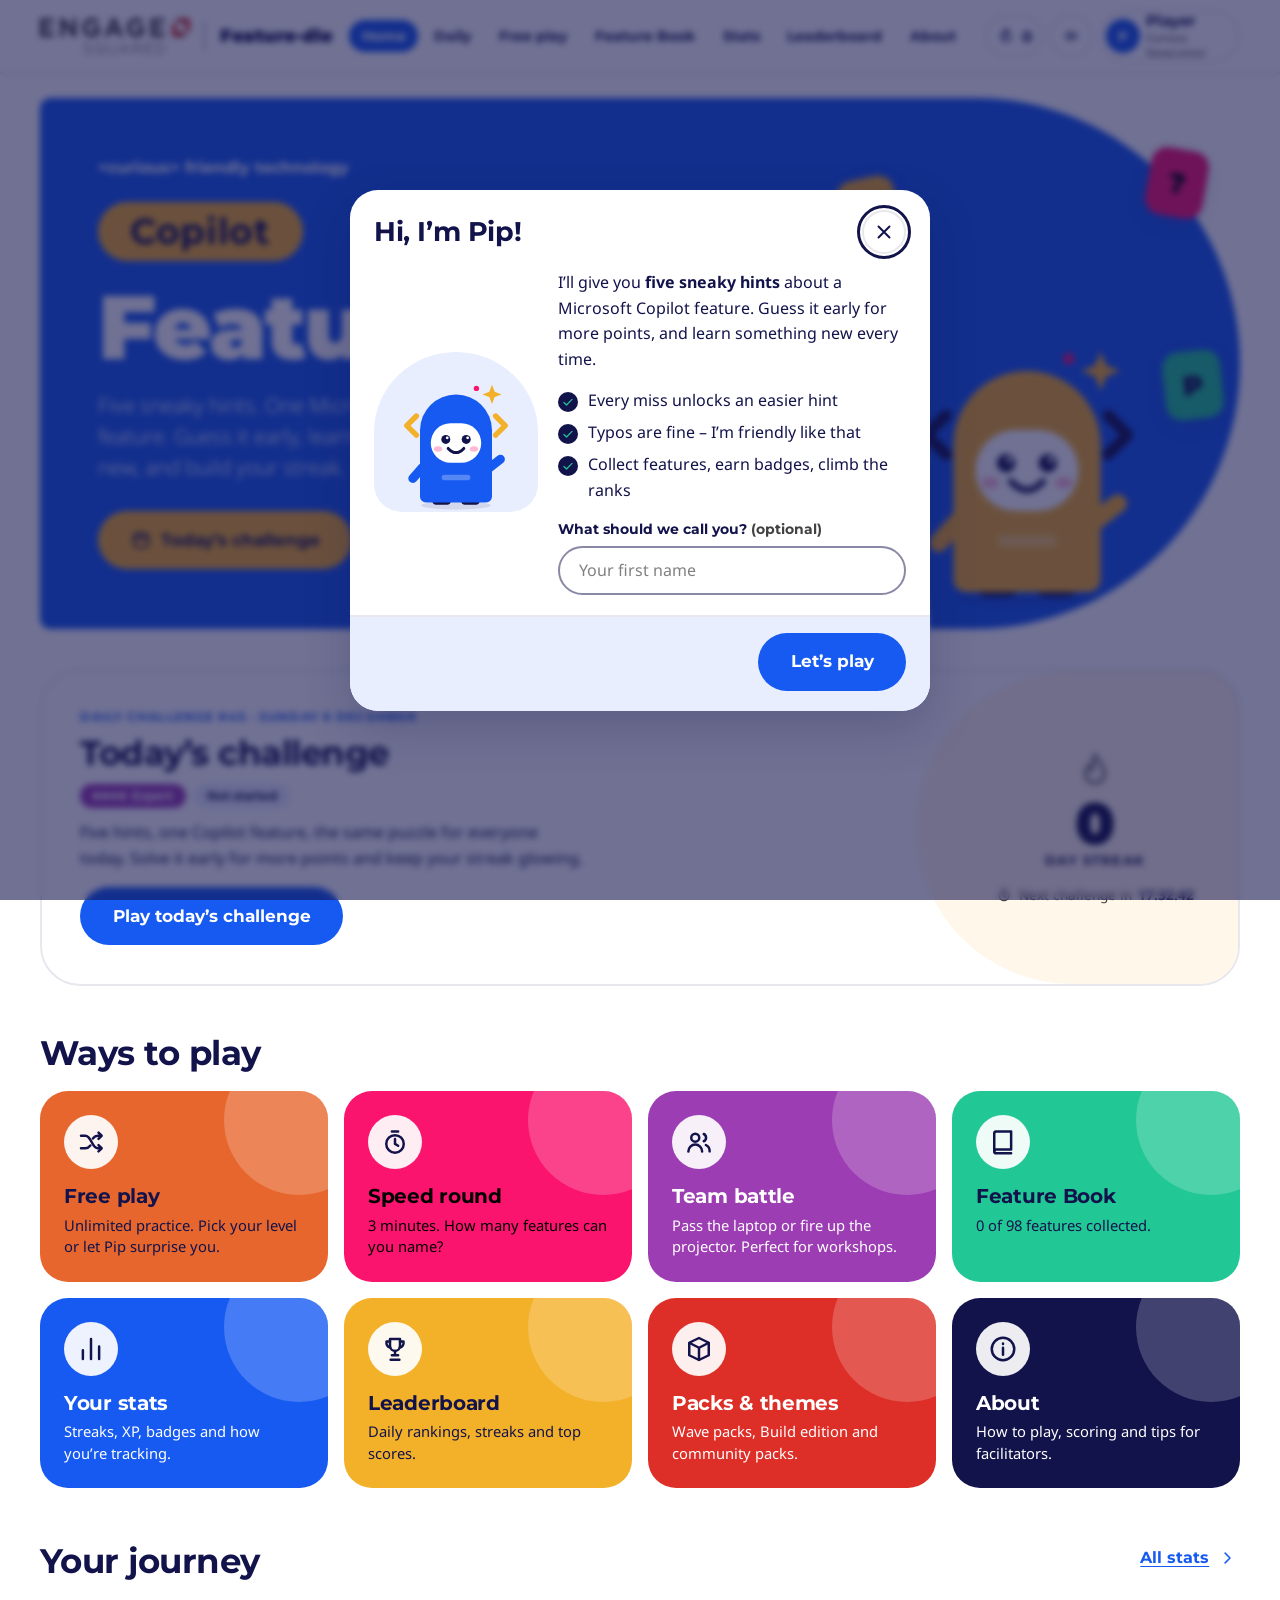
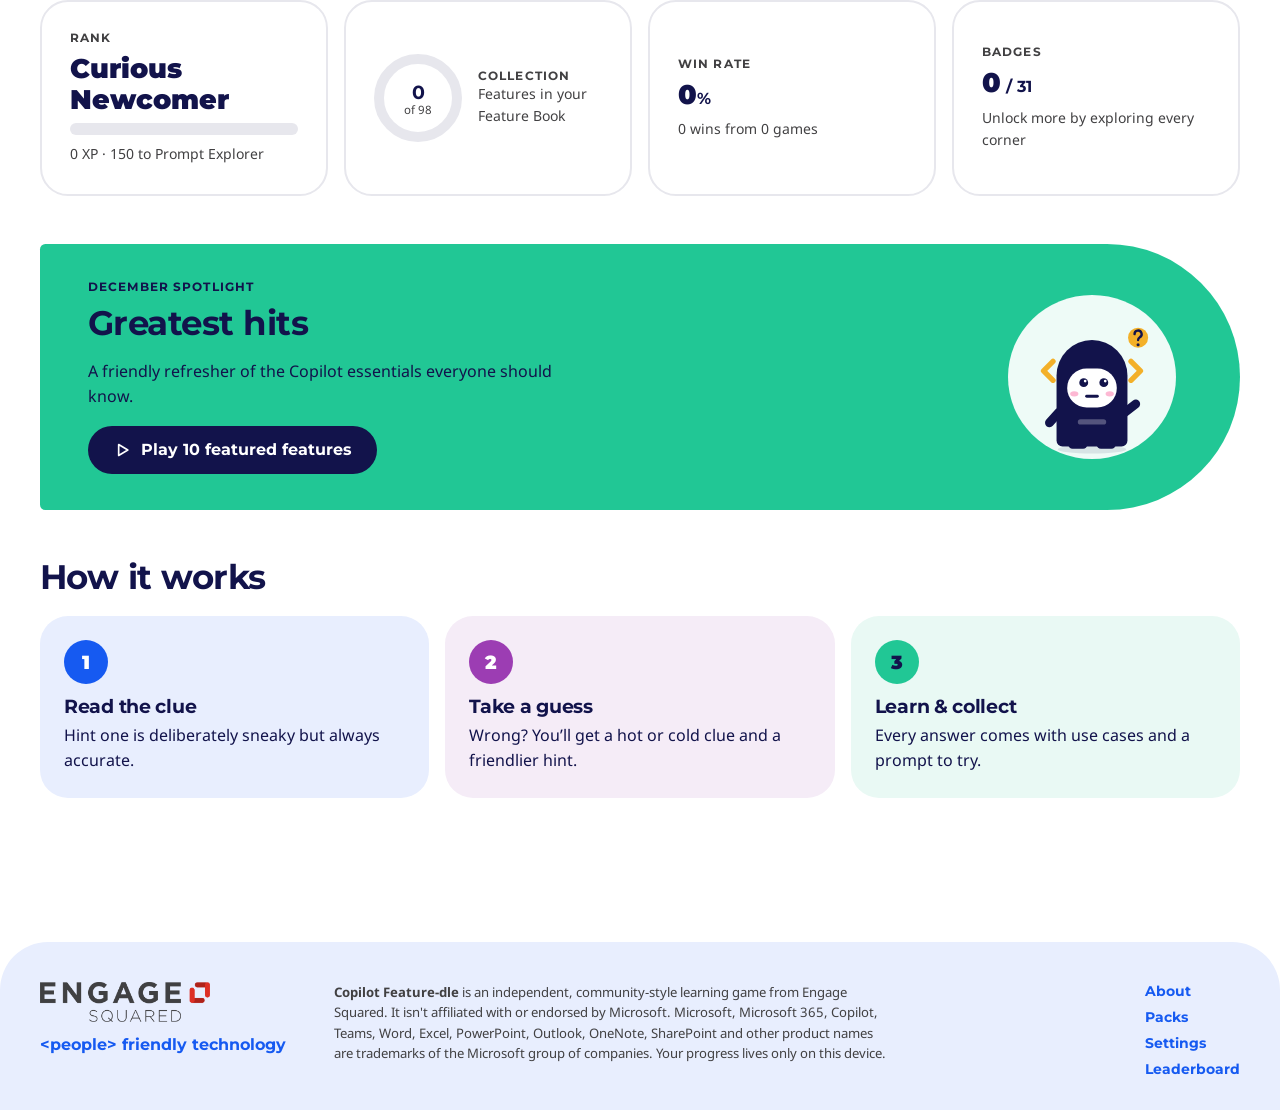
==== index.html @ e9fab4db "Add Copilot Feature-dle Wordle-style daily guessing game that teaches Microsoft Copilot features. 98" ====
<!doctype html>
<html lang="en-AU" data-motion="full" data-contrast="normal">
<head>
  <meta charset="utf-8">
  <meta name="viewport" content="width=device-width, initial-scale=1, viewport-fit=cover">
  <title>Copilot Feature-dle · by Engage Squared</title>
  <meta name="description" content="A friendly daily guessing game that helps you learn Microsoft Copilot features. Five sneaky hints, one feature to find. By Engage Squared.">
  <meta name="theme-color" content="#165AF1">
  <meta http-equiv="Content-Security-Policy" content="default-src 'self'; script-src 'self'; style-src 'self' 'unsafe-inline'; img-src 'self' data: blob:; font-src 'self'; connect-src 'self'; manifest-src 'self'; worker-src 'self'; object-src 'none'; base-uri 'self'; form-action 'self'">
  <meta name="referrer" content="strict-origin-when-cross-origin">
  <meta property="og:site_name" content="Copilot Feature-dle by Engage Squared">
  <meta property="og:title" content="Copilot Feature-dle">
  <meta property="og:description" content="Five sneaky hints. One Microsoft Copilot feature. Play the daily challenge and learn something new.">
  <meta property="og:type" content="website">
  <meta property="og:image" content="https://liame2.github.io/copilot-feature-dle/docs/social-card.png">
  <meta property="og:image:width" content="1200">
  <meta property="og:image:height" content="630">
  <meta property="og:image:alt" content="Copilot Feature-dle: a friendly guessing game that teaches Microsoft Copilot features, by Engage Squared">
  <meta name="twitter:card" content="summary_large_image">
  <meta name="mobile-web-app-capable" content="yes">
  <meta name="apple-mobile-web-app-capable" content="yes">
  <meta name="apple-mobile-web-app-title" content="Feature-dle">
  <link rel="manifest" href="manifest.webmanifest">
  <link rel="icon" href="assets/icons/favicon.svg" type="image/svg+xml">
  <link rel="apple-touch-icon" href="assets/icons/apple-touch-icon.png">
  <link rel="stylesheet" href="css/base.css">
  <link rel="stylesheet" href="css/components.css">
  <link rel="stylesheet" href="css/views.css">
  <link rel="stylesheet" href="css/pages.css">
</head>
<body>
  <a class="skip-link" href="#main" data-action="skip">Skip to main content</a>
  <header id="site-header" class="site-header"></header>
  <main id="main" class="main" tabindex="-1"><div class="container boot"><p>Pip is warming up…</p></div></main>
  <footer id="site-footer" class="site-footer"></footer>
  <div id="bottom-nav"></div>
  <div id="toasts" class="toasts" role="status" aria-live="polite"></div>
  <div id="sr-live" class="sr-only" role="status" aria-live="polite" aria-atomic="true"></div>
  <canvas id="confetti" class="confetti" aria-hidden="true"></canvas>
  <noscript><div class="container"><p><strong>Copilot Feature-dle needs JavaScript.</strong> Please turn it on and refresh to play.</p></div></noscript>

  <script src="js/00-core.js"></script>
  <script src="js/05-config.js"></script>
  <script src="js/10-icons.js"></script>
  <script src="js/20-data.js"></script>
  <script src="js/30-match.js"></script>
  <script src="js/40-scoring.js"></script>
  <script src="js/50-store.js"></script>
  <script src="js/55-board.js"></script>
  <script src="js/60-daily.js"></script>
  <script src="js/70-game.js"></script>
  <script src="js/80-share.js"></script>
  <script src="js/85-fx.js"></script>
  <script src="js/90-ui.js"></script>
  <script src="js/92-play.js"></script>
  <script src="js/93-result.js"></script>
  <script src="js/91-view-home.js"></script>
  <script src="js/94-view-modes.js"></script>
  <script src="js/95-view-book.js"></script>
  <script src="js/96-view-stats.js"></script>
  <script src="js/97-view-board.js"></script>
  <script src="js/98-view-about.js"></script>
  <script src="js/98-view-settings.js"></script>
  <script src="js/98-view-packs.js"></script>
  <script src="js/99-app.js"></script>
</body>
</html>
---- css/base.css ----
/* Copilot Feature-dle · base styles
   Engage Squared brand: Montserrat (headings) + Noto Sans (body), Calibri fallback; palette straight from the brand guidelines. */

@font-face { font-family: "Montserrat"; src: url("../assets/fonts/montserrat-latin-var.woff2") format("woff2"); font-weight: 300 900; font-style: normal; font-display: swap; }
@font-face { font-family: "Noto Sans"; src: url("../assets/fonts/noto-sans-latin-var.woff2") format("woff2"); font-weight: 300 800; font-style: normal; font-display: swap; }

:root {
  /* primary */
  --red: #DD2E27; --yellow: #F3B029; --orange: #E7662E; --purple: #9C3DB3; --blue: #165AF1; --navy: #12134B;
  /* highlight (use sparingly) */
  --pink: #FA146E; --green: #21C795;
  /* base */
  --black: #000000; --grey: #414042; --white: #FFFFFF;
  /* official tints: 75% / 50% / 10% */
  --red-75: #E6625D; --red-50: #EE9793; --red-10: #FCEAE9;
  --yellow-75: #F6C45F; --yellow-50: #F9D894; --yellow-10: #FEF7EA;
  --orange-75: #ED8C62; --orange-50: #F3B397; --orange-10: #FDF0EA;
  --purple-75: #B56EC6; --purple-50: #CE9ED9; --purple-10: #F5ECF7;
  --blue-75: #5083F5; --blue-50: #8BADF8; --blue-10: #E8EEFE;
  --navy-75: #4D4E78; --navy-50: #8989A5; --navy-10: #E7E7ED;
  --pink-75: #FB4F92; --pink-50: #FD8AB7; --pink-10: #FEE7F0;
  --green-75: #59D5B0; --green-50: #90E3CA; --green-10: #E9F9F4;
  --grey-75: #404040; --grey-50: #808080; --grey-10: #E5E5E5;

  --font-head: "Montserrat", Calibri, "Segoe UI", system-ui, sans-serif;
  --font-body: "Noto Sans", Calibri, "Segoe UI", system-ui, sans-serif;

  --ink: var(--navy);
  --ink-soft: var(--grey);
  --line: var(--navy-10);
  --r-sm: 12px; --r-md: 20px; --r-lg: 28px; --r-xl: 40px; --r-pill: 999px;
  --shadow-sm: 0 1px 2px rgba(18, 19, 75, .06), 0 2px 8px rgba(18, 19, 75, .06);
  --shadow-md: 0 6px 20px rgba(18, 19, 75, .12);
  --shadow-lg: 0 18px 48px rgba(18, 19, 75, .20);
  --header-h: 72px;
  --nav-h: 64px;
}

/* colour roles: --c solid fill, --c-ink text on that fill (WCAG AA pairs from the guidelines), --c-tint 10% tint */
.c-blue   { --c: var(--blue);   --c-ink: #fff;        --c-tint: var(--blue-10);   --c-mid: var(--blue-50); }
.c-red    { --c: var(--red);    --c-ink: #fff;        --c-tint: var(--red-10);    --c-mid: var(--red-50); }
.c-purple { --c: var(--purple); --c-ink: #fff;        --c-tint: var(--purple-10); --c-mid: var(--purple-50); }
.c-navy   { --c: var(--navy);   --c-ink: #fff;        --c-tint: var(--navy-10);   --c-mid: var(--navy-50); }
.c-orange { --c: var(--orange); --c-ink: var(--navy); --c-tint: var(--orange-10); --c-mid: var(--orange-50); }
.c-yellow { --c: var(--yellow); --c-ink: var(--navy); --c-tint: var(--yellow-10); --c-mid: var(--yellow-50); }
.c-green  { --c: var(--green);  --c-ink: var(--navy); --c-tint: var(--green-10);  --c-mid: var(--green-50); }
.c-pink   { --c: var(--pink);   --c-ink: #000;        --c-tint: var(--pink-10);   --c-mid: var(--pink-50); }
.c-blue-50 { --c: var(--blue-50); --c-ink: var(--navy); --c-tint: var(--blue-10); }
.c-grey-10 { --c: var(--grey-10); --c-ink: var(--grey); --c-tint: var(--grey-10); }

*, *::before, *::after { box-sizing: border-box; }
html { font-size: 100%; -webkit-text-size-adjust: 100%; scroll-behavior: smooth; scroll-padding-top: calc(var(--header-h) + 1rem); }
body {
  margin: 0; min-height: 100vh; display: flex; flex-direction: column;
  font-family: var(--font-body); font-weight: 400; font-size: 1rem; line-height: 1.6; color: var(--ink); background: #fff;
  -webkit-font-smoothing: antialiased; text-rendering: optimizeLegibility;
}
img, svg { max-width: 100%; }
button, input, select, textarea { font: inherit; color: inherit; }
button { cursor: pointer; }
[hidden] { display: none !important; }
:target { scroll-margin-top: calc(var(--header-h) + 1rem); }

h1, h2, h3, h4 { font-family: var(--font-head); font-weight: 700; line-height: 1.12; letter-spacing: -0.015em; margin: 0 0 .5em; color: var(--navy); text-wrap: balance; }
h1 { font-size: clamp(2rem, 1.2rem + 3.4vw, 3.4rem); font-weight: 700; }
h2 { font-size: clamp(1.45rem, 1.1rem + 1.4vw, 2.1rem); }
h3 { font-size: 1.2rem; }
h2 small, h3 small { font-family: var(--font-body); font-weight: 400; font-size: .85rem; letter-spacing: 0; color: var(--grey); margin-left: .4rem; }
p { margin: 0 0 1em; }
a { color: var(--blue); text-underline-offset: .18em; text-decoration-thickness: 1.5px; }
a:hover { color: var(--navy); }
strong, b { font-weight: 700; }
em { font-style: italic; }
small, .small { font-size: .875rem; }
code, kbd { font-family: Consolas, "Courier New", monospace; font-size: .9em; background: var(--blue-10); padding: .1em .4em; border-radius: 6px; }
kbd { border: 1px solid var(--blue-50); border-bottom-width: 2px; background: #fff; }
blockquote { margin: 0; }
ul, ol { margin: 0 0 1em; padding-left: 1.25rem; }
hr { border: 0; border-top: 2px solid var(--line); margin: 2rem 0; }
.muted { color: var(--grey); }
.eyebrow { font: 700 .78rem/1.2 var(--font-head); text-transform: uppercase; letter-spacing: .09em; color: var(--blue); margin: 0 0 .6rem; }
.lede { font-size: clamp(1.05rem, .95rem + .5vw, 1.3rem); font-weight: 300; line-height: 1.55; color: var(--grey); max-width: 60ch; }

/* a11y helpers */
.sr-only { position: absolute !important; width: 1px; height: 1px; margin: -1px; padding: 0; overflow: hidden; clip: rect(0 0 0 0); white-space: nowrap; border: 0; }
.skip-link { position: fixed; left: 1rem; top: -4rem; z-index: 200; background: var(--navy); color: #fff; padding: .8rem 1.2rem; border-radius: var(--r-pill); font: 700 .95rem var(--font-head); text-decoration: none; transition: top .15s; }
.skip-link:focus { top: 1rem; }
:focus { outline: none; }
:focus-visible { outline: 3px solid var(--navy); outline-offset: 2px; box-shadow: 0 0 0 2px #fff; border-radius: 6px; }
h1[tabindex="-1"]:focus, main:focus, .result-host:focus { outline: none; box-shadow: none; }

/* layout */
.container { width: min(100% - 2rem, 1200px); margin-inline: auto; }
.main { flex: 1 0 auto; padding-bottom: 3rem; }
.section { margin-block: 3rem; }
.section-head { display: flex; align-items: flex-end; justify-content: space-between; gap: 1rem; flex-wrap: wrap; margin-bottom: 1.25rem; }
.section-head h2 { margin: 0; }
.boot { padding: 4rem 0; text-align: center; color: var(--grey); }

/* ---------- header ---------- */
.site-header { position: sticky; top: 0; z-index: 50; background: #fff; border-bottom: 2px solid var(--line); }
.header-inner { display: flex; align-items: center; gap: 1rem; min-height: var(--header-h); }
.brand { display: flex; align-items: center; gap: .9rem; text-decoration: none; color: var(--navy); flex: none; border-radius: 10px; }
.brand-logo { width: 150px; height: auto; display: block; }
.brand-sep { width: 1px; height: 30px; background: var(--navy-50); }
.brand-game { font: 900 1.15rem/1 var(--font-head); letter-spacing: -.01em; }
.nav { display: flex; gap: .15rem; margin-left: auto; }
.nav-link { padding: .55rem .8rem; border-radius: var(--r-pill); font: 700 .88rem/1 var(--font-head); color: var(--navy); text-decoration: none; white-space: nowrap; }
.nav-link:hover { background: var(--blue-10); color: var(--navy); }
.nav-link[aria-current="page"] { background: var(--blue); color: #fff; }
.header-tools { display: flex; align-items: center; gap: .4rem; }
.tool { display: inline-flex; align-items: center; gap: .4rem; min-height: 44px; min-width: 44px; padding: 0 .75rem; justify-content: center; border: 2px solid var(--line); border-radius: var(--r-pill); background: #fff; color: var(--navy); text-decoration: none; font: 700 .95rem var(--font-head); }
.tool:hover { border-color: var(--blue-50); background: var(--blue-10); color: var(--navy); }
.tool-streak.is-on { background: var(--orange-10); border-color: var(--orange-50); }
.tool-streak.is-on .ic { color: var(--orange); }
.tool-sound[aria-pressed="true"] { background: var(--blue-10); border-color: var(--blue-50); }
.tool-player { padding: 0 .9rem 0 .25rem; text-align: left; }
.tool-player-text { display: flex; flex-direction: column; line-height: 1.15; }
.tool-player-text small { font: 400 .72rem var(--font-body); color: var(--grey); }
.avatar { display: inline-grid; place-items: center; width: var(--sz, 40px); height: var(--sz, 40px); border-radius: 50%; background: var(--c); color: var(--c-ink); font: 700 calc(var(--sz, 40px) * .38) var(--font-head); flex: none; }

/* ---------- bottom nav (mobile) ---------- */
.bottom-nav { display: none; }

/* ---------- footer ---------- */
.site-footer { flex: none; margin-top: 3rem; background: var(--blue-10); border-radius: 48px 48px 0 0; padding: 2.5rem 0 2rem; }
.footer-inner { display: grid; grid-template-columns: auto 1fr auto; gap: 2rem 3rem; align-items: start; }
.footer-brand p { margin: .8rem 0 0; font: 700 1rem var(--font-head); color: var(--blue); }
.tagline { font-family: var(--font-head); font-weight: 700; }
.footer-note { margin: 0; font-size: .82rem; color: var(--grey); max-width: 70ch; line-height: 1.55; }
.footer-links { display: flex; flex-direction: column; gap: .5rem; }
.footer-links a { font: 700 .9rem var(--font-head); text-decoration: none; }
.footer-links a:hover { text-decoration: underline; }

/* ---------- responsive shell ---------- */
@media (max-width: 1240px) { .brand-sep, .brand-game { display: none; } }
@media (max-width: 1120px) { .tool-player-text { display: none; } .tool-player { padding: 0 .25rem; } }
@media (min-width: 640px) { .container { width: min(100% - 4rem, 1200px); } }
@media (max-width: 1020px) {
  .nav { display: none; }
  .header-tools { margin-left: auto; }
  body { padding-bottom: calc(var(--nav-h) + env(safe-area-inset-bottom)); }
  .bottom-nav { position: fixed; z-index: 60; left: 0; right: 0; bottom: 0; display: grid; grid-template-columns: repeat(5, 1fr); background: #fff; border-top: 2px solid var(--line); padding-bottom: env(safe-area-inset-bottom); }
  .bn-item { display: flex; flex-direction: column; align-items: center; justify-content: center; gap: .15rem; min-height: var(--nav-h); border: 0; background: none; text-decoration: none; color: var(--grey); font: 700 .7rem var(--font-head); padding: .4rem .2rem; border-radius: 0; }
  .bn-item[aria-current="page"] { color: var(--blue); }
  .bn-item[aria-current="page"] .ic { background: var(--blue-10); border-radius: var(--r-pill); padding: 4px 14px; box-sizing: content-box; width: 22px; }
  .site-footer { margin-top: 2rem; border-radius: 32px 32px 0 0; }
  .footer-inner { grid-template-columns: 1fr; gap: 1.25rem; }
  .footer-links { flex-direction: row; flex-wrap: wrap; gap: 1rem; }
}
@media (max-width: 420px) { .brand-logo { width: 132px; } .tool { padding: 0 .55rem; } }

/* ---------- accessibility modes ---------- */
[data-motion="reduce"] *, [data-motion="reduce"] *::before, [data-motion="reduce"] *::after {
  animation-duration: .001ms !important; animation-iteration-count: 1 !important; animation-delay: 0s !important; transition-duration: .001ms !important; scroll-behavior: auto !important;
}
[data-contrast="high"] { --line: var(--navy); --grey: #000; --ink-soft: #000; }
[data-contrast="high"] body { color: #000; }
[data-contrast="high"] a { text-decoration: underline; color: #0A2F9E; }
[data-contrast="high"] .card, [data-contrast="high"] .tool, [data-contrast="high"] .input, [data-contrast="high"] .select, [data-contrast="high"] .textarea { border-color: var(--navy); border-width: 3px; }
[data-contrast="high"] .chip { border: 2px solid var(--navy); }
[data-contrast="high"] .lede, [data-contrast="high"] .muted { color: #000; font-weight: 400; }
[data-contrast="high"] :focus-visible { outline-width: 4px; }
@media (forced-colors: active) { .btn, .chip, .card, .tool { border: 2px solid ButtonText; } .meter-step.is-used, .tile.is-on { forced-color-adjust: none; } }
@media print { .site-header, .bottom-nav, .site-footer, .toasts, .confetti { display: none !important; } }
---- css/components.css ----
/* Copilot Feature-dle · reusable components */

/* ---------- buttons (pills, as in the brand collateral) ---------- */
.btn {
  display: inline-flex; align-items: center; justify-content: center; gap: .55rem; min-height: 48px; padding: .7rem 1.4rem;
  border: 2px solid transparent; border-radius: var(--r-pill); background: var(--blue); color: #fff;
  font: 700 1rem/1.1 var(--font-head); text-decoration: none; text-align: center; cursor: pointer;
  transition: transform .15s ease, box-shadow .15s ease, background-color .15s ease, color .15s ease, border-color .15s ease;
}
.btn:hover { background: var(--navy); color: #fff; transform: translateY(-1px); box-shadow: var(--shadow-md); }
.btn:active { transform: translateY(0) scale(.98); box-shadow: none; }
.btn[disabled], .btn[aria-disabled="true"] { opacity: .5; cursor: not-allowed; transform: none; box-shadow: none; }
.btn-accent { background: var(--yellow); color: var(--navy); }
.btn-accent:hover { background: var(--yellow-75); color: var(--navy); }
.btn-dark { background: var(--navy); color: #fff; }
.btn-dark:hover { background: var(--blue); }
.btn-ghost { background: #fff; color: var(--navy); border-color: var(--navy-10); }
.btn-ghost:hover { background: var(--blue-10); border-color: var(--blue); color: var(--navy); }
.btn-outline-light { background: transparent; color: #fff; border-color: #fff; }
.btn-outline-light:hover { background: #fff; color: var(--blue); }
.btn-danger { background: var(--red); color: #fff; }
.btn-danger-ghost { background: #fff; color: var(--red); border-color: var(--red-50); }
.btn-danger-ghost:hover { background: var(--red-10); color: var(--red); border-color: var(--red); }
.btn-link { background: none; border: 0; padding: .4rem .25rem; min-height: 44px; color: var(--blue); text-decoration: underline; text-underline-offset: .2em; font-weight: 700; }
.btn-link:hover { background: none; color: var(--navy); transform: none; box-shadow: none; }
.btn-sm { min-height: 40px; padding: .4rem 1rem; font-size: .88rem; }
.btn-lg { min-height: 58px; padding: .85rem 1.9rem; font-size: 1.05rem; }
.btn-icon { padding: 0; width: 44px; min-height: 44px; }
.btn small { font: 400 .78rem var(--font-body); opacity: .85; }
.btn .ic { flex: none; }
.btn-row { display: flex; flex-wrap: wrap; gap: .75rem; align-items: center; margin: 1rem 0 0; }

/* ---------- chips ---------- */
.chips { display: flex; flex-wrap: wrap; gap: .5rem; margin: .75rem 0; align-items: center; }
.chip { display: inline-flex; align-items: center; gap: .4rem; padding: .28rem .8rem; border-radius: var(--r-pill); font: 700 .78rem/1.25 var(--font-head); background: var(--c-tint, var(--blue-10)); color: var(--navy); white-space: nowrap; }
.chip .dot { width: .65rem; height: .65rem; border-radius: 50%; background: var(--c, var(--blue)); flex: none; }
.chip-solid { background: var(--c); color: var(--c-ink); }
.chip-locked { background: var(--navy-10); color: var(--grey); }
.dots { display: inline-flex; gap: 2px; }
.dots i { width: .42rem; height: .42rem; border-radius: 50%; background: currentColor; opacity: .3; }
.dots i.on { opacity: 1; }
.temp-hot { background: var(--orange); color: var(--navy); }
.temp-warm { background: var(--yellow); color: var(--navy); }
.temp-cold { background: var(--blue-50); color: var(--navy); }
.temp-correct { background: var(--green); color: var(--navy); }
.temp-skip { background: var(--grey-10); color: var(--grey); }

/* ---------- cards ---------- */
.card { background: #fff; border: 2px solid var(--line); border-radius: var(--r-lg); padding: clamp(1.1rem, 2.5vw, 1.75rem); }
.card > :first-child { margin-top: 0; }
.card > :last-child { margin-bottom: 0; }
.banner { display: flex; gap: .9rem; align-items: center; padding: 1rem 1.25rem; border-radius: var(--r-md); background: var(--c-tint); color: var(--navy); border: 2px solid var(--c); margin: 0 0 1.25rem; }
.banner > .ic { flex: none; color: var(--navy); }
.banner p { margin: 0; flex: 1; }
.banner ul { margin: .3rem 0 0; padding-left: 1.2rem; }
.note { display: flex; align-items: center; gap: .5rem; padding: .6rem .9rem; border-radius: var(--r-sm); background: var(--c-tint); color: var(--navy); font-weight: 500; margin: .6rem 0 0; }

/* ---------- form controls ---------- */
fieldset { border: 0; margin: 0; padding: 0; min-width: 0; }
legend, .label, .field > label { display: block; padding: 0; font: 700 .9rem/1.3 var(--font-head); color: var(--navy); margin-bottom: .5rem; }
.input, .select, .textarea { width: 100%; min-height: 48px; padding: .7rem 1.2rem; border: 2px solid var(--navy-50); border-radius: var(--r-pill); background: #fff; color: var(--navy); font: 400 1rem var(--font-body); transition: border-color .15s, box-shadow .15s; }
.textarea { border-radius: var(--r-md); resize: vertical; font-family: Consolas, "Courier New", monospace; font-size: .88rem; line-height: 1.5; }
.input::placeholder, .textarea::placeholder { color: var(--grey-50); opacity: 1; }
.input:hover, .select:hover, .textarea:hover { border-color: var(--navy-75); }
.input:focus, .select:focus, .textarea:focus { border-color: var(--blue); outline: 3px solid var(--navy); outline-offset: 2px; box-shadow: 0 0 0 2px #fff; }
.input-lg { min-height: 60px; font-size: 1.15rem; padding-inline: 1.6rem; }
.select { appearance: none; padding-right: 2.6rem; background-image: url("data:image/svg+xml,%3Csvg xmlns='http://www.w3.org/2000/svg' viewBox='0 0 24 24' fill='none' stroke='%2312134B' stroke-width='2.5' stroke-linecap='round' stroke-linejoin='round'%3E%3Cpath d='m6 9 6 6 6-6'/%3E%3C/svg%3E"); background-repeat: no-repeat; background-position: right .9rem center; background-size: 1.1rem; }
.field { margin: 0 0 1.25rem; }
.field-row { display: grid; grid-template-columns: repeat(auto-fit, minmax(220px, 1fr)); gap: 1rem; }
.field.grow { flex: 1 1 240px; }
.inline-form { display: flex; gap: .6rem; margin-top: 1rem; }
.inline-form .input { flex: 1; }
.search { position: relative; }
.search > span { position: absolute; left: 1rem; top: 50%; transform: translateY(-50%); color: var(--grey); pointer-events: none; display: flex; }
.search .input { padding-left: 2.8rem; }
.check { display: flex; align-items: center; gap: .7rem; margin: .5rem 0 1rem; font-weight: 500; cursor: pointer; }
.check input { width: 22px; height: 22px; accent-color: var(--blue); flex: none; }
.help { font-size: .85rem; color: var(--grey); margin: .5rem .25rem 0; }

.pill-radios { display: flex; flex-wrap: wrap; gap: .5rem; }
.pill-radio { position: relative; display: inline-flex; }
.pill-radio input { position: absolute; inset: 0; width: 100%; height: 100%; margin: 0; opacity: 0; cursor: pointer; }
.pill-radio > span { display: inline-flex; align-items: center; gap: .45rem; min-height: 46px; padding: .55rem 1.15rem; border: 2px solid var(--navy-10); border-radius: var(--r-pill); background: #fff; font: 700 .9rem var(--font-head); color: var(--navy); transition: background-color .15s, border-color .15s; }
.pill-radio:hover > span { border-color: var(--blue-50); background: var(--blue-10); }
.pill-radio input:checked + span { background: var(--blue); border-color: var(--blue); color: #fff; }
.pill-radio input:focus-visible + span { outline: 3px solid var(--navy); outline-offset: 2px; box-shadow: 0 0 0 2px #fff; }
.pill-radio.is-locked > span { background: var(--navy-10); border-style: dashed; color: var(--grey); }
.pill-radio input:disabled { cursor: not-allowed; }
.pill-radio small { font: 400 .72rem var(--font-body); opacity: .9; }

.switch { display: flex; gap: 1rem; align-items: flex-start; padding: .9rem 0; cursor: pointer; border-top: 1px solid var(--line); position: relative; }
.switch input { position: absolute; opacity: 0; width: 44px; height: 30px; margin: 0; cursor: pointer; }
.track { flex: none; width: 52px; height: 30px; border-radius: var(--r-pill); background: var(--navy-50); position: relative; transition: background-color .2s; margin-top: 2px; }
.track::after { content: ""; position: absolute; top: 3px; left: 3px; width: 24px; height: 24px; border-radius: 50%; background: #fff; transition: transform .2s; box-shadow: 0 1px 3px rgba(0, 0, 0, .3); }
.switch input:checked + .track { background: var(--blue); }
.switch input:checked + .track::after { transform: translateX(22px); }
.switch input:focus-visible + .track { outline: 3px solid var(--navy); outline-offset: 2px; box-shadow: 0 0 0 2px #fff; }
.switch-text { display: flex; flex-direction: column; }
.switch-text small { color: var(--grey); font-size: .85rem; line-height: 1.4; }

.seg { display: inline-flex; flex-wrap: wrap; gap: .2rem; padding: .3rem; margin: 1.25rem 0 1.5rem; background: var(--blue-10); border-radius: var(--r-pill); }
.seg a { display: inline-flex; align-items: center; gap: .45rem; padding: .6rem 1.2rem; border-radius: var(--r-pill); font: 700 .92rem var(--font-head); text-decoration: none; color: var(--navy); }
.seg a:hover { background: #fff; }
.seg a[aria-current="page"] { background: var(--blue); color: #fff; }

.tabs { display: flex; gap: .4rem; overflow-x: auto; padding: .35rem .25rem; margin: 1rem 0; }
.tab { display: inline-flex; align-items: center; gap: .45rem; min-height: 46px; padding: .55rem 1.1rem; border: 2px solid var(--line); border-radius: var(--r-pill); background: #fff; font: 700 .9rem var(--font-head); white-space: nowrap; color: var(--navy); }
.tab:hover { background: var(--blue-10); border-color: var(--blue-50); }
.tab[aria-selected="true"] { background: var(--navy); border-color: var(--navy); color: #fff; }

/* ---------- visual bits ---------- */
.ic { flex: none; vertical-align: middle; }
.ring { position: relative; width: var(--sz, 88px); height: var(--sz, 88px); display: inline-grid; place-items: center; flex: none; }
.ring svg { position: absolute; inset: 0; }
.ring-track { stroke: var(--navy-10); }
.ring-arc { stroke: var(--c); transition: stroke-dashoffset .8s ease; }
.ring-label { z-index: 1; display: flex; flex-direction: column; align-items: center; line-height: 1.1; text-align: center; }
.ring-label strong { font: 700 calc(var(--sz, 88px) * .22) var(--font-head); color: var(--navy); }
.ring-label small { font-size: .72rem; color: var(--grey); }
.bar { height: 12px; border-radius: var(--r-pill); background: var(--navy-10); overflow: hidden; }
.bar > span { display: block; height: 100%; border-radius: var(--r-pill); background: var(--c); transition: width .6s ease; }
.medal { display: inline-grid; place-items: center; width: 52px; height: 52px; border-radius: 50%; background: var(--c); color: var(--c-ink); flex: none; }
.medal.is-locked { background: var(--navy-10); color: var(--navy-75); }
.medal-lg { width: 72px; height: 72px; }
.stars { display: inline-flex; gap: 2px; }
.star svg { fill: none; stroke: var(--navy-50); }
.star.on svg { fill: var(--yellow); stroke: var(--navy); }
.dotrow { display: inline-flex; gap: 6px; }
.dotrow i { width: 14px; height: 14px; border-radius: 50%; border: 2px solid var(--navy-50); background: #fff; }
.dotrow i.used { background: var(--navy-50); }

/* letter tiles (name shape + answer reveal) */
.name-tiles { display: flex; flex-wrap: wrap; gap: .6rem 1.1rem; --tw: clamp(1.7rem, 6vw, 2.6rem); }
.name-word { display: inline-flex; gap: .25rem; }
.tile { width: var(--tw); height: calc(var(--tw) * 1.18); display: inline-grid; place-items: center; border: 2px solid var(--navy-50); border-radius: calc(var(--tw) * .22); background: #fff; font: 700 calc(var(--tw) * .52) var(--font-head); color: var(--navy); }
.tile-punct { border: 0; background: none; width: auto; min-width: .55em; }
.tile.is-on { background: var(--blue); border-color: var(--blue); color: #fff; }
.answer { margin: .75rem 0 .25rem; }
.answer .tile.is-on { background: var(--green); border-color: var(--green); color: var(--navy); }
.is-loss .answer .tile.is-on { background: var(--yellow); border-color: var(--yellow); }
.tile.is-flip { animation: flipin .55s cubic-bezier(.2, .8, .3, 1) both; animation-delay: calc(var(--i) * 70ms + 200ms); }
@keyframes flipin { from { transform: rotateX(90deg) scale(.8); opacity: 0; } to { transform: rotateX(0) scale(1); opacity: 1; } }

/* ---------- Pip + wordmark ---------- */
.pip { overflow: visible; display: block; }
.pip-ears { transform-origin: 110px 96px; animation: wiggle 3.6s ease-in-out infinite; }
.pip-eyes { transform-box: fill-box; transform-origin: center; animation: blink 5.5s infinite; }
.pip-wave { transform-origin: 166px 166px; animation: wave 2.6s ease-in-out infinite; }
@keyframes wiggle { 0%, 100% { transform: rotate(0); } 40% { transform: rotate(-3deg); } 60% { transform: rotate(3deg); } }
@keyframes blink { 0%, 94%, 100% { transform: scaleY(1); } 97% { transform: scaleY(.1); } }
@keyframes wave { 0%, 100% { transform: rotate(0); } 50% { transform: rotate(-14deg); } }
@keyframes bob { 0%, 100% { transform: translateY(0); } 50% { transform: translateY(-8px); } }

.wordmark { display: inline-flex; flex-direction: column; align-items: flex-start; line-height: 1; font-size: 2rem; }
.wm-top { font: 700 .4em/1 var(--font-head); background: var(--yellow); color: var(--navy); padding: .32em .9em; border-radius: var(--r-pill); margin-bottom: .6em; letter-spacing: .02em; }
.wm-main { font: 900 1em/1 var(--font-head); letter-spacing: -.02em; display: inline-flex; align-items: center; }
.wm-tile { display: inline-grid; place-items: center; width: .8em; height: .98em; border-radius: .2em; margin-left: .07em; font-weight: 900; }
.wm-t1 { background: var(--green); color: var(--navy); }
.wm-t2 { background: var(--yellow); color: var(--navy); }
.wm-t3 { background: var(--pink); color: #000; }
.es-logo { display: block; height: auto; }
.tagline { font: 700 1rem var(--font-head); }

/* ---------- dialogs ---------- */
dialog.dlg { border: 0; padding: 0; background: transparent; max-width: min(92vw, 580px); width: 100%; max-height: 92vh; overflow: visible; color: var(--navy); }
dialog.dlg::backdrop { background: rgba(18, 19, 75, .6); backdrop-filter: blur(3px); }
.dlg-card { background: #fff; border-radius: var(--r-lg); box-shadow: var(--shadow-lg); display: flex; flex-direction: column; max-height: 90vh; overflow: hidden; animation: dlgin .25s ease both; }
@keyframes dlgin { from { transform: translateY(14px) scale(.98); opacity: 0; } to { transform: none; opacity: 1; } }
.dlg-head { display: flex; align-items: center; justify-content: space-between; gap: 1rem; padding: 1.25rem 1.5rem .5rem; }
.dlg-head h2 { margin: 0; font-size: clamp(1.3rem, 1rem + 1vw, 1.7rem); }
.dlg-body { padding: .5rem 1.5rem 1.25rem; overflow-y: auto; }
.dlg-foot { display: flex; justify-content: flex-end; flex-wrap: wrap; gap: .6rem; padding: 1rem 1.5rem 1.25rem; border-top: 2px solid var(--line); background: var(--blue-10); }
dialog.dlg-wide { max-width: min(94vw, 900px); }
.dlg-sheet .more-list { list-style: none; margin: 0; padding: 0; display: grid; gap: .4rem; }
.more-link { display: flex; align-items: center; gap: .9rem; padding: .85rem 1rem; border-radius: var(--r-md); text-decoration: none; color: var(--navy); font: 700 1rem var(--font-head); background: var(--blue-10); }
.more-link span { flex: 1; }
.more-link:hover { background: var(--blue); color: #fff; }
.player-list { list-style: none; margin: 1rem 0 0; padding: 0; display: grid; gap: .5rem; }
.player-row { display: flex; align-items: center; gap: .9rem; width: 100%; padding: .6rem .9rem .6rem .6rem; border: 2px solid var(--line); border-radius: var(--r-pill); background: #fff; text-align: left; }
.player-row:hover { border-color: var(--blue-50); background: var(--blue-10); }
.player-row.is-me { border-color: var(--blue); background: var(--blue-10); }
.pr-text { display: flex; flex-direction: column; flex: 1; line-height: 1.25; }
.pr-text small { color: var(--grey); }
.welcome { display: grid; grid-template-columns: auto 1fr; gap: 1.25rem; align-items: center; }
.welcome-art { background: var(--blue-10); border-radius: 50% 50% var(--r-lg) var(--r-lg); padding: 1rem 1rem 0; }
.ticks { list-style: none; padding: 0; margin: 0 0 1rem; display: grid; gap: .4rem; }
.ticks li { display: flex; gap: .6rem; align-items: flex-start; }
.ticks .ic { color: var(--green); background: var(--navy); border-radius: 50%; padding: 3px; margin-top: .2rem; box-sizing: content-box; width: 14px; height: 14px; }

/* ---------- toasts + confetti ---------- */
.toasts { position: fixed; z-index: 120; left: 50%; bottom: 1.25rem; transform: translateX(-50%); display: flex; flex-direction: column-reverse; align-items: center; gap: .5rem; pointer-events: none; width: min(92vw, 520px); }
.toast { display: flex; align-items: center; gap: .6rem; padding: .8rem 1.2rem; border-radius: var(--r-pill); background: var(--navy); color: #fff; font: 700 .92rem var(--font-head); box-shadow: var(--shadow-lg); opacity: 0; transform: translateY(14px) scale(.96); transition: opacity .3s, transform .3s; }
.toast.in { opacity: 1; transform: none; }
.toast-good { background: var(--green); color: var(--navy); }
.confetti { position: fixed; inset: 0; z-index: 110; pointer-events: none; }
@media (max-width: 1020px) { .toasts { bottom: calc(var(--nav-h) + 1rem + env(safe-area-inset-bottom)); } dialog.dlg-sheet { margin-bottom: 0; max-width: 100vw; } .dlg-sheet .dlg-card { border-radius: var(--r-lg) var(--r-lg) 0 0; } }
@media (max-width: 560px) { .welcome { grid-template-columns: 1fr; justify-items: center; text-align: left; } .dlg-head, .dlg-body, .dlg-foot { padding-inline: 1.1rem; } }
---- css/views.css ----
/* Copilot Feature-dle · Home, play screen and result screen */

/* ======================================================= HOME */
.hero { position: relative; margin: 1.5rem 0 2.5rem; }
.hero-pill {
  position: relative; display: flex; flex-direction: column; justify-content: center; min-height: 430px;
  background: var(--blue); color: #fff; border-radius: 40px 999px 999px 40px;
  padding: clamp(2rem, 5vw, 3.75rem) min(40%, 27rem) clamp(2rem, 5vw, 3.75rem) clamp(1.5rem, 4.5vw, 4rem);
}
.hero-pill .btn:focus-visible, .hero-pill a:focus-visible { outline-color: #fff; box-shadow: 0 0 0 2px var(--navy); }
.kicker { margin: 0 0 1.1rem; font: 700 1rem var(--font-head); color: #fff; }
.kicker .tagline { font-size: 1rem; }
.hero-title { margin: 0 0 1.1rem; color: #fff; }
.wm-hero { font-size: clamp(2.5rem, 1.2rem + 6.4vw, 5.6rem); }
.hero-lede { margin: 0 0 1.75rem; max-width: 34ch; font-size: clamp(1.05rem, .95rem + .5vw, 1.3rem); font-weight: 300; line-height: 1.5; color: #fff; }
.hero-cta { display: flex; flex-wrap: wrap; gap: .8rem; }
.hero-art { position: absolute; right: 1.5%; top: 6%; bottom: 18px; width: min(36%, 390px); display: flex; align-items: flex-end; justify-content: center; pointer-events: none; }
.hero-pip { width: min(100%, 270px); height: auto; animation: bob 4.2s ease-in-out infinite; position: relative; z-index: 2; }
.float-tile { position: absolute; display: grid; place-items: center; width: 58px; height: 68px; border-radius: 16px; font: 900 1.7rem var(--font-head); box-shadow: var(--shadow-md); animation: floaty 6s ease-in-out infinite; z-index: 1; }
.ft1 { background: var(--yellow); color: var(--navy); left: 2%; top: 10%; transform: rotate(-12deg); }
.ft2 { background: var(--pink); color: #000; right: 4%; top: 4%; transform: rotate(10deg); animation-delay: -2s; }
.ft3 { background: var(--green); color: var(--navy); right: 0; top: 46%; transform: rotate(-6deg); animation-delay: -4s; }
.ft4 { background: #fff; color: var(--blue); left: 6%; top: 52%; transform: rotate(8deg); animation-delay: -1s; }
@keyframes floaty { 0%, 100% { translate: 0 0; } 50% { translate: 0 -12px; } }
.hero-tab { position: absolute; left: 53%; bottom: 0; width: 252px; height: 126px; background: #fff; border-radius: 126px 126px 0 0; display: flex; align-items: flex-end; justify-content: center; padding-bottom: 24px; box-shadow: 0 -2px 0 rgba(255, 255, 255, .6); }

.daily-card { display: grid; grid-template-columns: minmax(0, 1fr) auto; padding: 0; overflow: hidden; border-radius: var(--r-xl); margin-bottom: 1rem; }
.daily-main { padding: clamp(1.4rem, 3vw, 2.4rem); }
.daily-main h2 { margin-bottom: .4rem; }
.daily-msg { display: flex; gap: .6rem; align-items: flex-start; max-width: 56ch; margin: .75rem 0 0; }
.daily-side { display: flex; flex-direction: column; align-items: center; justify-content: center; gap: 1rem; padding: 2rem 2.75rem 2rem 5rem; background: var(--yellow-10); border-radius: 999px 0 0 999px; }
.streak-big { display: flex; flex-direction: column; align-items: center; line-height: 1; font-family: var(--font-head); color: var(--navy); }
.streak-big strong { font-size: 3.6rem; font-weight: 900; display: block; margin: .15rem 0; }
.streak-big .ic { color: var(--grey-50); }
.streak-big.is-on .ic { color: var(--orange); fill: var(--orange-50); }
.streak-big span { font-size: .8rem; font-weight: 700; text-transform: uppercase; letter-spacing: .09em; }
.countdown { display: flex; align-items: center; gap: .4rem; margin: 0; font-size: .85rem; color: var(--grey); text-align: center; }
.countdown strong { font-variant-numeric: tabular-nums; color: var(--navy); }

.mode-grid { display: grid; grid-template-columns: repeat(auto-fill, minmax(236px, 1fr)); gap: 1rem; }
.mode-card { position: relative; overflow: hidden; display: flex; flex-direction: column; gap: .45rem; min-height: 190px; padding: 1.5rem; border-radius: var(--r-lg); background: var(--c); color: var(--c-ink); text-decoration: none; transition: transform .2s ease, box-shadow .2s ease; }
.mode-card::after { content: ""; position: absolute; right: -46px; top: -46px; width: 150px; height: 150px; border-radius: 50%; background: rgba(255, 255, 255, .2); }
.mode-card:hover { transform: translateY(-4px) rotate(-.5deg); box-shadow: var(--shadow-md); color: var(--c-ink); }
.mode-card h3 { margin: .2rem 0 0; color: inherit; font-size: 1.25rem; }
.mode-card p { margin: 0; font-size: .92rem; line-height: 1.45; }
.mode-card:focus-visible { outline-color: var(--navy); }
.mode-ic { position: relative; z-index: 1; display: grid; place-items: center; width: 54px; height: 54px; border-radius: 50%; background: rgba(255, 255, 255, .92); color: var(--navy); margin-bottom: .35rem; }

.peek-grid { display: grid; grid-template-columns: repeat(4, minmax(0, 1fr)); gap: 1rem; }
.peek-card { display: flex; flex-direction: column; gap: .5rem; justify-content: center; }
.peek-card p { margin: 0; }
.peek-label { font: 700 .78rem var(--font-head); text-transform: uppercase; letter-spacing: .09em; color: var(--grey); }
.peek-big { font: 900 1.7rem/1.15 var(--font-head); color: var(--navy); }
.peek-big small { font-size: 1rem; font-weight: 700; margin: 0; }
.peek-ring { flex-direction: row; align-items: center; gap: 1rem; }

.spotlight { display: grid; grid-template-columns: 1fr auto; align-items: center; gap: 1.5rem; margin: 3rem 0; padding: 2.25rem clamp(1.5rem, 5vw, 4.5rem) 2.25rem clamp(1.5rem, 4vw, 3rem); background: var(--c); color: var(--c-ink); border-radius: 40px 999px 999px 40px; }
.spotlight h2, .spotlight p, .spotlight .eyebrow { color: inherit; }
.spotlight p { max-width: 52ch; }
.spot-art { background: rgba(255, 255, 255, .92); border-radius: 50%; padding: 1.2rem 1.2rem .2rem; }
.steps { list-style: none; padding: 0; margin: 0; display: grid; grid-template-columns: repeat(auto-fit, minmax(220px, 1fr)); gap: 1rem; }
.steps li { background: var(--c-tint); border-radius: var(--r-lg); padding: 1.5rem; }
.steps h3 { margin-bottom: .3rem; }
.steps p { margin: 0; }
.step-n { display: grid; place-items: center; width: 44px; height: 44px; border-radius: 50%; background: var(--c); color: var(--c-ink); font: 900 1.2rem var(--font-head); margin-bottom: .8rem; }

/* ======================================================= PLAY */
.play-wrap { padding-top: 1.5rem; }
.play-head { display: flex; justify-content: space-between; align-items: flex-end; gap: 1rem; flex-wrap: wrap; margin: .25rem 0 1.25rem; }
.play-h1 { font-size: clamp(1.7rem, 1.2rem + 2vw, 2.6rem); margin: 0; }
.play-chips { display: flex; flex-wrap: wrap; gap: .5rem; align-items: center; }
.timer-chip { background: var(--navy); color: #fff; font-variant-numeric: tabular-nums; font-size: .9rem; }
.turn-banner { display: flex; align-items: center; gap: .7rem; padding: .8rem 1.3rem; margin-bottom: 1rem; border-radius: var(--r-pill); background: var(--c); color: var(--c-ink); font: 700 1.15rem var(--font-head); }
.play-grid { display: grid; grid-template-columns: minmax(0, 1fr) 340px; gap: 1.5rem; align-items: start; }
.play-main { display: grid; gap: 1.25rem; min-width: 0; }
.play-side { display: grid; gap: 1rem; position: sticky; top: calc(var(--header-h) + 1rem); }

.hint-card { position: relative; display: grid; grid-template-columns: auto minmax(0, 1fr); gap: 1.1rem; align-items: end; }
.hint-pip { margin-bottom: -.1rem; }
.hint-bubble { position: relative; background: var(--c); color: var(--c-ink); border-radius: 30px 30px 30px 8px; padding: 1.35rem 1.75rem 1.6rem; }
.hint-bubble::before { content: ""; position: absolute; left: -13px; bottom: 26px; border: 14px solid transparent; border-left: 0; border-right-color: var(--c); }
.hint-label { display: flex; flex-wrap: wrap; justify-content: space-between; align-items: center; gap: .5rem; margin: 0 0 .7rem; font: 700 .78rem var(--font-head); text-transform: uppercase; letter-spacing: .09em; }
.hint-pts { display: inline-flex; align-items: center; gap: .3rem; background: rgba(255, 255, 255, .92); color: var(--navy); border-radius: var(--r-pill); padding: .22rem .7rem; text-transform: none; letter-spacing: 0; font-size: .8rem; }
.hint-text { margin: 0; font: 500 clamp(1.25rem, 1rem + 1.3vw, 1.85rem)/1.35 var(--font-body); }
.hint-bubble.is-new { animation: popin .5s cubic-bezier(.2, 1.3, .3, 1) both; }
@keyframes popin { from { transform: scale(.94) translateY(8px); opacity: 0; } to { transform: none; opacity: 1; } }

.mini-h { margin: 0 0 .65rem; font: 700 .82rem var(--font-head); text-transform: uppercase; letter-spacing: .08em; color: var(--grey); }
.earlier-list { list-style: none; margin: 0; padding: 0; display: grid; gap: .5rem; }
.earlier-list li { display: flex; gap: .8rem; align-items: flex-start; background: var(--c-tint); border-radius: var(--r-md); padding: .75rem 1rem; }
.e-n { flex: none; display: grid; place-items: center; width: 28px; height: 28px; border-radius: 50%; background: var(--c); color: var(--c-ink); font: 700 .85rem var(--font-head); }
.e-t { padding-top: .12rem; }

.guess-form { background: var(--blue-10); border-radius: var(--r-lg); padding: 1.25rem 1.4rem 1rem; }
.guess-row { display: flex; gap: .75rem; align-items: flex-start; }
.combo { position: relative; flex: 1; min-width: 0; }
.suggest { position: absolute; z-index: 30; left: 0; right: 0; top: calc(100% + 6px); margin: 0; padding: .4rem; list-style: none; background: #fff; border: 2px solid var(--navy-10); border-radius: var(--r-md); box-shadow: var(--shadow-lg); max-height: 18rem; overflow: auto; }
.suggest.up { top: auto; bottom: calc(100% + 6px); }
.suggest li { display: flex; justify-content: space-between; align-items: center; gap: 1rem; min-height: 46px; padding: .6rem 1rem; border-radius: var(--r-sm); cursor: pointer; }
.suggest li:hover, .suggest li[aria-selected="true"] { background: var(--blue); color: #fff; }
.sg-name { font-weight: 700; }
.sg-meta { font-size: .78rem; opacity: .9; text-align: right; }
.guess-msg { min-height: 1.4em; margin: .5rem .25rem 0; font-weight: 500; padding-left: .7rem; border-left: 4px solid transparent; }
.guess-msg:empty { border-left-color: transparent; }
.guess-msg.is-warn { border-left-color: var(--orange); font-weight: 700; }
.guess-msg.is-hot { border-left-color: var(--orange); }
.guess-msg.is-warm { border-left-color: var(--yellow); }
.guess-msg.is-cold { border-left-color: var(--blue); }
.guess-actions { display: flex; flex-wrap: wrap; gap: .4rem .75rem; margin-top: .25rem; }
.shake { animation: shake .4s; }
@keyframes shake { 20%, 60% { transform: translateX(-6px); } 40%, 80% { transform: translateX(6px); } }

.guess-list { list-style: none; margin: 0; padding: 0; display: grid; gap: .5rem; }
.guess { display: grid; grid-template-columns: auto minmax(0, 1fr); gap: .4rem .9rem; align-items: center; padding: .8rem 1rem; border-radius: var(--r-md); background: var(--blue-10); border-left: 6px solid var(--blue-50); }
.guess.is-hot { background: var(--orange-10); border-left-color: var(--orange); }
.guess.is-warm { background: var(--yellow-10); border-left-color: var(--yellow); }
.guess.is-correct { background: var(--green-10); border-left-color: var(--green); }
.guess.is-skip { background: var(--grey-10); border-left-color: var(--grey-50); }
.g-n { display: grid; place-items: center; width: 28px; height: 28px; border-radius: 50%; background: var(--navy); color: #fff; font: 700 .8rem var(--font-head); }
.g-name { font: 700 1rem var(--font-head); }
.g-chips { grid-column: 2; display: flex; flex-wrap: wrap; gap: .4rem; }
.empty { margin: 0; }

.meter { list-style: none; margin: .25rem 0 1rem; padding: 0; display: grid; grid-template-columns: repeat(5, 1fr); gap: .4rem; }
.meter-step { display: flex; flex-direction: column; align-items: center; gap: .3rem; padding: .6rem .2rem; border-radius: 16px; border: 2px solid var(--navy-10); background: #fff; color: var(--grey); font: 700 .8rem var(--font-head); transition: transform .2s; }
.meter-n { display: grid; place-items: center; width: 32px; height: 32px; border-radius: 50%; font-size: .95rem; }
.meter-pts { font-size: .78rem; }
.meter-step.is-used { background: var(--c); color: var(--c-ink); border-color: var(--c); }
.meter-step.is-current { background: var(--c); color: var(--c-ink); border-color: var(--navy); box-shadow: 0 0 0 3px #fff, 0 0 0 6px var(--c); transform: translateY(-3px); }
.meter-step.is-locked { border-style: dashed; }
.attempts { display: flex; align-items: center; gap: .65rem; margin: 0; font-weight: 500; }
.score-now { display: flex; align-items: baseline; flex-wrap: wrap; gap: .5rem; margin: 0 0 .7rem; }
.score-num { font: 900 2.7rem/1 var(--font-head); color: var(--blue); font-variant-numeric: tabular-nums; }
.score-now small { color: var(--grey); }
.score-lines { list-style: none; margin: 0; padding: 0; display: grid; gap: .4rem; font-size: .92rem; }
.score-lines li { display: flex; justify-content: space-between; flex-wrap: wrap; gap: .1rem .5rem; }
.score-lines small { flex-basis: 100%; color: var(--grey); }
.extras-list { list-style: none; margin: 0; padding: 0; display: grid; gap: .9rem; }
.extras-list li { display: grid; gap: .4rem; }
.x-label { display: flex; align-items: center; gap: .4rem; font: 700 .85rem var(--font-head); }
.x-name .name-tiles { --tw: 1.7rem; margin-bottom: .3rem; }
.extras small { color: var(--grey); }
.result-host { margin-top: 1.5rem; scroll-margin-top: calc(var(--header-h) + .5rem); }
.is-paused > * { visibility: hidden; }
.is-paused::before { content: "Paused \2013  press Resume to carry on"; display: block; text-align: center; padding: 4rem 1rem; font: 700 1.4rem var(--font-head); color: var(--navy); }

/* ======================================================= RESULT */
.result { margin: 1rem 0 2rem; }
.result-hero { display: grid; grid-template-columns: auto minmax(0, 1fr); gap: 1.5rem; align-items: center; padding: clamp(1.25rem, 3vw, 2.5rem) clamp(1.25rem, 5vw, 4.5rem) clamp(1.25rem, 3vw, 2.5rem) clamp(1rem, 3vw, 2.5rem); border-radius: 40px 999px 999px 40px; background: var(--green-10); }
.result.is-loss .result-hero { background: var(--yellow-10); }
.result-title { font-size: clamp(2rem, 1.3rem + 3vw, 3.3rem); margin: 0 0 .3rem; }
.result-sub { margin: 0 0 .5rem; font-size: 1.1rem; }
.result-grid { display: grid; grid-template-columns: repeat(2, minmax(0, 1fr)); gap: 1rem; margin-top: 1rem; }
.score-table { margin: 0 0 1rem; }
.score-table > div { display: flex; justify-content: space-between; align-items: baseline; gap: 1rem; padding: .55rem 0; border-bottom: 1px solid var(--line); }
.score-table dt { font-weight: 500; }
.score-table dt small { color: var(--grey); }
.score-table dd { margin: 0; font: 700 1.05rem var(--font-head); }
.score-total { border-bottom: 0 !important; padding-top: .8rem !important; }
.score-total dt { font: 700 1.1rem var(--font-head); }
.score-total dd { font: 900 2rem var(--font-head); color: var(--blue); }
.score-total dd small { font-size: .9rem; color: var(--grey); }
.xp-row { display: flex; flex-wrap: wrap; gap: .5rem; align-items: center; }
.xp-pill { display: inline-flex; align-items: center; gap: .4rem; background: var(--yellow); color: var(--navy); padding: .35rem .95rem; border-radius: var(--r-pill); font: 700 .95rem var(--font-head); }
.rank-row { margin-top: 1rem; display: grid; gap: .5rem; }
.emoji-grid { display: flex; align-items: center; justify-content: space-between; gap: 1rem; background: var(--blue-10); border-radius: var(--r-md); padding: 1rem 1.25rem; font-size: 1.8rem; letter-spacing: .12em; margin-bottom: .75rem; }
.emoji-score { font: 900 1.3rem var(--font-head); letter-spacing: 0; }
.next-daily { display: flex; align-items: center; gap: .5rem; margin: 1rem 0 0; }
.next-daily strong { font-variant-numeric: tabular-nums; }

.learn { margin: 2.5rem 0 1rem; }
.learn-grid { display: grid; grid-template-columns: repeat(2, minmax(0, 1fr)); gap: 1rem; }
.learn-card { background: var(--c-tint); border-radius: var(--r-lg); padding: 1.4rem 1.6rem; }
.learn-card h3 { display: flex; align-items: center; gap: .65rem; margin-bottom: .7rem; font-size: 1.1rem; }
.learn-card h3 .ic { width: 22px; height: 22px; padding: 8px; box-sizing: content-box; border-radius: 50%; background: var(--c); color: var(--c-ink); }
.learn-card p { margin: 0 0 .6rem; }
.learn-card > :last-child { margin-bottom: 0; }
.learn-wide { grid-column: 1 / -1; }
.usecases { list-style: none; margin: 0; padding: 0; display: grid; grid-template-columns: repeat(3, minmax(0, 1fr)); gap: .8rem; }
.usecases li { display: flex; gap: .8rem; align-items: flex-start; background: #fff; border-radius: var(--r-md); padding: 1rem; }
.usecases p { margin: .25rem 0 0; font-size: .95rem; }
.uc-n { flex: none; display: grid; place-items: center; width: 30px; height: 30px; border-radius: 50%; background: var(--navy); color: #fff; font: 700 .9rem var(--font-head); }
.prompt { margin: 0 0 .6rem; background: #fff; border-radius: var(--r-md); padding: 1.1rem 1.3rem; border-left: 6px solid var(--green); display: flex; flex-wrap: wrap; gap: 1rem; align-items: flex-start; justify-content: space-between; }
.prompt blockquote { flex: 1 1 320px; font-size: 1.05rem; line-height: 1.6; font-weight: 500; }
.learn-link { display: flex; align-items: center; justify-content: space-between; flex-wrap: wrap; gap: 1rem; }
.learn-link h3, .learn-link p { margin-bottom: .2rem; }
.result-actions { display: flex; flex-wrap: wrap; gap: .75rem; margin-top: 1.5rem; }

.result-compact { display: grid; gap: .75rem; background: var(--green-10); border-radius: var(--r-lg); padding: 1.25rem 1.5rem; margin-top: 1rem; }
.result-compact.is-loss { background: var(--yellow-10); }
.rc-top { display: flex; gap: 1.25rem; align-items: center; flex-wrap: wrap; }
.rc-top .chips { margin-bottom: 0; }
.rc-learn { background: #fff; border-radius: var(--r-md); padding: .5rem 1rem; }
.rc-learn summary { cursor: pointer; min-height: 44px; display: flex; align-items: center; gap: .5rem; font: 700 .95rem var(--font-head); }
.rc-learn .learn-grid { padding: .5rem 0 1rem; }

/* ======================================================= RESPONSIVE */
@media (max-width: 1100px) {
  .hero-pill { padding-right: min(36%, 20rem); }
  .peek-grid { grid-template-columns: repeat(2, minmax(0, 1fr)); }
}
@media (max-width: 980px) {
  .play-grid { display: flex; flex-direction: column; gap: 1.25rem; }
  .play-main { display: contents; }
  .play-side { position: static; }
  .hint-card { order: 1; }
  .guess-form { order: 2; }
  .play-side { order: 3; }
  .earlier { order: 4; }
  .history { order: 5; }
  .learn-grid, .result-grid { grid-template-columns: 1fr; }
  .usecases { grid-template-columns: 1fr; }
}
@media (max-width: 860px) {
  .hero-pill { border-radius: 36px 160px 160px 36px; padding: 2rem 1.5rem 13rem 1.5rem; min-height: 0; }
  .hero-art { top: auto; bottom: 0; right: 1rem; height: 12.5rem; width: 14rem; }
  .hero-pip { width: 150px; }
  .float-tile { width: 40px; height: 48px; font-size: 1.2rem; border-radius: 12px; }
  .hero-tab { display: none; }
  .daily-card { grid-template-columns: 1fr; }
  .daily-side { border-radius: 0 0 var(--r-xl) var(--r-xl); padding: 1.5rem; flex-direction: row; justify-content: space-between; flex-wrap: wrap; }
  .spotlight { grid-template-columns: 1fr; border-radius: 36px; text-align: left; }
  .spot-art { display: none; }
  .result-hero { grid-template-columns: 1fr; border-radius: 36px; }
  .result-pip { display: flex; justify-content: center; }
}
@media (max-width: 560px) {
  .hint-card { grid-template-columns: 1fr; margin-top: 2.4rem; }
  .hint-pip { position: absolute; right: .5rem; top: -3.2rem; z-index: 2; }
  .hint-pip .pip { width: 64px; height: auto; }
  .hint-bubble { border-radius: 26px; padding: 1.2rem 1.3rem 1.4rem; }
  .hint-bubble::before { display: none; }
  .guess-row { flex-direction: column; }
  .guess-row .btn { width: 100%; }
  .peek-grid { grid-template-columns: 1fr 1fr; }
  .peek-ring { flex-direction: column; align-items: flex-start; }
  .meter { gap: .3rem; }
  .guess-form { padding: 1rem; }
}
---- css/pages.css ----
/* Copilot Feature-dle · hub pages: free play / speed / team, Feature Book, stats, leaderboard, about, settings, packs */

.hub { padding-top: 2rem; }
.hub-head { margin-bottom: .5rem; }
.hub-head h1 { margin-bottom: .4rem; }
.setup { max-width: 780px; }
.setup .btn-row { margin-top: .5rem; }

/* ---------- speed round ---------- */
.speed-bar { display: flex; align-items: center; gap: 1rem; flex-wrap: wrap; position: sticky; top: calc(var(--header-h) + .5rem); z-index: 20; margin-bottom: 1rem; padding: .7rem 1.3rem; background: var(--pink); color: #000; border-radius: var(--r-pill); box-shadow: var(--shadow-md); }
.sb-clock { display: flex; align-items: center; gap: .5rem; font: 900 1.6rem var(--font-head); font-variant-numeric: tabular-nums; }
.sb-meter { flex: 1 1 140px; }
.sb-meter .bar { background: rgba(0, 0, 0, .18); }
.sb-meter .bar > span { background: #000; }
.sb-stat { display: flex; flex-direction: column; align-items: center; line-height: 1.1; }
.sb-stat span { font: 700 .68rem var(--font-head); text-transform: uppercase; letter-spacing: .08em; }
.sb-stat strong { font: 900 1.35rem var(--font-head); }
.speed-summary, .podium-card { max-width: 860px; margin-inline: auto; }
.ss-top { display: flex; gap: 1.5rem; align-items: center; flex-wrap: wrap; }
.ss-top h1 { margin-bottom: .3rem; }
.ss-stats { display: grid; grid-template-columns: repeat(4, 1fr); gap: .75rem; margin: 1.5rem 0; }
.ss-stats div { display: flex; flex-direction: column; text-align: center; background: var(--blue-10); border-radius: var(--r-md); padding: 1rem .5rem; }
.ss-stats strong { font: 900 2rem/1.1 var(--font-head); }
.ss-stats span { font-size: .82rem; color: var(--grey); }
.review-list { list-style: none; margin: 0 0 1.5rem; padding: 0; display: grid; gap: .5rem; }
.review-list details { background: var(--blue-10); border-radius: var(--r-md); padding: .4rem 1rem; }
.review-list summary { display: flex; align-items: center; gap: .7rem; min-height: 46px; cursor: pointer; font-weight: 700; }
.review-list .learn-grid { padding: .5rem 0 1rem; }
.rv-dot { flex: none; width: 12px; height: 12px; border-radius: 50%; }
.rv-dot.won { background: var(--green); }
.rv-dot.lost { background: var(--orange); }
.rv-name { flex: 1; }

/* ---------- team battle ---------- */
.team-names { display: grid; grid-template-columns: repeat(auto-fit, minmax(220px, 1fr)); gap: .6rem; }
.team-name { position: relative; display: block; }
.team-name .input { padding-left: 2.8rem; }
.tn-dot { position: absolute; left: 1rem; top: 50%; transform: translateY(-50%); z-index: 1; width: 1rem; height: 1rem; border-radius: 50%; background: var(--c); border: 2px solid var(--navy); }
.team-bar { display: flex; flex-wrap: wrap; gap: .5rem; align-items: center; margin-bottom: 1rem; }
.tb-round { margin-right: .5rem; font: 700 .9rem var(--font-head); }
.tb-team { display: inline-flex; align-items: center; gap: .6rem; padding: .4rem .45rem .4rem 1rem; border-radius: var(--r-pill); background: var(--c-tint); color: var(--navy); font: 700 .95rem var(--font-head); border: 3px solid transparent; }
.tb-team strong { background: var(--c); color: var(--c-ink); padding: .1rem .75rem; border-radius: var(--r-pill); font-variant-numeric: tabular-nums; }
.tb-team.is-active { background: var(--c); color: var(--c-ink); border-color: var(--navy); }
.tb-team.is-active strong { background: #fff; color: var(--navy); }
.podium { list-style: none; padding: 0; margin: 1.5rem 0; display: grid; gap: .6rem; }
.podium li { display: grid; grid-template-columns: 2.4rem 1fr auto auto; align-items: center; gap: 1rem; padding: .85rem 1.5rem; border-radius: var(--r-pill); background: var(--c); color: var(--c-ink); font-family: var(--font-head); }
.podium li.is-top { outline: 4px solid var(--navy); outline-offset: 3px; }
.pod-rank { font: 900 1.6rem var(--font-head); }
.pod-name { font-weight: 700; font-size: 1.15rem; }
.pod-wins { font: 400 .85rem var(--font-body); }
.pod-score { font-size: 1.7rem; font-weight: 900; }

/* ---------- feature book ---------- */
.book-head { display: flex; justify-content: space-between; align-items: center; gap: 1.5rem; flex-wrap: wrap; }
.master-card { margin: 1rem 0 1.5rem; }
.master-card h2 { font-size: 1.3rem; }
.master-list { list-style: none; margin: 0; padding: 0; display: grid; grid-template-columns: repeat(auto-fill, minmax(230px, 1fr)); gap: .6rem; }
.master-list li { display: grid; grid-template-columns: auto 1fr auto; align-items: center; gap: .3rem .65rem; background: var(--c-tint); border: 2px solid transparent; border-radius: var(--r-md); padding: .7rem .9rem; }
.master-list li.is-master { border-color: var(--c); }
.m-ic { grid-row: span 2; display: grid; place-items: center; width: 38px; height: 38px; border-radius: 50%; background: var(--c); color: var(--c-ink); }
.m-name { font: 700 .88rem/1.2 var(--font-head); }
.m-count { font-size: .82rem; color: var(--grey); }
.master-list .bar { grid-column: 2 / -1; height: 8px; }
.book-filters { display: flex; gap: 1rem; flex-wrap: wrap; align-items: flex-end; margin: 1.25rem 0 .5rem; }
.book-filters .field { margin: 0; min-width: 160px; }
.fgrid { list-style: none; margin: 1rem 0 0; padding: 0; display: grid; grid-template-columns: repeat(auto-fill, minmax(220px, 1fr)); gap: 1rem; }
.fcard { width: 100%; height: 100%; display: flex; flex-direction: column; align-items: flex-start; gap: .6rem; text-align: left; padding: 1.1rem 1.2rem 1.2rem; border-radius: var(--r-lg); border: 2px solid transparent; background: var(--c-tint); color: var(--navy); transition: transform .18s, box-shadow .18s; }
.fcard:hover { transform: translateY(-3px); box-shadow: var(--shadow-md); }
.fcard-ic { display: grid; place-items: center; width: 48px; height: 48px; border-radius: 16px 16px 16px 4px; background: var(--c); color: var(--c-ink); }
.fcard-name { font: 700 1.05rem/1.25 var(--font-head); min-height: 2.5em; }
.fcard-foot small { color: var(--grey); font-size: .8rem; }
.fcard.is-collected { border-color: var(--c); }
.fcard.is-spotted { background: #fff; border-color: var(--c-mid); }
.fcard.is-revealed { background: #fff; border-color: var(--navy-10); }
.fcard.is-locked { background: var(--navy-10); border: 2px dashed var(--navy-50); }
.fcard.is-locked .fcard-ic { background: var(--navy-50); color: var(--navy); }
.detail-chips { display: flex; flex-wrap: wrap; gap: .5rem; align-items: center; margin: 0 0 1rem; }
.detail-mystery { display: flex; gap: 1.25rem; align-items: center; }
.teaser { background: var(--blue-10); border-left: 6px solid var(--blue); padding: 1rem 1.25rem; border-radius: var(--r-md); font-weight: 500; font-size: 1.1rem; }

/* ---------- stats ---------- */
.stats-head { display: flex; align-items: center; gap: 1.5rem; flex-wrap: wrap; background: var(--c); color: var(--c-ink); border: 0; border-radius: var(--r-xl) 999px 999px var(--r-xl); padding: 1.75rem clamp(1.5rem, 4vw, 3.5rem) 1.75rem 2rem; }
.stats-head h1, .stats-head .eyebrow { color: inherit; margin: 0; }
.stats-head h1 { font-size: clamp(1.7rem, 1.2rem + 2vw, 2.5rem); margin-bottom: .2rem; }
.stats-head .avatar { box-shadow: 0 0 0 4px #fff; }
.stats-head .bar { background: rgba(255, 255, 255, .3); }
.stats-head .bar > span { background: var(--yellow); }
.stats-head .btn-accent:focus-visible { outline-color: #fff; box-shadow: 0 0 0 2px var(--navy); }
.sh-main { flex: 1 1 260px; }
.sh-rank { display: flex; align-items: center; gap: .6rem; flex-wrap: wrap; margin: .3rem 0 .8rem; }
.sh-rank span { font-size: .9rem; }
.num-grid { display: grid; grid-template-columns: repeat(6, minmax(0, 1fr)); gap: .75rem; margin: 1.25rem 0; }
.num { display: flex; flex-direction: column; gap: .2rem; text-align: center; padding: 1.1rem .6rem; }
.num strong { display: flex; justify-content: center; align-items: center; gap: .3rem; font: 900 2.1rem/1.1 var(--font-head); }
.num strong small { font-size: 1rem; margin: 0; }
.num span { font-size: .82rem; color: var(--grey); }
.num.is-fill { background: var(--c); border-color: var(--c); color: var(--c-ink); }
.num.is-fill span { color: inherit; }
.stats-cols { display: grid; grid-template-columns: repeat(2, minmax(0, 1fr)); gap: 1rem; margin: 1rem 0; }
.dist { list-style: none; margin: 0 0 .5rem; padding: 0; display: grid; gap: .4rem; }
.dist li { display: flex; align-items: center; gap: .6rem; }
.d-label { width: 1.2rem; text-align: center; font: 700 .9rem var(--font-head); }
.d-bar { display: flex; justify-content: flex-end; align-items: center; min-width: 2.2rem; min-height: 30px; padding-inline: .7rem; border-radius: 8px; background: var(--c); color: var(--c-ink); font: 700 .85rem var(--font-head); transition: width .6s; }
.daystrip { list-style: none; margin: 0 0 .75rem; padding: 0; display: grid; grid-template-columns: repeat(14, minmax(0, 1fr)); gap: 4px; }
.day { aspect-ratio: 1; display: grid; place-items: center; border-radius: 8px; background: var(--navy-10); color: var(--grey); font: 700 .72rem var(--font-head); }
.day.won { background: var(--green); color: var(--navy); }
.day.lost { background: var(--orange); color: var(--navy); }
.day.today { outline: 2px solid var(--navy); outline-offset: 1px; }
.coll-grid { display: grid; grid-template-columns: auto 1fr; gap: 2rem; align-items: center; margin: 1rem 0 1.5rem; }
.coll-bars { display: grid; gap: .8rem; }
.cb { display: grid; grid-template-columns: 120px 1fr auto; gap: .2rem .8rem; align-items: center; }
.cb-n { font: 700 .9rem var(--font-head); }
.cb-lock { grid-column: 1 / -1; display: flex; align-items: center; gap: .3rem; color: var(--grey); }
.badge-grid { list-style: none; margin: 0; padding: 0; display: grid; grid-template-columns: repeat(auto-fill, minmax(290px, 1fr)); gap: .75rem; }
.badge { display: flex; gap: 1rem; align-items: center; padding: .85rem 1rem; border-radius: var(--r-md); border: 2px solid var(--line); background: #fff; }
.badge.is-earned { background: var(--yellow-10); border-color: var(--yellow); }
.badge strong { font-family: var(--font-head); }
.badge p { margin: .1rem 0; font-size: .85rem; color: var(--grey); line-height: 1.4; }
.badge small { color: var(--navy); font-weight: 700; }
.badge small.muted { font-weight: 400; color: var(--grey); }
.ladder { list-style: none; margin: 0; padding: 0; display: grid; gap: .4rem; }
.ladder li { display: flex; align-items: center; gap: .7rem; padding: .55rem 1rem; border-radius: var(--r-pill); background: var(--c-tint); }
.l-dot { display: grid; place-items: center; flex: none; width: 24px; height: 24px; border-radius: 50%; background: #fff; border: 2px solid var(--c); color: var(--navy); }
.ladder .is-done .l-dot { background: var(--c); color: var(--c-ink); }
.ladder .is-here { outline: 3px solid var(--navy); outline-offset: 2px; }
.ladder small { margin-left: auto; color: var(--grey); }
.ladder .chip { margin-left: .4rem; }
.recent { list-style: none; margin: 0; padding: 0; display: grid; }
.recent li { display: flex; align-items: center; gap: .8rem; padding: .6rem 0; border-bottom: 1px solid var(--line); }
.rc-name { flex: 1; display: flex; flex-direction: column; line-height: 1.3; }
.rc-name small { color: var(--grey); }
.rc-score { font: 700 1rem var(--font-head); }

/* ---------- leaderboard ---------- */
.lb-card { padding: clamp(1rem, 2.5vw, 1.75rem); }
.board { list-style: none; margin: 0; padding: 0; display: grid; gap: .5rem; }
.lb-row { display: flex; align-items: center; gap: 1rem; padding: .65rem 1.1rem .65rem .8rem; border-radius: var(--r-pill); background: var(--blue-10); }
.lb-row.is-you { background: var(--yellow-10); outline: 3px solid var(--yellow); }
.lb-rank { display: grid; place-items: center; flex: none; width: 38px; height: 38px; border-radius: 50%; background: #fff; border: 2px solid var(--navy-50); font: 900 1rem var(--font-head); }
.lb-rank.r1 { background: var(--yellow); border-color: var(--navy); }
.lb-rank.r2 { background: var(--blue-50); border-color: var(--navy); }
.lb-rank.r3 { background: var(--orange-50); border-color: var(--navy); }
.lb-name { flex: 1; min-width: 0; display: flex; flex-wrap: wrap; align-items: center; gap: .2rem .6rem; }
.lb-name small { flex-basis: 100%; color: var(--grey); }
.lb-metric { display: flex; flex-direction: column; align-items: flex-end; line-height: 1.1; }
.lb-metric strong { font: 900 1.45rem var(--font-head); }
.lb-metric small { color: var(--grey); }
.empty-state { display: flex; flex-direction: column; align-items: center; gap: .75rem; padding: 2rem 1rem; text-align: center; }
.empty-state p { margin: 0; max-width: 40ch; }
.lb-foot { display: flex; gap: .5rem; align-items: flex-start; margin-top: 1rem; }

/* ---------- about ---------- */
.about-head { display: flex; align-items: center; justify-content: space-between; gap: 2rem; }
.about-art { flex: none; background: var(--blue-10); border-radius: 50% 50% var(--r-lg) var(--r-lg); padding: 1.5rem 1.5rem 0; }
.about-cols { display: grid; grid-template-columns: repeat(auto-fit, minmax(290px, 1fr)); gap: 1rem; }
.about .section { margin-block: 2.5rem; }
.table { width: 100%; border-collapse: collapse; }
.table th, .table td { text-align: left; padding: .5rem .6rem; border-bottom: 1px solid var(--line); }
.table thead th { font: 700 .78rem var(--font-head); text-transform: uppercase; letter-spacing: .07em; color: var(--grey); }
.table tbody th { font-weight: 700; }
.plain { list-style: none; padding: 0; margin: 0 0 1rem; display: grid; gap: .7rem; }
.plain li { display: flex; gap: .7rem; align-items: center; flex-wrap: wrap; }
.ramp li { justify-content: space-between; }
.about-brand { display: grid; grid-template-columns: 1fr auto; gap: 2rem; align-items: center; margin: 3rem 0; padding: 2.5rem clamp(1.5rem, 5vw, 4.5rem) 2.5rem clamp(1.5rem, 4vw, 3rem); background: var(--c); color: var(--c-ink); border-radius: 40px 999px 999px 40px; }
.about-brand h2, .about-brand p { color: inherit; }
.tagline-big { font: 700 1.5rem var(--font-head); margin: 1rem 0 0; }
.brand-tab { background: #fff; border-radius: var(--r-pill); padding: 1.6rem 2.2rem; }
.about-brand a:focus-visible { outline-color: #fff; }
.fine p { max-width: 80ch; }

/* ---------- settings ---------- */
.settings-grid { display: grid; grid-template-columns: repeat(auto-fit, minmax(340px, 1fr)); gap: 1rem; align-items: start; }
.settings-grid h2 { font-size: 1.35rem; margin-bottom: .8rem; }
.settings-grid .field { margin-bottom: 1rem; }
.player-now { display: flex; align-items: center; gap: 1rem; margin-bottom: .5rem; }
.player-now small { display: block; }
.status-line { display: flex; align-items: flex-start; gap: .6rem; margin: 0 0 .5rem; }

/* ---------- packs ---------- */
.pack-grid { display: grid; grid-template-columns: repeat(auto-fit, minmax(310px, 1fr)); gap: 1rem; }
.pack-card { display: grid; grid-template-columns: auto 1fr auto; gap: 1rem; align-items: center; background: var(--c); color: var(--c-ink); border-radius: var(--r-lg); padding: 1.25rem 1.5rem; }
.pack-card h3 { margin: 0 0 .25rem; color: inherit; }
.pack-card p { margin: 0; font-size: .92rem; line-height: 1.45; }
.pack-card .pack-n { margin-top: .4rem; font-weight: 700; }
.pack-ic { display: grid; place-items: center; width: 56px; height: 56px; border-radius: 50%; background: rgba(255, 255, 255, .92); color: var(--navy); }
.theme-list { list-style: none; margin: 0; padding: 0; display: grid; gap: .6rem; }
.theme { display: grid; grid-template-columns: 110px 1fr auto; gap: 1rem; align-items: center; padding: .9rem 1.3rem; border-radius: var(--r-lg); background: var(--c-tint); border: 2px solid transparent; }
.theme.is-now { border-color: var(--c); }
.theme-month { font: 900 1.05rem var(--font-head); }
.theme h3 { margin: 0 0 .2rem; font-size: 1.05rem; }
.theme p { margin: 0; font-size: .9rem; }
.community-list { list-style: none; margin: 0 0 1.25rem; padding: 0; display: grid; gap: .75rem; }
.community-list li { display: flex; justify-content: space-between; align-items: center; gap: 1rem; flex-wrap: wrap; }
.community-list h3 { margin-bottom: .1rem; }
.creator { margin-top: 1rem; }
.creator-steps { padding-left: 1.2rem; display: grid; gap: 1.5rem; margin: 0; }
.creator-steps li { padding-left: .3rem; }
.prompt-box summary { display: flex; align-items: center; min-height: 44px; cursor: pointer; font-weight: 700; color: var(--blue); }
.prompt-box pre { white-space: pre-wrap; margin: .5rem 0; padding: 1rem; max-height: 18rem; overflow: auto; background: var(--blue-10); border-radius: var(--r-md); font: .85rem/1.5 Consolas, "Courier New", monospace; }
.preview-list { margin: .5rem 0 .75rem; padding-left: 1.2rem; }

@media (max-width: 980px) {
  .num-grid { grid-template-columns: repeat(3, minmax(0, 1fr)); }
  .stats-cols { grid-template-columns: 1fr; }
  .about-head { flex-direction: column-reverse; align-items: flex-start; }
}
@media (max-width: 760px) {
  .stats-head { border-radius: var(--r-xl); }
  .about-brand { grid-template-columns: 1fr; border-radius: 36px; }
  .brand-tab { justify-self: start; }
  .coll-grid { grid-template-columns: 1fr; justify-items: start; }
  .theme { grid-template-columns: 1fr; gap: .4rem; }
  .pack-card { grid-template-columns: auto 1fr; }
  .pack-card .btn { grid-column: 1 / -1; }
  .ss-stats { grid-template-columns: repeat(2, 1fr); }
  .podium li { grid-template-columns: 2rem 1fr auto; }
  .pod-wins { display: none; }
  .lb-row { padding-right: .8rem; }
  .cb { grid-template-columns: 1fr auto; }
  .cb > .bar { grid-column: 1 / -1; order: 3; }
}
@media (max-width: 480px) {
  .num-grid { grid-template-columns: repeat(2, minmax(0, 1fr)); }
  .daystrip { grid-template-columns: repeat(7, minmax(0, 1fr)); }
  .inline-form { flex-direction: column; }
}
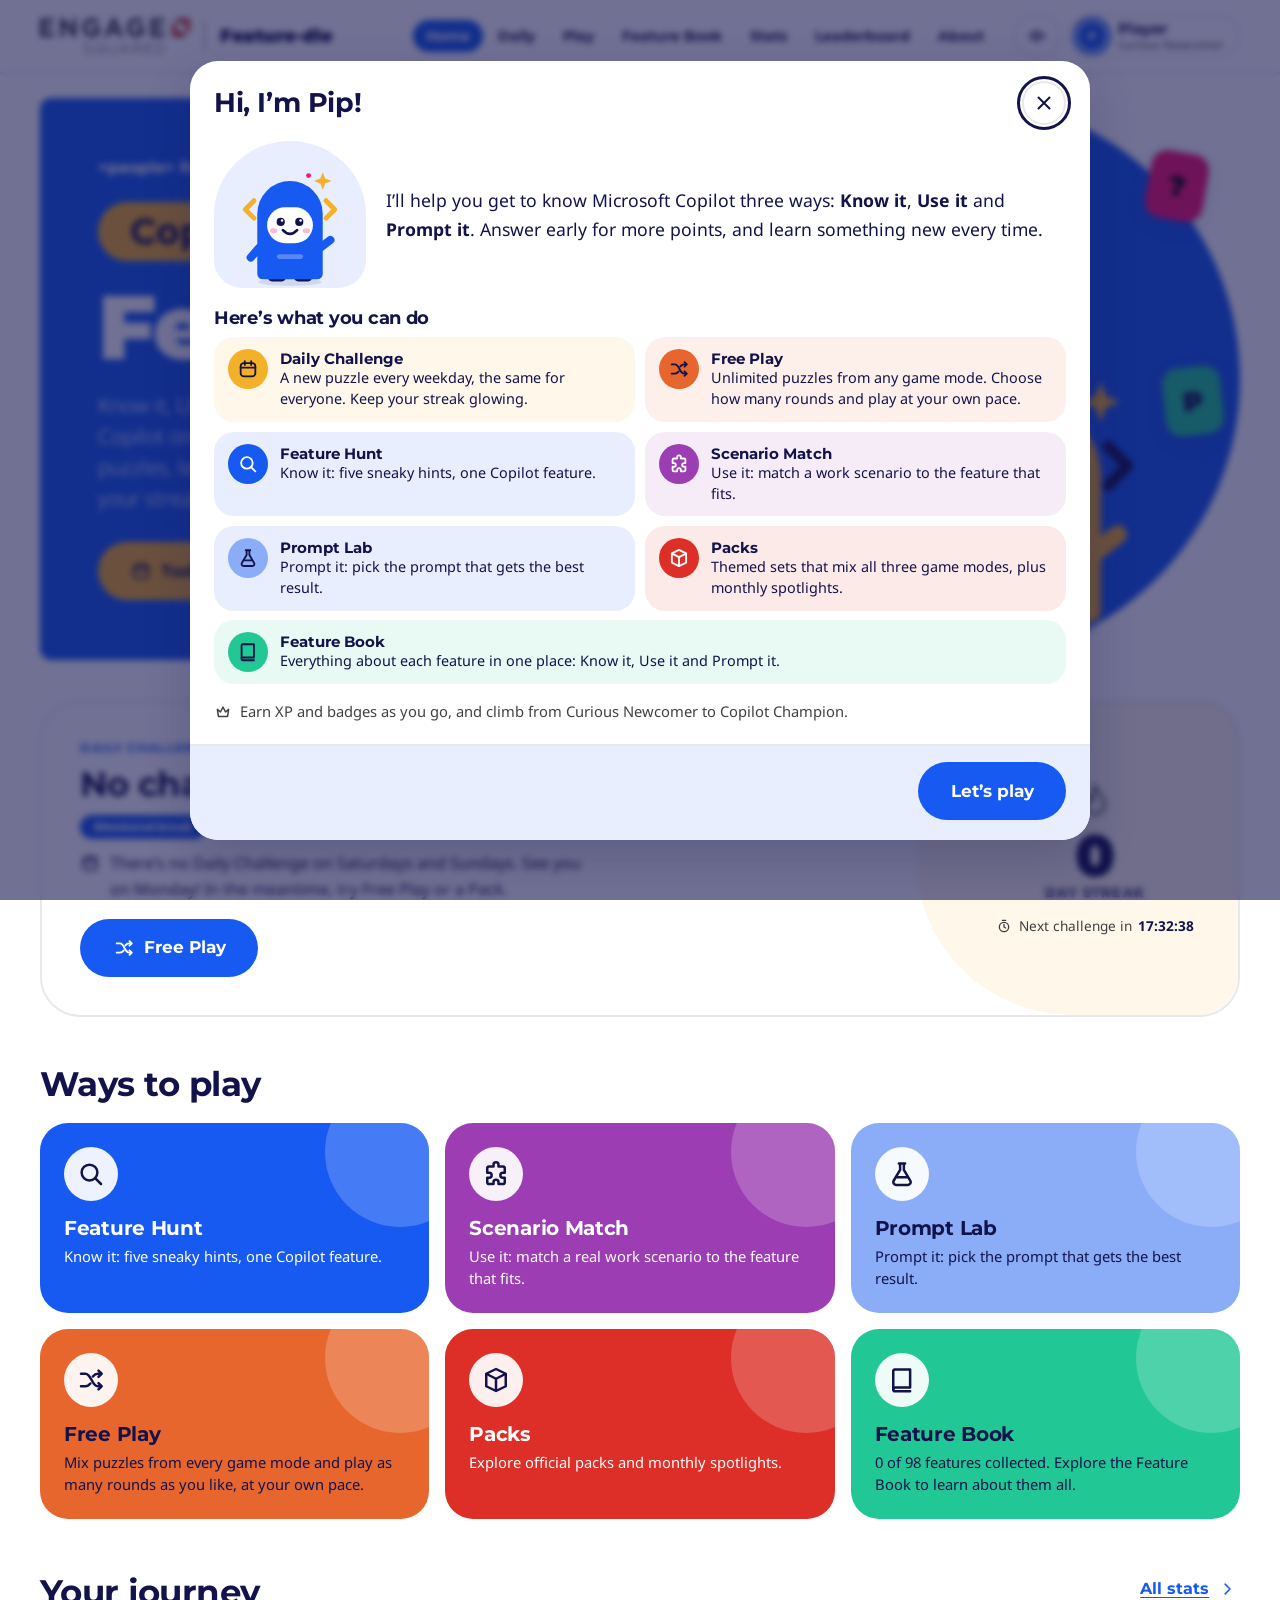
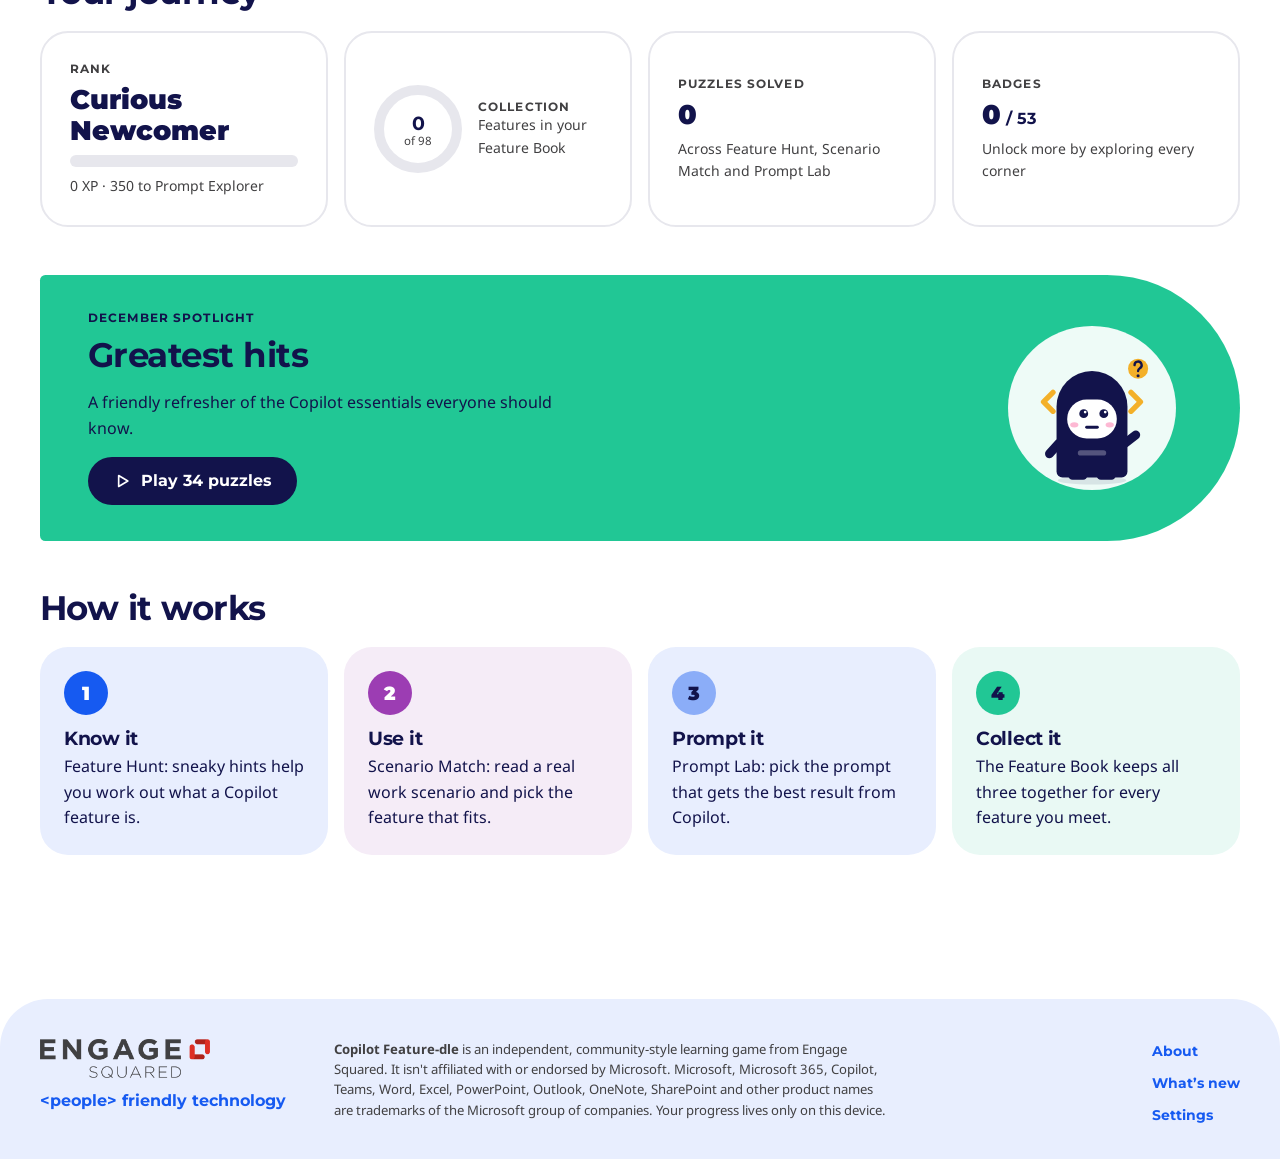
==== commit 7ca1fe0d: "Copilot Feature-dle v1.5.0 Three game modes that train Know it (Feature Hunt), Use it (Scenario Matc" ====
--- a/index.html
+++ b/index.html
@@ -4,20 +4,20 @@
   <meta charset="utf-8">
   <meta name="viewport" content="width=device-width, initial-scale=1, viewport-fit=cover">
   <title>Copilot Feature-dle · by Engage Squared</title>
-  <meta name="description" content="A friendly daily guessing game that helps you learn Microsoft Copilot features. Five sneaky hints, one feature to find. By Engage Squared.">
+  <meta name="description" content="A friendly daily puzzle game that helps you learn Microsoft Copilot features: Know it, Use it and Prompt it. By Engage Squared.">
   <meta name="theme-color" content="#165AF1">
-  <meta http-equiv="Content-Security-Policy" content="default-src 'self'; script-src 'self'; style-src 'self' 'unsafe-inline'; img-src 'self' data: blob:; font-src 'self'; connect-src 'self'; manifest-src 'self'; worker-src 'self'; object-src 'none'; base-uri 'self'; form-action 'self'">
+  <meta http-equiv="Content-Security-Policy" content="default-src 'self'; script-src 'self'; style-src 'self' 'unsafe-inline'; img-src 'self' data: blob:; font-src 'self'; connect-src 'self' https://login.microsoftonline.com; manifest-src 'self'; worker-src 'self'; object-src 'none'; base-uri 'self'; form-action 'self'">
   <meta name="referrer" content="strict-origin-when-cross-origin">
   <meta property="og:site_name" content="Copilot Feature-dle by Engage Squared">
   <meta property="og:title" content="Copilot Feature-dle">
-  <meta property="og:description" content="Five sneaky hints. One Microsoft Copilot feature. Play the daily challenge and learn something new.">
+  <meta property="og:description" content="Know it, Use it, Prompt it. Play the Daily Challenge and learn Microsoft Copilot features the friendly way.">
   <meta property="og:type" content="website">
   <meta property="og:image" content="https://liame2.github.io/copilot-feature-dle/docs/social-card.png">
   <meta property="og:image:width" content="1200">
   <meta property="og:image:height" content="630">
-  <meta property="og:image:alt" content="Copilot Feature-dle: a friendly guessing game that teaches Microsoft Copilot features, by Engage Squared">
+  <meta property="og:image:alt" content="Copilot Feature-dle: a friendly puzzle game that teaches Microsoft Copilot features, Know it, Use it and Prompt it, by Engage Squared">
   <meta name="twitter:card" content="summary_large_image">
-  <meta name="mobile-web-app-capable" content="yes">
+  <meta name="mobile-web-app-capable" content="yes">
   <meta name="apple-mobile-web-app-capable" content="yes">
   <meta name="apple-mobile-web-app-title" content="Feature-dle">
   <link rel="manifest" href="manifest.webmanifest">
@@ -47,21 +47,27 @@
   <script src="js/40-scoring.js"></script>
   <script src="js/50-store.js"></script>
   <script src="js/55-board.js"></script>
+  <script src="js/57-auth.js"></script>
   <script src="js/60-daily.js"></script>
+  <script src="js/65-quiz.js"></script>
+  <script src="js/66-puzzles.js"></script>
   <script src="js/70-game.js"></script>
-  <script src="js/80-share.js"></script>
   <script src="js/85-fx.js"></script>
+  <script src="js/86-changelog.js"></script>
   <script src="js/90-ui.js"></script>
   <script src="js/92-play.js"></script>
   <script src="js/93-result.js"></script>
   <script src="js/91-view-home.js"></script>
   <script src="js/94-view-modes.js"></script>
+  <script src="js/94-view-rounds.js"></script>
   <script src="js/95-view-book.js"></script>
   <script src="js/96-view-stats.js"></script>
   <script src="js/97-view-board.js"></script>
   <script src="js/98-view-about.js"></script>
+  <script src="js/98-view-account.js"></script>
   <script src="js/98-view-settings.js"></script>
   <script src="js/98-view-packs.js"></script>
+  <script src="js/98-view-quiz.js"></script>
   <script src="js/99-app.js"></script>
 </body>
 </html>
--- a/css/base.css
+++ b/css/base.css
@@ -21,6 +21,9 @@
   --pink-75: #FB4F92; --pink-50: #FD8AB7; --pink-10: #FEE7F0;
   --green-75: #59D5B0; --green-50: #90E3CA; --green-10: #E9F9F4;
   --grey-75: #404040; --grey-50: #808080; --grey-10: #E5E5E5;
+  /* a deeper green for small green icons on light backgrounds (the tick in Pip's extras): the brand green is only 2.2:1 against white.
+     The home tiles use the brand green itself, with navy text (see the .mode-card notes in views.css). */
+  --green-deep: #157F5F;
 
   --font-head: "Montserrat", Calibri, "Segoe UI", system-ui, sans-serif;
   --font-body: "Noto Sans", Calibri, "Segoe UI", system-ui, sans-serif;
@@ -50,6 +53,8 @@
 
 *, *::before, *::after { box-sizing: border-box; }
 html { font-size: 100%; -webkit-text-size-adjust: 100%; scroll-behavior: smooth; scroll-padding-top: calc(var(--header-h) + 1rem); }
+/* on a phone the bottom bar covers the foot of the screen: things scrolled into view (a dropdown list, a Next button) stop above it */
+@media (max-width: 920px) { html { scroll-padding-bottom: calc(var(--nav-h) + 1rem); } }
 body {
   margin: 0; min-height: 100vh; display: flex; flex-direction: column;
   font-family: var(--font-body); font-weight: 400; font-size: 1rem; line-height: 1.6; color: var(--ink); background: #fff;
@@ -111,8 +116,6 @@
 .header-tools { display: flex; align-items: center; gap: .4rem; }
 .tool { display: inline-flex; align-items: center; gap: .4rem; min-height: 44px; min-width: 44px; padding: 0 .75rem; justify-content: center; border: 2px solid var(--line); border-radius: var(--r-pill); background: #fff; color: var(--navy); text-decoration: none; font: 700 .95rem var(--font-head); }
 .tool:hover { border-color: var(--blue-50); background: var(--blue-10); color: var(--navy); }
-.tool-streak.is-on { background: var(--orange-10); border-color: var(--orange-50); }
-.tool-streak.is-on .ic { color: var(--orange); }
 .tool-sound[aria-pressed="true"] { background: var(--blue-10); border-color: var(--blue-50); }
 .tool-player { padding: 0 .9rem 0 .25rem; text-align: left; }
 .tool-player-text { display: flex; flex-direction: column; line-height: 1.15; }
@@ -128,25 +131,50 @@
 .footer-brand p { margin: .8rem 0 0; font: 700 1rem var(--font-head); color: var(--blue); }
 .tagline { font-family: var(--font-head); font-weight: 700; }
 .footer-note { margin: 0; font-size: .82rem; color: var(--grey); max-width: 70ch; line-height: 1.55; }
-.footer-links { display: flex; flex-direction: column; gap: .5rem; }
-.footer-links a { font: 700 .9rem var(--font-head); text-decoration: none; }
+.footer-links { display: flex; flex-direction: column; align-items: flex-start; gap: .5rem; }
+/* the links and the Changelog button share one box model, so they sit on the same line whenever the footer wraps into a row */
+.footer-links a, .footer-links .link-btn { display: inline-flex; align-items: center; min-height: 24px; font: 700 .9rem/1.4 var(--font-head); text-decoration: none; }
 .footer-links a:hover { text-decoration: underline; }
+.link-btn { padding: 0; border: 0; background: none; color: var(--blue); text-align: left; cursor: pointer; border-radius: 6px; }
+.link-btn:hover { text-decoration: underline; color: var(--navy); }
 
 /* ---------- responsive shell ---------- */
 @media (max-width: 1240px) { .brand-sep, .brand-game { display: none; } }
 @media (max-width: 1120px) { .tool-player-text { display: none; } .tool-player { padding: 0 .25rem; } }
+/* a little tighter on mid-size windows, so the main menu can stay along the top for as long as possible */
+@media (max-width: 1100px) {
+  .header-inner { gap: .6rem; }
+  .brand-logo { width: 136px; }
+  .nav { gap: .1rem; }
+  .nav-link { padding: .55rem .62rem; }
+}
+@media (max-width: 1000px) {
+  .header-inner { gap: .5rem; }
+  .nav-link { padding: .55rem .55rem; }
+}
 @media (min-width: 640px) { .container { width: min(100% - 4rem, 1200px); } }
+/* the footer stacks into one column on narrower windows */
 @media (max-width: 1020px) {
+  .site-footer { margin-top: 2rem; border-radius: 32px 32px 0 0; }
+  .footer-inner { grid-template-columns: 1fr; gap: 1.25rem; }
+  .footer-links { flex-direction: row; flex-wrap: wrap; align-items: center; gap: .5rem 1.25rem; }
+}
+/* Below this width the main menu no longer fits along the top, so it moves into a bar along the bottom.
+   (Keep in step with the matching breakpoint for toasts and sheet dialogs in components.css.) */
+@media (max-width: 920px) {
   .nav { display: none; }
   .header-tools { margin-left: auto; }
-  body { padding-bottom: calc(var(--nav-h) + env(safe-area-inset-bottom)); }
+  /* the top bar stays pinned to the top of the screen on every page, including while scrolling and under a phone's notch */
+  :root { --header-h: calc(64px + env(safe-area-inset-top, 0px)); }
+  /* a focused control is never left hidden behind the fixed top or bottom bars (WCAG 2.4.11) */
+  html { scroll-padding-bottom: calc(var(--nav-h) + env(safe-area-inset-bottom, 0px) + 1rem); }
+  .site-header { position: fixed; top: 0; left: 0; right: 0; padding-top: env(safe-area-inset-top, 0px); transform: translateZ(0); }
+  .header-inner { height: 64px; min-height: 64px; }
+  body { padding-top: var(--header-h); padding-bottom: calc(var(--nav-h) + env(safe-area-inset-bottom)); }
   .bottom-nav { position: fixed; z-index: 60; left: 0; right: 0; bottom: 0; display: grid; grid-template-columns: repeat(5, 1fr); background: #fff; border-top: 2px solid var(--line); padding-bottom: env(safe-area-inset-bottom); }
   .bn-item { display: flex; flex-direction: column; align-items: center; justify-content: center; gap: .15rem; min-height: var(--nav-h); border: 0; background: none; text-decoration: none; color: var(--grey); font: 700 .7rem var(--font-head); padding: .4rem .2rem; border-radius: 0; }
   .bn-item[aria-current="page"] { color: var(--blue); }
   .bn-item[aria-current="page"] .ic { background: var(--blue-10); border-radius: var(--r-pill); padding: 4px 14px; box-sizing: content-box; width: 22px; }
-  .site-footer { margin-top: 2rem; border-radius: 32px 32px 0 0; }
-  .footer-inner { grid-template-columns: 1fr; gap: 1.25rem; }
-  .footer-links { flex-direction: row; flex-wrap: wrap; gap: 1rem; }
 }
 @media (max-width: 420px) { .brand-logo { width: 132px; } .tool { padding: 0 .55rem; } }
 
@@ -154,9 +182,12 @@
 [data-motion="reduce"] *, [data-motion="reduce"] *::before, [data-motion="reduce"] *::after {
   animation-duration: .001ms !important; animation-iteration-count: 1 !important; animation-delay: 0s !important; transition-duration: .001ms !important; scroll-behavior: auto !important;
 }
+/* the page itself (the html element) is not matched by the rule above, so switch its smooth scrolling off too */
+[data-motion="reduce"] { scroll-behavior: auto !important; }
 [data-contrast="high"] { --line: var(--navy); --grey: #000; --ink-soft: #000; }
 [data-contrast="high"] body { color: #000; }
-[data-contrast="high"] a { text-decoration: underline; color: #0A2F9E; }
+/* plain text links get the dark blue underline; anything with its own colours (buttons, tiles, nav pills, the skip link) keeps them, which is why this has zero specificity */
+:where([data-contrast="high"]) a { text-decoration: underline; color: #0A2F9E; }
 [data-contrast="high"] .card, [data-contrast="high"] .tool, [data-contrast="high"] .input, [data-contrast="high"] .select, [data-contrast="high"] .textarea { border-color: var(--navy); border-width: 3px; }
 [data-contrast="high"] .chip { border: 2px solid var(--navy); }
 [data-contrast="high"] .lede, [data-contrast="high"] .muted { color: #000; font-weight: 400; }
--- a/css/components.css
+++ b/css/components.css
@@ -24,6 +24,14 @@
 .btn-link { background: none; border: 0; padding: .4rem .25rem; min-height: 44px; color: var(--blue); text-decoration: underline; text-underline-offset: .2em; font-weight: 700; }
 .btn-link:hover { background: none; color: var(--navy); transform: none; box-shadow: none; }
 .btn-sm { min-height: 40px; padding: .4rem 1rem; font-size: .88rem; }
+/* "Sign in with Microsoft" uses Microsoft's own logo, wording and light colours (their branding guidelines), so it keeps its own look */
+.btn-ms { display: inline-flex; align-items: center; justify-content: center; gap: 12px; min-height: 44px; padding: 0 18px 0 14px; border: 1px solid #8C8C8C; border-radius: var(--r-pill); background: #fff; color: #5E5E5E; font: 600 15px/1.2 "Segoe UI", "Noto Sans", Calibri, sans-serif; text-align: left; cursor: pointer; transition: background-color .15s, border-color .15s; }
+.btn-ms:hover { background: #F3F3F3; border-color: #5E5E5E; }
+.btn-ms .ms-logo { flex: none; }
+.btn-ms-sm { min-height: 40px; font-size: 14px; }
+.btn-ms-block { display: flex; width: 100%; }
+.ms-tag { display: inline-flex; align-items: center; gap: .35rem; font: 700 .78rem/1.3 var(--font-body); letter-spacing: 0; text-transform: none; color: var(--grey); }
+.eyebrow .ms-tag { margin-left: .6rem; color: inherit; font-family: var(--font-head); text-transform: uppercase; letter-spacing: .09em; }
 .btn-lg { min-height: 58px; padding: .85rem 1.9rem; font-size: 1.05rem; }
 .btn-icon { padding: 0; width: 44px; min-height: 44px; }
 .btn small { font: 400 .78rem var(--font-body); opacity: .85; }
@@ -65,8 +73,14 @@
 .input:focus, .select:focus, .textarea:focus { border-color: var(--blue); outline: 3px solid var(--navy); outline-offset: 2px; box-shadow: 0 0 0 2px #fff; }
 .input-lg { min-height: 60px; font-size: 1.15rem; padding-inline: 1.6rem; }
 .select { appearance: none; padding-right: 2.6rem; background-image: url("data:image/svg+xml,%3Csvg xmlns='http://www.w3.org/2000/svg' viewBox='0 0 24 24' fill='none' stroke='%2312134B' stroke-width='2.5' stroke-linecap='round' stroke-linejoin='round'%3E%3Cpath d='m6 9 6 6 6-6'/%3E%3C/svg%3E"); background-repeat: no-repeat; background-position: right .9rem center; background-size: 1.1rem; }
+/* a dropdown that waits for another one (Prompt Lab's Feature waits for its Category) is plainly switched off */
+.select:disabled { background-color: var(--navy-10); border-color: var(--navy-10); cursor: not-allowed; }
+.select:disabled:hover { border-color: var(--navy-10); }
+.label-hint { margin-left: .35rem; font: 500 .8rem var(--font-body); color: var(--grey); }
 .field { margin: 0 0 1.25rem; }
 .field-row { display: grid; grid-template-columns: repeat(auto-fit, minmax(220px, 1fr)); gap: 1rem; }
+/* two dropdowns side by side; each .field keeps its own bottom margin, so they stack with the usual spacing on a phone */
+.field-row.pl-pick-row { gap: 0 1.25rem; }
 .field.grow { flex: 1 1 240px; }
 .inline-form { display: flex; gap: .6rem; margin-top: 1rem; }
 .inline-form .input { flex: 1; }
@@ -80,11 +94,10 @@
 .pill-radios { display: flex; flex-wrap: wrap; gap: .5rem; }
 .pill-radio { position: relative; display: inline-flex; }
 .pill-radio input { position: absolute; inset: 0; width: 100%; height: 100%; margin: 0; opacity: 0; cursor: pointer; }
-.pill-radio > span { display: inline-flex; align-items: center; gap: .45rem; min-height: 46px; padding: .55rem 1.15rem; border: 2px solid var(--navy-10); border-radius: var(--r-pill); background: #fff; font: 700 .9rem var(--font-head); color: var(--navy); transition: background-color .15s, border-color .15s; }
+.pill-radio > span { display: inline-flex; align-items: center; gap: .45rem; min-height: 46px; padding: .55rem 1.15rem; border: 2px solid var(--navy-10); border-radius: var(--r-pill); background: #fff; font: 700 .9rem var(--font-head); color: var(--navy); transition: border-color .15s; /* the fill and the text colour swap together, so a pill never shows white text on a white fill */ }
 .pill-radio:hover > span { border-color: var(--blue-50); background: var(--blue-10); }
 .pill-radio input:checked + span { background: var(--blue); border-color: var(--blue); color: #fff; }
 .pill-radio input:focus-visible + span { outline: 3px solid var(--navy); outline-offset: 2px; box-shadow: 0 0 0 2px #fff; }
-.pill-radio.is-locked > span { background: var(--navy-10); border-style: dashed; color: var(--grey); }
 .pill-radio input:disabled { cursor: not-allowed; }
 .pill-radio small { font: 400 .72rem var(--font-body); opacity: .9; }
 
@@ -102,11 +115,28 @@
 .seg a { display: inline-flex; align-items: center; gap: .45rem; padding: .6rem 1.2rem; border-radius: var(--r-pill); font: 700 .92rem var(--font-head); text-decoration: none; color: var(--navy); }
 .seg a:hover { background: #fff; }
 .seg a[aria-current="page"] { background: var(--blue); color: #fff; }
+/* the five modes are one long pill on a wide screen; narrower, they sit in a neat grid (three across, then two, the last row filling the width) so the pill never wraps into a blob */
+@media (max-width: 980px) {
+  .seg { display: grid; grid-template-columns: repeat(6, minmax(0, 1fr)); width: 100%; border-radius: var(--r-xl); }
+  .seg a { grid-column: span 2; justify-content: center; padding-inline: .6rem; text-align: center; line-height: 1.2; }
+  .seg a:nth-child(n + 4) { grid-column: span 3; }
+}
+@media (max-width: 560px) {
+  .seg { grid-template-columns: repeat(2, minmax(0, 1fr)); }
+  .seg a, .seg a:nth-child(n + 4) { grid-column: auto; }
+  .seg a:last-child:nth-child(odd) { grid-column: 1 / -1; }
+}
 
 .tabs { display: flex; gap: .4rem; overflow-x: auto; padding: .35rem .25rem; margin: 1rem 0; }
 .tab { display: inline-flex; align-items: center; gap: .45rem; min-height: 46px; padding: .55rem 1.1rem; border: 2px solid var(--line); border-radius: var(--r-pill); background: #fff; font: 700 .9rem var(--font-head); white-space: nowrap; color: var(--navy); }
 .tab:hover { background: var(--blue-10); border-color: var(--blue-50); }
 .tab[aria-selected="true"] { background: var(--navy); border-color: var(--navy); color: #fff; }
+/* on a phone the tabs sit in a tidy two-column grid (a last odd one spans the row), so none of them hides off the edge of the screen */
+@media (max-width: 560px) {
+  .tabs { display: grid; grid-template-columns: repeat(2, minmax(0, 1fr)); overflow-x: visible; padding-inline: 0; }
+  .tab { justify-content: center; padding-inline: .6rem; white-space: normal; text-align: center; line-height: 1.2; }
+  .tab:last-child:nth-child(odd) { grid-column: 1 / -1; }
+}
 
 /* ---------- visual bits ---------- */
 .ic { flex: none; vertical-align: middle; }
@@ -119,12 +149,19 @@
 .ring-label small { font-size: .72rem; color: var(--grey); }
 .bar { height: 12px; border-radius: var(--r-pill); background: var(--navy-10); overflow: hidden; }
 .bar > span { display: block; height: 100%; border-radius: var(--r-pill); background: var(--c); transition: width .6s ease; }
+/* the two-fill bar of the Feature Tracker (ui.nbar): grey for every feature, diagonal stripes in the colour (with an outline) for the collected ones, and a solid fill for the
+   mastered ones, over the start of the striped one. The stripes are anchored to the left of the bar, so they stay put as the fill grows. */
+.nbar { position: relative; display: block; height: 14px; border-radius: var(--r-pill); background: var(--navy-10); overflow: hidden; }
+.nbar > span { position: absolute; top: 0; bottom: 0; left: 0; border-radius: var(--r-pill); transition: width .6s ease; }
+.nbar-have { background: repeating-linear-gradient(135deg, var(--c) 0 3px, var(--c-tint) 3px 7px); box-shadow: inset 0 0 0 2px var(--c); }
+.nbar-done { background: var(--c); }
+[data-contrast="high"] .nbar { box-shadow: inset 0 0 0 1px #000; }
+[data-contrast="high"] .nbar-have { background: repeating-linear-gradient(135deg, #000 0 3px, #fff 3px 7px); box-shadow: inset 0 0 0 2px #000; }
+[data-contrast="high"] .nbar-done { background: #000; }
+@media (forced-colors: active) { .nbar, .nbar > span { forced-color-adjust: none; } .nbar { border: 2px solid CanvasText; } }
 .medal { display: inline-grid; place-items: center; width: 52px; height: 52px; border-radius: 50%; background: var(--c); color: var(--c-ink); flex: none; }
 .medal.is-locked { background: var(--navy-10); color: var(--navy-75); }
 .medal-lg { width: 72px; height: 72px; }
-.stars { display: inline-flex; gap: 2px; }
-.star svg { fill: none; stroke: var(--navy-50); }
-.star.on svg { fill: var(--yellow); stroke: var(--navy); }
 .dotrow { display: inline-flex; gap: 6px; }
 .dotrow i { width: 14px; height: 14px; border-radius: 50%; border: 2px solid var(--navy-50); background: #fff; }
 .dotrow i.used { background: var(--navy-50); }
@@ -175,17 +212,142 @@
 .more-link { display: flex; align-items: center; gap: .9rem; padding: .85rem 1rem; border-radius: var(--r-md); text-decoration: none; color: var(--navy); font: 700 1rem var(--font-head); background: var(--blue-10); }
 .more-link span { flex: 1; }
 .more-link:hover { background: var(--blue); color: #fff; }
-.player-list { list-style: none; margin: 1rem 0 0; padding: 0; display: grid; gap: .5rem; }
-.player-row { display: flex; align-items: center; gap: .9rem; width: 100%; padding: .6rem .9rem .6rem .6rem; border: 2px solid var(--line); border-radius: var(--r-pill); background: #fff; text-align: left; }
-.player-row:hover { border-color: var(--blue-50); background: var(--blue-10); }
-.player-row.is-me { border-color: var(--blue); background: var(--blue-10); }
-.pr-text { display: flex; flex-direction: column; flex: 1; line-height: 1.25; }
-.pr-text small { color: var(--grey); }
-.welcome { display: grid; grid-template-columns: auto 1fr; gap: 1.25rem; align-items: center; }
+
+/* ---------- welcome: Pip says hello the first time someone opens the game ---------- */
+.welcome { display: grid; grid-template-columns: auto minmax(0, 1fr); gap: 1.25rem; align-items: center; margin: 0 0 1.25rem; }
 .welcome-art { background: var(--blue-10); border-radius: 50% 50% var(--r-lg) var(--r-lg); padding: 1rem 1rem 0; }
-.ticks { list-style: none; padding: 0; margin: 0 0 1rem; display: grid; gap: .4rem; }
-.ticks li { display: flex; gap: .6rem; align-items: flex-start; }
-.ticks .ic { color: var(--green); background: var(--navy); border-radius: 50%; padding: 3px; margin-top: .2rem; box-sizing: content-box; width: 14px; height: 14px; }
+.welcome-lede { margin: 0; font-size: 1.1rem; }
+.welcome-h { margin: 0 0 .6rem; font-size: 1.1rem; }
+.welcome-grid { list-style: none; margin: 0 0 1rem; padding: 0; display: grid; grid-template-columns: repeat(2, minmax(0, 1fr)); gap: .6rem; }
+.welcome-item { display: flex; gap: .75rem; align-items: flex-start; padding: .75rem .9rem; border-radius: var(--r-md); background: var(--c-tint); }
+.welcome-item:last-child:nth-child(odd) { grid-column: 1 / -1; }
+.welcome-ic { flex: none; display: grid; place-items: center; width: 40px; height: 40px; border-radius: 50%; background: var(--c); color: var(--c-ink); }
+.welcome-item strong { display: block; font: 700 .95rem var(--font-head); }
+.welcome-item div > span { display: block; font-size: .9rem; line-height: 1.45; }
+.welcome-foot { display: flex; align-items: center; gap: .5rem; margin: 0; color: var(--grey); font-size: .92rem; }
+.welcome-signin { display: flex; flex-wrap: wrap; align-items: center; justify-content: space-between; gap: .75rem 1.25rem; margin: 1.1rem 0 0; padding: .9rem 1.1rem; border-radius: var(--r-md); background: var(--blue-10); }
+.welcome-signin > div { flex: 1 1 16rem; min-width: 0; }
+.welcome-signin strong { display: block; font: 700 .98rem var(--font-head); color: var(--navy); }
+.welcome-signin div span { display: block; font-size: .9rem; line-height: 1.45; color: var(--navy); }
+@media (max-width: 640px) { .welcome { grid-template-columns: 1fr; justify-items: start; } .welcome-grid { grid-template-columns: 1fr; } }
+
+/* ---------- rank borders: every icon gets a ring in its rank's colour; Copilot Champion glows and slowly spins ---------- */
+.rank-ring { --rw: max(3px, calc(var(--sz, 40px) * .085)); --rg: max(2px, calc(var(--sz, 40px) * .035)); --ring: var(--blue); position: relative; display: inline-grid; place-items: center; flex: none; isolation: isolate; border-radius: 50%; width: calc(var(--sz, 40px) + 2 * (var(--rw) + var(--rg))); height: calc(var(--sz, 40px) + 2 * (var(--rw) + var(--rg))); }
+.rank-ring::before { content: ""; position: absolute; inset: 0; z-index: -1; border-radius: 50%; background: var(--ring); }
+.rank-ring > .avatar { box-shadow: 0 0 0 var(--rg) #fff; }
+.rank-ring[data-rank="newcomer"]  { --ring: var(--blue); }
+.rank-ring[data-rank="explorer"]  { --ring: var(--green); }
+.rank-ring[data-rank="finder"]    { --ring: var(--yellow); }
+.rank-ring[data-rank="wizard"]    { --ring: var(--orange); }
+.rank-ring[data-rank="whisperer"] { --ring: var(--pink); }
+.rank-ring[data-rank="ace"]       { --ring: var(--purple); }
+.rank-ring[data-rank="coach"]     { --ring: linear-gradient(135deg, var(--navy) 0%, var(--blue) 55%, var(--purple) 100%); }
+.rank-ring[data-rank="champion"]  { --rainbow: conic-gradient(from 0deg, #165AF1, #9C3DB3, #FA146E, #E7662E, #F3B029, #21C795, #165AF1); --ring: var(--rainbow); }
+.rank-ring[data-rank="champion"]::before { animation: ringspin 6s linear infinite; }
+.rank-ring[data-rank="champion"]::after { content: ""; position: absolute; inset: calc(var(--rw) * -.35); z-index: -2; border-radius: 50%; background: var(--rainbow); filter: blur(calc(var(--sz, 40px) * .14 + 2px)); opacity: .55; animation: ringspin 6s linear infinite, ringglow 3.4s ease-in-out infinite alternate; }
+@keyframes ringspin { to { transform: rotate(360deg); } }
+@keyframes ringglow { from { opacity: .3; } to { opacity: .65; } }
+
+/* ---------- info bubbles: the explainers on the "Same category" / "Same level" chips of a guess ---------- */
+.info-wrap { position: relative; display: inline-flex; }
+.info-pop { display: none; position: absolute; z-index: 45; top: calc(100% + 10px); left: var(--pop-x, -8px); width: min(280px, 78vw); padding: .85rem 1.05rem; border-radius: var(--r-md); background: var(--navy); color: #fff; font: 400 .9rem/1.5 var(--font-body); text-align: left; text-transform: none; letter-spacing: 0; box-shadow: var(--shadow-lg); }
+.info-pop strong { display: block; margin-bottom: .2rem; font: 700 .95rem var(--font-head); color: var(--yellow); }
+.info-pop::before { content: ""; position: absolute; top: -6px; left: var(--arrow-x, 21px); width: 12px; height: 12px; background: var(--navy); transform: translateX(-50%) rotate(45deg); }
+.info-pop::after { content: ""; position: absolute; left: 0; right: 0; top: -14px; height: 14px; }
+/* hidden with display:none so a bubble near the edge of the screen can never widen the page; it is placed on-screen by script when it opens */
+.info-wrap:hover .info-pop, .info-wrap:focus-within .info-pop, .info-wrap.is-open .info-pop { display: block; animation: popfade .15s ease both; }
+@keyframes popfade { from { opacity: 0; transform: translateY(-4px); } to { opacity: 1; transform: none; } }
+.info-wrap.is-dismissed .info-pop { display: none; }
+/* "Same category" and "Same level" on a guess: hover, focus or tap to read what the word means */
+.chip-def { border: 0; margin: 0; cursor: help; text-decoration: underline dotted var(--navy-50); text-decoration-thickness: 1.5px; text-underline-offset: 3px; transition: background .15s, color .15s; }
+.chip-def:hover, .info-wrap.is-open > .chip-def { background: var(--navy); color: #fff; text-decoration-color: #fff; }
+.def-pop { width: min(320px, 82vw); }
+.def-pop .def-line { display: block; margin-top: .45rem; }
+.def-pop .def-tags { display: flex; flex-wrap: wrap; gap: .3rem; margin-top: .5rem; }
+.def-pop .def-tags span { padding: .12rem .6rem; border-radius: var(--r-pill); background: rgba(255, 255, 255, .16); font: 700 .74rem/1.45 var(--font-head); }
+.def-pop .def-levels { display: grid; gap: .3rem; margin-top: .45rem; padding-left: .7rem; border-left: 3px solid var(--yellow); }
+.def-pop .def-levels b { color: var(--yellow); }
+
+/* ---------- multi-select dropdown (Category, Feature): a button that opens a list of tick boxes ---------- */
+.msel { position: relative; }
+.msel-btn { display: block; width: 100%; text-align: left; overflow: hidden; text-overflow: ellipsis; white-space: nowrap; cursor: pointer; }
+/* on a phone two long names (Studio & Extensibility, Adoption & Learning) wrap onto a second line rather than being cut short */
+@media (max-width: 560px) { .msel-btn { white-space: normal; text-overflow: clip; border-radius: 26px; line-height: 1.3; } }
+.msel-btn:hover { border-color: var(--navy-75); }
+.msel-btn:focus-visible { border-color: var(--blue); outline: 3px solid var(--navy); outline-offset: 2px; box-shadow: 0 0 0 2px #fff; border-radius: var(--r-pill); }
+.msel-btn:disabled { background-color: var(--navy-10); border-color: var(--navy-10); cursor: not-allowed; color: var(--grey); }
+.msel.is-open .msel-btn { border-color: var(--blue); }
+.msel-panel { position: absolute; z-index: 40; top: calc(100% + 6px); left: 0; right: 0; min-width: min(100%, 15rem); max-height: 18rem; overflow-y: auto; padding: .4rem; border: 2px solid var(--navy-50); border-radius: var(--r-md); background: #fff; box-shadow: var(--shadow-lg); }
+.msel-panel:focus { outline: none; }
+.msel-opt { display: flex; align-items: center; gap: .65rem; min-height: 44px; padding: .4rem .7rem; border-radius: var(--r-sm); font-weight: 500; line-height: 1.3; cursor: pointer; }
+.msel-opt:hover { background: var(--blue-10); }
+.msel-opt input { flex: none; width: 22px; height: 22px; margin: 0; accent-color: var(--blue); cursor: pointer; }
+.msel-opt:has(input:focus-visible) { outline: 3px solid var(--navy); outline-offset: -3px; }
+.msel-all { font-weight: 700; border-bottom: 1px solid var(--line); border-radius: var(--r-sm) var(--r-sm) 0 0; margin-bottom: .2rem; }
+.msel-set { margin: .3rem 0 0; padding: 0; border: 0; }
+.msel-set legend { padding: .4rem .7rem .1rem; font: 700 .72rem/1.3 var(--font-head); text-transform: uppercase; letter-spacing: .08em; color: var(--grey); }
+
+/* ---------- range sliders (the rounds in a game) ---------- */
+.slider-field label { display: flex; justify-content: space-between; align-items: baseline; gap: 1rem; flex-wrap: wrap; }
+.slider-field output { font: 900 1.25rem var(--font-head); color: var(--blue); font-variant-numeric: tabular-nums; }
+.range { --fill: 0%; -webkit-appearance: none; appearance: none; display: block; width: 100%; height: 44px; margin: .25rem 0 0; padding: 0; background: transparent; cursor: pointer; }
+.range::-webkit-slider-runnable-track { height: 12px; border-radius: var(--r-pill); background: linear-gradient(to right, var(--blue) var(--fill), var(--navy-10) var(--fill)); }
+.range::-webkit-slider-thumb { -webkit-appearance: none; width: 30px; height: 30px; margin-top: -9px; border-radius: 50%; border: 4px solid var(--blue); background: #fff; box-shadow: var(--shadow-md); transition: transform .15s; }
+.range:hover::-webkit-slider-thumb { transform: scale(1.1); }
+.range::-moz-range-track { height: 12px; border-radius: var(--r-pill); background: var(--navy-10); }
+.range::-moz-range-progress { height: 12px; border-radius: var(--r-pill); background: var(--blue); }
+.range::-moz-range-thumb { width: 22px; height: 22px; border-radius: 50%; border: 4px solid var(--blue); background: #fff; box-shadow: var(--shadow-md); }
+.range:focus { outline: none; }
+.range:focus-visible::-webkit-slider-thumb { outline: 3px solid var(--navy); outline-offset: 3px; }
+.range:focus-visible::-moz-range-thumb { outline: 3px solid var(--navy); outline-offset: 3px; }
+.range:disabled { cursor: not-allowed; opacity: .5; }
+.range-scale { display: flex; justify-content: space-between; margin: -.1rem .15rem .4rem; font-size: .82rem; color: var(--grey); }
+
+/* ---------- player profile ---------- */
+.dlg-profile { max-width: min(92vw, 540px); }
+.pf-head { display: flex; align-items: center; gap: 1.25rem; margin: .25rem 0 1rem; }
+.pf-who { flex: 1; min-width: 0; }
+.pf-who p { margin: 0 0 .3rem; }
+.pf-rank { display: flex; align-items: center; gap: .45rem; font: 700 1.2rem var(--font-head); color: var(--navy); }
+.pf-rank .ic { color: var(--orange); }
+.pf-who .bar { margin: .5rem 0; }
+.pf-grid { display: grid; grid-template-columns: repeat(2, minmax(0, 1fr)); gap: .6rem; margin: 1rem 0; }
+.pf-stat { display: flex; flex-direction: column; padding: .8rem 1rem; border-radius: var(--r-md); background: var(--blue-10); line-height: 1.25; }
+.pf-stat strong { font: 900 1.8rem/1.1 var(--font-head); color: var(--navy); font-variant-numeric: tabular-nums; }
+.pf-stat strong small { font: 700 .95rem var(--font-head); }
+.pf-stat span { font-weight: 500; color: var(--grey); font-size: .9rem; }
+.pf-stat > small { color: var(--grey); font-size: .8rem; }
+.pf-coll { display: grid; gap: .55rem; padding: .9rem 1rem; border-radius: var(--r-md); background: var(--green-10); }
+.pf-coll-top { display: flex; justify-content: space-between; align-items: baseline; flex-wrap: wrap; gap: .25rem 1rem; }
+
+/* ---------- rank-up celebration ---------- */
+.dlg-rankup { max-width: min(92vw, 460px); }
+.dlg-rankup .dlg-card { text-align: center; }
+.rankup { display: grid; justify-items: center; gap: .15rem; padding: .25rem 0 .5rem; }
+.rankup-art { display: flex; align-items: flex-end; justify-content: center; gap: 1.25rem; margin: 0 0 .75rem; padding: 1.25rem 2rem .5rem; border-radius: 50% 50% var(--r-lg) var(--r-lg); background: var(--yellow-10); }
+.rankup-avatar { align-self: center; padding: 1.1rem 0; animation: popin .7s cubic-bezier(.2, 1.4, .3, 1) .25s both; }
+.rankup-lead { margin: 0; font-weight: 500; color: var(--grey); }
+.rankup-name { margin: 0 0 .4rem; font-size: clamp(1.9rem, 1.4rem + 2.5vw, 2.6rem); color: var(--navy); animation: popin .6s cubic-bezier(.2, 1.3, .3, 1) .15s both; }
+
+/* ---------- changelog ("What's new") ---------- */
+.cl-ver { display: flex; flex-wrap: wrap; align-items: center; gap: .6rem; margin: 0 0 .6rem; }
+.cl-intro { margin: 0 0 .5rem; }
+.cl section { margin: 1.4rem 0; }
+.cl h3 { display: flex; align-items: center; gap: .55rem; margin: 0 0 .7rem; font-size: 1.2rem; }
+.cl h3 .ic { color: var(--blue); }
+.cl-list { list-style: none; margin: 0; padding: 0; display: grid; gap: .55rem; }
+.cl-list li { display: grid; gap: .2rem; padding: .8rem 1rem; border-radius: var(--r-md); background: var(--blue-10); }
+.cl-list li > strong { font: 700 1rem var(--font-head); }
+.cl-list li > span { font-size: .95rem; }
+.cl-ms li { background: var(--purple-10); }
+.cl-empty { margin: 0; padding: .8rem 1rem; border-radius: var(--r-md); background: var(--purple-10); color: var(--navy); font-weight: 500; }
+.cl-ms-top { display: flex; flex-wrap: wrap; align-items: center; justify-content: space-between; gap: .35rem .75rem; }
+.cl-ms a { justify-self: start; font-weight: 700; }
+.cl-history { margin-top: 1.25rem; padding-top: .35rem; border-top: 2px solid var(--line); }
+.cl-history summary { display: flex; align-items: center; min-height: 44px; cursor: pointer; font: 700 .95rem var(--font-head); color: var(--blue); }
+.cl-old h4 { margin: .8rem 0 .25rem; font-size: 1rem; }
+.cl-old h4 small { color: var(--grey); font: 400 .85rem var(--font-body); }
+.cl-old ul { margin: 0; padding-left: 1.2rem; }
 
 /* ---------- toasts + confetti ---------- */
 .toasts { position: fixed; z-index: 120; left: 50%; bottom: 1.25rem; transform: translateX(-50%); display: flex; flex-direction: column-reverse; align-items: center; gap: .5rem; pointer-events: none; width: min(92vw, 520px); }
@@ -193,5 +355,5 @@
 .toast.in { opacity: 1; transform: none; }
 .toast-good { background: var(--green); color: var(--navy); }
 .confetti { position: fixed; inset: 0; z-index: 110; pointer-events: none; }
-@media (max-width: 1020px) { .toasts { bottom: calc(var(--nav-h) + 1rem + env(safe-area-inset-bottom)); } dialog.dlg-sheet { margin-bottom: 0; max-width: 100vw; } .dlg-sheet .dlg-card { border-radius: var(--r-lg) var(--r-lg) 0 0; } }
-@media (max-width: 560px) { .welcome { grid-template-columns: 1fr; justify-items: center; text-align: left; } .dlg-head, .dlg-body, .dlg-foot { padding-inline: 1.1rem; } }
+@media (max-width: 920px) { .toasts { bottom: calc(var(--nav-h) + 1rem + env(safe-area-inset-bottom)); } dialog.dlg-sheet { margin-bottom: 0; max-width: 100vw; } .dlg-sheet .dlg-card { border-radius: var(--r-lg) var(--r-lg) 0 0; } }
+@media (max-width: 560px) { .dlg-head, .dlg-body, .dlg-foot { padding-inline: 1.1rem; } }
--- a/css/views.css
+++ b/css/views.css
@@ -1,33 +1,53 @@
 /* Copilot Feature-dle · Home, play screen and result screen */
 
 /* ======================================================= HOME */
-.hero { position: relative; margin: 1.5rem 0 2.5rem; }
+/* The hero keeps its copy, Pip and the logo tab apart at every width and text size, by construction:
+   the copy column always stops short of Pip's area, the headline is sized to the column it sits in, and the logo tab
+   only appears when the hero is wide enough (in rem, so larger text switches it off sooner) to hold it between the buttons and Pip. */
+.hero { position: relative; margin: 1.5rem 0 2.5rem; container: hero / inline-size; }
 .hero-pill {
-  position: relative; display: flex; flex-direction: column; justify-content: center; min-height: 430px;
+  position: relative; display: flex; flex-direction: column; justify-content: center; min-height: 430px; container: pill / inline-size;
   background: var(--blue); color: #fff; border-radius: 40px 999px 999px 40px;
-  padding: clamp(2rem, 5vw, 3.75rem) min(40%, 27rem) clamp(2rem, 5vw, 3.75rem) clamp(1.5rem, 4.5vw, 4rem);
+  padding: clamp(2rem, 5vw, 3.75rem) max(min(40%, 27rem), calc(min(36%, 390px) + 1.5% + 1.5rem)) clamp(2rem, 5vw, 3.75rem) clamp(1.5rem, 4.5vw, 4rem);
 }
 .hero-pill .btn:focus-visible, .hero-pill a:focus-visible { outline-color: #fff; box-shadow: 0 0 0 2px var(--navy); }
 .kicker { margin: 0 0 1.1rem; font: 700 1rem var(--font-head); color: #fff; }
 .kicker .tagline { font-size: 1rem; }
 .hero-title { margin: 0 0 1.1rem; color: #fff; }
 .wm-hero { font-size: clamp(2.5rem, 1.2rem + 6.4vw, 5.6rem); }
+@supports (width: 1cqw) { .wm-hero { font-size: min(5.6rem, 13.9cqw); } }
 .hero-lede { margin: 0 0 1.75rem; max-width: 34ch; font-size: clamp(1.05rem, .95rem + .5vw, 1.3rem); font-weight: 300; line-height: 1.5; color: #fff; }
 .hero-cta { display: flex; flex-wrap: wrap; gap: .8rem; }
 .hero-art { position: absolute; right: 1.5%; top: 6%; bottom: 18px; width: min(36%, 390px); display: flex; align-items: flex-end; justify-content: center; pointer-events: none; }
 .hero-pip { width: min(100%, 270px); height: auto; animation: bob 4.2s ease-in-out infinite; position: relative; z-index: 2; }
+/* Pip is a button: click (or Enter) to hear the welcome again. The art box ignores the pointer so it can't block the buttons beside it; only Pip takes clicks. */
+.hero-pip-btn { position: relative; z-index: 2; display: block; width: min(100%, 270px); margin: 0; padding: 0; border: 0; border-radius: 28px; background: none; cursor: pointer; pointer-events: auto; transition: transform .2s ease; }
+.hero-pip-btn .hero-pip { width: 100%; }
+.hero-pip-btn:hover { transform: rotate(-3deg) scale(1.04); }
+/* the focus ring is drawn inside the button, because on phones Pip sits flush with the bottom of the hero panel, which would clip a ring outside it */
+.hero-pip-btn:focus-visible { outline: 3px solid var(--navy); outline-offset: -3px; box-shadow: inset 0 0 0 3px #fff; }
 .float-tile { position: absolute; display: grid; place-items: center; width: 58px; height: 68px; border-radius: 16px; font: 900 1.7rem var(--font-head); box-shadow: var(--shadow-md); animation: floaty 6s ease-in-out infinite; z-index: 1; }
 .ft1 { background: var(--yellow); color: var(--navy); left: 2%; top: 10%; transform: rotate(-12deg); }
 .ft2 { background: var(--pink); color: #000; right: 4%; top: 4%; transform: rotate(10deg); animation-delay: -2s; }
 .ft3 { background: var(--green); color: var(--navy); right: 0; top: 46%; transform: rotate(-6deg); animation-delay: -4s; }
 .ft4 { background: #fff; color: var(--blue); left: 6%; top: 52%; transform: rotate(8deg); animation-delay: -1s; }
 @keyframes floaty { 0%, 100% { translate: 0 0; } 50% { translate: 0 -12px; } }
-.hero-tab { position: absolute; left: 53%; bottom: 0; width: 252px; height: 126px; background: #fff; border-radius: 126px 126px 0 0; display: flex; align-items: flex-end; justify-content: center; padding-bottom: 24px; box-shadow: 0 -2px 0 rgba(255, 255, 255, .6); }
+.hero-tab { display: none; position: absolute; left: 48%; bottom: 0; width: 252px; height: 126px; background: #fff; border-radius: 126px 126px 0 0; align-items: flex-end; justify-content: center; padding-bottom: 24px; box-shadow: 0 -2px 0 rgba(255, 255, 255, .6); }
+@container hero (min-width: 74.9rem) { .hero-tab { display: flex; } }
 
 .daily-card { display: grid; grid-template-columns: minmax(0, 1fr) auto; padding: 0; overflow: hidden; border-radius: var(--r-xl); margin-bottom: 1rem; }
 .daily-main { padding: clamp(1.4rem, 3vw, 2.4rem); }
 .daily-main h2 { margin-bottom: .4rem; }
 .daily-msg { display: flex; gap: .6rem; align-items: flex-start; max-width: 56ch; margin: .75rem 0 0; }
+.daily-msg > .ic { flex: none; margin-top: .12rem; }
+.daily-msg > span { min-width: 0; }
+.clock-val, .live-clock { font-variant-numeric: tabular-nums; }
+.weekend-note { display: flex; gap: .6rem; align-items: flex-start; max-width: 56ch; margin: .9rem 0 0; padding: .7rem 1rem; border-radius: var(--r-md); background: var(--blue-10); border-left: 6px solid var(--blue); color: var(--navy); font-weight: 500; line-height: 1.45; }
+.weekend-note > .ic { flex: none; margin-top: .1rem; color: var(--blue); }
+.weekend-card { max-width: 860px; margin-inline: auto; }
+.weekend-card .weekend-note { max-width: none; margin: 1rem 0 0; }
+.weekend-card .next-daily { margin-top: 1rem; }
+.weekend-card .btn-row { margin-top: 1.25rem; }
 .daily-side { display: flex; flex-direction: column; align-items: center; justify-content: center; gap: 1rem; padding: 2rem 2.75rem 2rem 5rem; background: var(--yellow-10); border-radius: 999px 0 0 999px; }
 .streak-big { display: flex; flex-direction: column; align-items: center; line-height: 1; font-family: var(--font-head); color: var(--navy); }
 .streak-big strong { font-size: 3.6rem; font-weight: 900; display: block; margin: .15rem 0; }
@@ -37,20 +57,27 @@
 .countdown { display: flex; align-items: center; gap: .4rem; margin: 0; font-size: .85rem; color: var(--grey); text-align: center; }
 .countdown strong { font-variant-numeric: tabular-nums; color: var(--navy); }
 
-.mode-grid { display: grid; grid-template-columns: repeat(auto-fill, minmax(236px, 1fr)); gap: 1rem; }
-.mode-card { position: relative; overflow: hidden; display: flex; flex-direction: column; gap: .45rem; min-height: 190px; padding: 1.5rem; border-radius: var(--r-lg); background: var(--c); color: var(--c-ink); text-decoration: none; transition: transform .2s ease, box-shadow .2s ease; }
+/* six tiles in a 3 x 2 grid: Free Play, the three game modes, Packs and the Feature Book */
+.mode-grid { display: grid; grid-template-columns: repeat(3, minmax(0, 1fr)); gap: 1rem; }
+@media (max-width: 900px) { .mode-grid { grid-template-columns: repeat(2, minmax(0, 1fr)); } }
+@media (max-width: 560px) { .mode-grid { grid-template-columns: minmax(0, 1fr); } }
+.mode-card { position: relative; overflow: hidden; display: flex; flex-direction: column; gap: .45rem; min-height: 190px; padding: 1.5rem; border-radius: var(--r-lg); background: var(--c); color: var(--c-ink); text-decoration: none; transition: transform .2s ease; }
+/* The tiles take their text colour from the brand colour roles in base.css: white on red, purple, blue and navy, and navy on orange, yellow and green. */
 .mode-card::after { content: ""; position: absolute; right: -46px; top: -46px; width: 150px; height: 150px; border-radius: 50%; background: rgba(255, 255, 255, .2); }
-.mode-card:hover { transform: translateY(-4px) rotate(-.5deg); box-shadow: var(--shadow-md); color: var(--c-ink); }
+/* On hover a tile lifts 4px, and that is all. Keep it that way so the text stays sharp: tilting or scaling the card (even half a degree) re-draws its
+   text at an angle, and adding a shadow on hover makes the browser swap crisp ClearType text for softer grey smoothing on some tiles. */
+.mode-card:hover { transform: translateY(-4px); color: var(--c-ink); }
 .mode-card h3 { margin: .2rem 0 0; color: inherit; font-size: 1.25rem; }
 .mode-card p { margin: 0; font-size: .92rem; line-height: 1.45; }
 .mode-card:focus-visible { outline-color: var(--navy); }
 .mode-ic { position: relative; z-index: 1; display: grid; place-items: center; width: 54px; height: 54px; border-radius: 50%; background: rgba(255, 255, 255, .92); color: var(--navy); margin-bottom: .35rem; }
 
 .peek-grid { display: grid; grid-template-columns: repeat(4, minmax(0, 1fr)); gap: 1rem; }
-.peek-card { display: flex; flex-direction: column; gap: .5rem; justify-content: center; }
+.peek-card { display: flex; flex-direction: column; gap: .5rem; justify-content: center; min-width: 0; }
 .peek-card p { margin: 0; }
 .peek-label { font: 700 .78rem var(--font-head); text-transform: uppercase; letter-spacing: .09em; color: var(--grey); }
-.peek-big { font: 900 1.7rem/1.15 var(--font-head); color: var(--navy); }
+/* the rank name shrinks smoothly on smaller screens (and can wrap mid-word as a last resort), so a long name never pushes a card wider than its column */
+.peek-big { font: 900 clamp(1.2rem, 3.4vw + .35rem, 1.7rem)/1.15 var(--font-head); color: var(--navy); overflow-wrap: anywhere; }
 .peek-big small { font-size: 1rem; font-weight: 700; margin: 0; }
 .peek-ring { flex-direction: row; align-items: center; gap: 1rem; }
 
@@ -70,17 +97,24 @@
 .play-h1 { font-size: clamp(1.7rem, 1.2rem + 2vw, 2.6rem); margin: 0; }
 .play-chips { display: flex; flex-wrap: wrap; gap: .5rem; align-items: center; }
 .timer-chip { background: var(--navy); color: #fff; font-variant-numeric: tabular-nums; font-size: .9rem; }
-.turn-banner { display: flex; align-items: center; gap: .7rem; padding: .8rem 1.3rem; margin-bottom: 1rem; border-radius: var(--r-pill); background: var(--c); color: var(--c-ink); font: 700 1.15rem var(--font-head); }
 .play-grid { display: grid; grid-template-columns: minmax(0, 1fr) 340px; gap: 1.5rem; align-items: start; }
 .play-main { display: grid; gap: 1.25rem; min-width: 0; }
-.play-side { display: grid; gap: 1rem; position: sticky; top: calc(var(--header-h) + 1rem); }
+.play-side { display: grid; grid-template-columns: minmax(0, 1fr); gap: 1rem; position: sticky; top: calc(var(--header-h) + 1rem); min-width: 0; }
+.play-grid.is-solved { grid-template-columns: minmax(0, 1fr); }
+/* post-game: hint N and guess N share one row, so the hints and the guesses always line up in height */
+.play-grid.is-over .play-main { grid-template-columns: repeat(2, minmax(0, 1fr)); align-items: stretch; gap: .5rem 1.5rem; }
+.play-grid.is-over .earlier, .play-grid.is-over .history { grid-row: 1 / span var(--recap-rows, 6); display: grid; grid-template-rows: subgrid; }
+.play-grid.is-over .earlier > .mini-h, .play-grid.is-over .history > .mini-h { margin-bottom: .15rem; }
+.play-grid.is-over .earlier-list, .play-grid.is-over .guess-list { grid-row: 2 / -1; grid-template-rows: subgrid; }
+.play-grid.is-over .earlier-list li { align-items: center; }
+.play-grid.is-over .guess { align-content: center; }
+.play-grid.is-over .history > .empty { grid-row: 2; }
 
 .hint-card { position: relative; display: grid; grid-template-columns: auto minmax(0, 1fr); gap: 1.1rem; align-items: end; }
 .hint-pip { margin-bottom: -.1rem; }
 .hint-bubble { position: relative; background: var(--c); color: var(--c-ink); border-radius: 30px 30px 30px 8px; padding: 1.35rem 1.75rem 1.6rem; }
 .hint-bubble::before { content: ""; position: absolute; left: -13px; bottom: 26px; border: 14px solid transparent; border-left: 0; border-right-color: var(--c); }
 .hint-label { display: flex; flex-wrap: wrap; justify-content: space-between; align-items: center; gap: .5rem; margin: 0 0 .7rem; font: 700 .78rem var(--font-head); text-transform: uppercase; letter-spacing: .09em; }
-.hint-pts { display: inline-flex; align-items: center; gap: .3rem; background: rgba(255, 255, 255, .92); color: var(--navy); border-radius: var(--r-pill); padding: .22rem .7rem; text-transform: none; letter-spacing: 0; font-size: .8rem; }
 .hint-text { margin: 0; font: 500 clamp(1.25rem, 1rem + 1.3vw, 1.85rem)/1.35 var(--font-body); }
 .hint-bubble.is-new { animation: popin .5s cubic-bezier(.2, 1.3, .3, 1) both; }
 @keyframes popin { from { transform: scale(.94) translateY(8px); opacity: 0; } to { transform: none; opacity: 1; } }
@@ -121,7 +155,7 @@
 .g-chips { grid-column: 2; display: flex; flex-wrap: wrap; gap: .4rem; }
 .empty { margin: 0; }
 
-.meter { list-style: none; margin: .25rem 0 1rem; padding: 0; display: grid; grid-template-columns: repeat(5, 1fr); gap: .4rem; }
+.meter { list-style: none; margin: .25rem 0 1rem; padding: 0; display: grid; grid-template-columns: repeat(5, minmax(0, 1fr)); gap: .4rem; }
 .meter-step { display: flex; flex-direction: column; align-items: center; gap: .3rem; padding: .6rem .2rem; border-radius: 16px; border: 2px solid var(--navy-10); background: #fff; color: var(--grey); font: 700 .8rem var(--font-head); transition: transform .2s; }
 .meter-n { display: grid; place-items: center; width: 32px; height: 32px; border-radius: 50%; font-size: .95rem; }
 .meter-pts { font-size: .78rem; }
@@ -135,44 +169,71 @@
 .score-lines { list-style: none; margin: 0; padding: 0; display: grid; gap: .4rem; font-size: .92rem; }
 .score-lines li { display: flex; justify-content: space-between; flex-wrap: wrap; gap: .1rem .5rem; }
 .score-lines small { flex-basis: 100%; color: var(--grey); }
-.extras-list { list-style: none; margin: 0; padding: 0; display: grid; gap: .9rem; }
-.extras-list li { display: grid; gap: .4rem; }
-.x-label { display: flex; align-items: center; gap: .4rem; font: 700 .85rem var(--font-head); }
-.x-name .name-tiles { --tw: 1.7rem; margin-bottom: .3rem; }
+/* Pip's extras: a plain white card like the hint-o-meter and score, holding three callouts with a clear locked state each */
+.extras-h { display: flex; align-items: center; flex-wrap: wrap; gap: .35rem .5rem; margin: 0 0 .8rem; font: 900 1.05rem var(--font-head); text-transform: none; letter-spacing: -.01em; color: var(--navy); }
+.extras-h .ic { color: var(--orange); }
+.x-count { margin-left: auto; padding: .18rem .7rem; border-radius: var(--r-pill); background: var(--navy); color: #fff; font: 700 .74rem var(--font-head); letter-spacing: 0; text-transform: none; }
+.extras-list { list-style: none; margin: 0; padding: 0; display: grid; gap: .6rem; }
+.x-row { display: grid; gap: .45rem; padding: .75rem .9rem; border: 2px solid var(--yellow); border-radius: var(--r-md); background: var(--yellow-10); }
+.x-row.is-locked { border: 2px dashed var(--navy-50); background: transparent; }
+.x-row.is-new { border-color: var(--navy); box-shadow: 0 0 0 3px var(--yellow); animation: popin .5s cubic-bezier(.2, 1.3, .3, 1) both; }
+.x-label { display: flex; align-items: center; gap: .4rem; font: 700 .85rem var(--font-head); color: var(--navy); }
+.x-row.is-open .x-label .ic { color: var(--green-deep); }
+.x-row.is-locked .x-label .ic { color: var(--grey); }
+.x-new { margin-left: auto; padding: .1rem .6rem; border-radius: var(--r-pill); background: var(--pink); color: #000; font: 700 .72rem var(--font-head); }
+.x-lock { color: var(--grey); font-size: .88rem; font-weight: 500; }
+.x-row .name-tiles { --tw: 1.7rem; margin-bottom: .1rem; }
+/* a long word shrinks its tiles to fit the card (and wraps as a last resort), so Pip's extras never grows wider than its column */
+@supports (width: 1cqw) {
+  .x-row { container-type: inline-size; }
+  .x-row .name-tiles { --tw: max(1.25rem, min(1.7rem, calc((100cqw - (var(--ml, 1) - 1) * .25rem) / var(--ml, 1)))); }
+  .x-row .name-word { flex-wrap: wrap; row-gap: .25rem; }
+}
 .extras small { color: var(--grey); }
-.result-host { margin-top: 1.5rem; scroll-margin-top: calc(var(--header-h) + .5rem); }
-.is-paused > * { visibility: hidden; }
-.is-paused::before { content: "Paused \2013  press Resume to carry on"; display: block; text-align: center; padding: 4rem 1rem; font: 700 1.4rem var(--font-head); color: var(--navy); }
+/* the same goes for the answer: a long word shrinks its tiles so it never pushes a narrow screen sideways, and wraps only as a last resort */
+@supports (width: 1cqw) {
+  .answer { container-type: inline-size; }
+  .answer .name-tiles { --tw: max(1.1rem, min(clamp(1.7rem, 6vw, 2.6rem), calc((100cqw - (var(--ml, 1) - 1) * .25rem) / var(--ml, 1)))); }
+  .answer .name-word { flex-wrap: wrap; row-gap: .25rem; }
+}
+.result-host { margin: 1.5rem 0; scroll-margin-top: calc(var(--header-h) + .5rem); }
+.result-host:empty { display: none; }
+@keyframes pulse { 50% { transform: scale(1.08); } }
 
 /* ======================================================= RESULT */
 .result { margin: 1rem 0 2rem; }
-.result-hero { display: grid; grid-template-columns: auto minmax(0, 1fr); gap: 1.5rem; align-items: center; padding: clamp(1.25rem, 3vw, 2.5rem) clamp(1.25rem, 5vw, 4.5rem) clamp(1.25rem, 3vw, 2.5rem) clamp(1rem, 3vw, 2.5rem); border-radius: 40px 999px 999px 40px; background: var(--green-10); }
+.result-hero { display: grid; grid-template-columns: auto minmax(0, 1fr) minmax(250px, 310px); grid-template-areas: "pip main score" "notes notes notes"; gap: 1.25rem clamp(1.25rem, 3vw, 2.25rem); align-items: center; padding: clamp(1.25rem, 3vw, 2.25rem) clamp(1.25rem, 4vw, 3.25rem) clamp(1.25rem, 3vw, 2.25rem) clamp(1rem, 3vw, 2.5rem); border-radius: 40px 96px 96px 40px; background: var(--green-10); }
 .result.is-loss .result-hero { background: var(--yellow-10); }
+.result-pip { grid-area: pip; }
+.result-main { grid-area: main; min-width: 0; }
+.result-score { grid-area: score; padding: 1.1rem 1.25rem 1.25rem; border-radius: var(--r-lg); background: #fff; box-shadow: var(--shadow-sm); }
+.result-notes { grid-area: notes; display: flex; flex-wrap: wrap; align-items: center; gap: .6rem .75rem; }
+.result-notes .note, .result-notes .next-daily { margin: 0; padding: .45rem 1rem; border-radius: var(--r-pill); }
+.result-notes .note { display: inline-flex; font-weight: 700; }
+.result-notes .next-daily { background: #fff; }
 .result-title { font-size: clamp(2rem, 1.3rem + 3vw, 3.3rem); margin: 0 0 .3rem; }
 .result-sub { margin: 0 0 .5rem; font-size: 1.1rem; }
-.result-grid { display: grid; grid-template-columns: repeat(2, minmax(0, 1fr)); gap: 1rem; margin-top: 1rem; }
+.rs-total { display: flex; align-items: baseline; gap: .5rem; margin: 0 0 .5rem; }
+.rs-total strong { font: 900 2.8rem/1 var(--font-head); color: var(--blue); font-variant-numeric: tabular-nums; }
+.rs-total span { color: var(--grey); font-weight: 500; }
+.rs-none { margin: 0 0 .75rem; font-size: .95rem; }
 .score-table { margin: 0 0 1rem; }
 .score-table > div { display: flex; justify-content: space-between; align-items: baseline; gap: 1rem; padding: .55rem 0; border-bottom: 1px solid var(--line); }
 .score-table dt { font-weight: 500; }
 .score-table dt small { color: var(--grey); }
 .score-table dd { margin: 0; font: 700 1.05rem var(--font-head); }
-.score-total { border-bottom: 0 !important; padding-top: .8rem !important; }
-.score-total dt { font: 700 1.1rem var(--font-head); }
-.score-total dd { font: 900 2rem var(--font-head); color: var(--blue); }
-.score-total dd small { font-size: .9rem; color: var(--grey); }
 .xp-row { display: flex; flex-wrap: wrap; gap: .5rem; align-items: center; }
+.xp-row .chip { max-width: 100%; white-space: normal; }
 .xp-pill { display: inline-flex; align-items: center; gap: .4rem; background: var(--yellow); color: var(--navy); padding: .35rem .95rem; border-radius: var(--r-pill); font: 700 .95rem var(--font-head); }
 .rank-row { margin-top: 1rem; display: grid; gap: .5rem; }
-.emoji-grid { display: flex; align-items: center; justify-content: space-between; gap: 1rem; background: var(--blue-10); border-radius: var(--r-md); padding: 1rem 1.25rem; font-size: 1.8rem; letter-spacing: .12em; margin-bottom: .75rem; }
-.emoji-score { font: 900 1.3rem var(--font-head); letter-spacing: 0; }
 .next-daily { display: flex; align-items: center; gap: .5rem; margin: 1rem 0 0; }
 .next-daily strong { font-variant-numeric: tabular-nums; }
 
 .learn { margin: 2.5rem 0 1rem; }
 .learn-grid { display: grid; grid-template-columns: repeat(2, minmax(0, 1fr)); gap: 1rem; }
-.learn-card { background: var(--c-tint); border-radius: var(--r-lg); padding: 1.4rem 1.6rem; }
-.learn-card h3 { display: flex; align-items: center; gap: .65rem; margin-bottom: .7rem; font-size: 1.1rem; }
-.learn-card h3 .ic { width: 22px; height: 22px; padding: 8px; box-sizing: content-box; border-radius: 50%; background: var(--c); color: var(--c-ink); }
+.learn-card { min-width: 0; background: var(--c-tint); border-radius: var(--r-lg); padding: 1.4rem 1.6rem; overflow-wrap: break-word; }
+.learn-card h3, .learn-card h4 { display: flex; align-items: center; gap: .65rem; margin-bottom: .7rem; font-size: 1.1rem; }
+.learn-card h3 .ic, .learn-card h4 .ic { width: 22px; height: 22px; padding: 8px; box-sizing: content-box; border-radius: 50%; background: var(--c); color: var(--c-ink); }
 .learn-card p { margin: 0 0 .6rem; }
 .learn-card > :last-child { margin-bottom: 0; }
 .learn-wide { grid-column: 1 / -1; }
@@ -180,23 +241,13 @@
 .usecases li { display: flex; gap: .8rem; align-items: flex-start; background: #fff; border-radius: var(--r-md); padding: 1rem; }
 .usecases p { margin: .25rem 0 0; font-size: .95rem; }
 .uc-n { flex: none; display: grid; place-items: center; width: 30px; height: 30px; border-radius: 50%; background: var(--navy); color: #fff; font: 700 .9rem var(--font-head); }
-.prompt { margin: 0 0 .6rem; background: #fff; border-radius: var(--r-md); padding: 1.1rem 1.3rem; border-left: 6px solid var(--green); display: flex; flex-wrap: wrap; gap: 1rem; align-items: flex-start; justify-content: space-between; }
-.prompt blockquote { flex: 1 1 320px; font-size: 1.05rem; line-height: 1.6; font-weight: 500; }
 .learn-link { display: flex; align-items: center; justify-content: space-between; flex-wrap: wrap; gap: 1rem; }
-.learn-link h3, .learn-link p { margin-bottom: .2rem; }
+.learn-link h3, .learn-link h4, .learn-link p { margin-bottom: .2rem; }
 .result-actions { display: flex; flex-wrap: wrap; gap: .75rem; margin-top: 1.5rem; }
 
-.result-compact { display: grid; gap: .75rem; background: var(--green-10); border-radius: var(--r-lg); padding: 1.25rem 1.5rem; margin-top: 1rem; }
-.result-compact.is-loss { background: var(--yellow-10); }
-.rc-top { display: flex; gap: 1.25rem; align-items: center; flex-wrap: wrap; }
-.rc-top .chips { margin-bottom: 0; }
-.rc-learn { background: #fff; border-radius: var(--r-md); padding: .5rem 1rem; }
-.rc-learn summary { cursor: pointer; min-height: 44px; display: flex; align-items: center; gap: .5rem; font: 700 .95rem var(--font-head); }
-.rc-learn .learn-grid { padding: .5rem 0 1rem; }
 
 /* ======================================================= RESPONSIVE */
 @media (max-width: 1100px) {
-  .hero-pill { padding-right: min(36%, 20rem); }
   .peek-grid { grid-template-columns: repeat(2, minmax(0, 1fr)); }
 }
 @media (max-width: 980px) {
@@ -208,20 +259,24 @@
   .play-side { order: 3; }
   .earlier { order: 4; }
   .history { order: 5; }
-  .learn-grid, .result-grid { grid-template-columns: 1fr; }
-  .usecases { grid-template-columns: 1fr; }
+  .play-grid.is-over .play-side { order: 6; }
+  .play-grid.is-over .earlier, .play-grid.is-over .history { grid-row: auto; display: block; }
+  .play-grid.is-over .earlier > .mini-h, .play-grid.is-over .history > .mini-h { margin-bottom: .65rem; }
+  .play-grid.is-over .earlier-list, .play-grid.is-over .guess-list { grid-row: auto; grid-template-rows: none; }
+  .learn-grid { grid-template-columns: minmax(0, 1fr); }
+  .usecases { grid-template-columns: minmax(0, 1fr); }
+  .result-hero { grid-template-columns: auto minmax(0, 1fr); grid-template-areas: "pip main" "score score" "notes notes"; }
 }
 @media (max-width: 860px) {
   .hero-pill { border-radius: 36px 160px 160px 36px; padding: 2rem 1.5rem 13rem 1.5rem; min-height: 0; }
   .hero-art { top: auto; bottom: 0; right: 1rem; height: 12.5rem; width: 14rem; }
-  .hero-pip { width: 150px; }
+  .hero-pip-btn { width: 150px; }
   .float-tile { width: 40px; height: 48px; font-size: 1.2rem; border-radius: 12px; }
-  .hero-tab { display: none; }
   .daily-card { grid-template-columns: 1fr; }
   .daily-side { border-radius: 0 0 var(--r-xl) var(--r-xl); padding: 1.5rem; flex-direction: row; justify-content: space-between; flex-wrap: wrap; }
   .spotlight { grid-template-columns: 1fr; border-radius: 36px; text-align: left; }
   .spot-art { display: none; }
-  .result-hero { grid-template-columns: 1fr; border-radius: 36px; }
+  .result-hero { grid-template-columns: minmax(0, 1fr); grid-template-areas: "pip" "main" "score" "notes"; border-radius: 36px; }
   .result-pip { display: flex; justify-content: center; }
 }
 @media (max-width: 560px) {
@@ -232,7 +287,8 @@
   .hint-bubble::before { display: none; }
   .guess-row { flex-direction: column; }
   .guess-row .btn { width: 100%; }
-  .peek-grid { grid-template-columns: 1fr 1fr; }
+  /* phones: as many equal columns as fit (two from about 360px wide, one below that or at a larger Text size), so a card is never wider than the screen */
+  .peek-grid { grid-template-columns: repeat(auto-fit, minmax(min(100%, 9.5rem), 1fr)); }
   .peek-ring { flex-direction: column; align-items: flex-start; }
   .meter { gap: .3rem; }
   .guess-form { padding: 1rem; }
--- a/css/pages.css
+++ b/css/pages.css
@@ -1,148 +1,276 @@
-/* Copilot Feature-dle · hub pages: free play / speed / team, Feature Book, stats, leaderboard, about, settings, packs */
+/* Copilot Feature-dle - hub pages: the play modes (Free Play, Feature Hunt, Scenario Match, Prompt Lab, Packs), Feature Book, stats, leaderboard, about, settings, packs */
 
 .hub { padding-top: 2rem; }
 .hub-head { margin-bottom: .5rem; }
 .hub-head h1 { margin-bottom: .4rem; }
+/* The five play modes share one header height: every mode's header sits in the same grid cell and
+   only the active one shows, so the mode selector below never moves when you switch between them. */
+.mode-head { display: grid; margin-bottom: 0; container: mhead / inline-size; }
+.mode-head > .mh { grid-area: 1 / 1; min-width: 0; }
+.mode-head > .mh:not(.is-on) { visibility: hidden; pointer-events: none; user-select: none; }
+.mh-title { margin: 0 0 .4rem; font: 700 clamp(2rem, 1.2rem + 3.4vw, 3.4rem) / 1.12 var(--font-head); letter-spacing: -0.015em; color: var(--navy); text-wrap: balance; }
+/* Every description is the same height in every mode (one line when the screen is wide, two balanced lines when it is not), so the space between it and the mode selector
+   is the same in all five modes, and the selector, which sits right under the header, never moves. That space is kept small, to bring the choices up the screen. */
+.mode-head .lede { max-width: 40ch; margin-bottom: 0; text-wrap: balance; }
+@container mhead (min-width: 52rem) { .mode-head .lede { max-width: none; } }
+.mode-head + .seg { margin-top: 1.5rem; }
+/* Packs has no setup card under the mode selector: its first section (Made for you, or Official packs) starts as close to the selector as the setup card of the other modes does */
+.seg + .section { margin-top: 0; }
 .setup { max-width: 780px; }
 .setup .btn-row { margin-top: .5rem; }
 
-/* ---------- speed round ---------- */
-.speed-bar { display: flex; align-items: center; gap: 1rem; flex-wrap: wrap; position: sticky; top: calc(var(--header-h) + .5rem); z-index: 20; margin-bottom: 1rem; padding: .7rem 1.3rem; background: var(--pink); color: #000; border-radius: var(--r-pill); box-shadow: var(--shadow-md); }
-.sb-clock { display: flex; align-items: center; gap: .5rem; font: 900 1.6rem var(--font-head); font-variant-numeric: tabular-nums; }
-.sb-meter { flex: 1 1 140px; }
-.sb-meter .bar { background: rgba(0, 0, 0, .18); }
-.sb-meter .bar > span { background: #000; }
-.sb-stat { display: flex; flex-direction: column; align-items: center; line-height: 1.1; }
-.sb-stat span { font: 700 .68rem var(--font-head); text-transform: uppercase; letter-spacing: .08em; }
-.sb-stat strong { font: 900 1.35rem var(--font-head); }
-.speed-summary, .podium-card { max-width: 860px; margin-inline: auto; }
+/* ---------- games of rounds (Free Play and Feature Hunt) ---------- */
+/* the round meter sits under the heading, so the way through the game is always in view: a dot a round, and the points so far */
+.rounds-meter-row { margin: .25rem 0 1.1rem; }
+.rounds-meter-row .pl-meter { justify-content: space-between; padding: .6rem 1.1rem; border-radius: var(--r-pill); background: var(--blue-10); }
+/* the results of a game of rounds (and of a Scenario Match or Prompt Lab game) */
+.speed-summary { max-width: 860px; margin-inline: auto; container: ss / inline-size; }
+.ss-kinds { margin: 0 0 1.25rem; }
+.ss-kinds .chip { max-width: 100%; white-space: normal; }
 .ss-top { display: flex; gap: 1.5rem; align-items: center; flex-wrap: wrap; }
 .ss-top h1 { margin-bottom: .3rem; }
-.ss-stats { display: grid; grid-template-columns: repeat(4, 1fr); gap: .75rem; margin: 1.5rem 0; }
+/* the words sit beside Pip however long the line under the heading is, and only drop below her when the card is very narrow */
+.ss-top > div { flex: 1 1 16rem; min-width: 0; }
+.ss-stats { display: grid; grid-template-columns: repeat(4, minmax(0, 1fr)); gap: .75rem; margin: 1.5rem 0; }
 .ss-stats div { display: flex; flex-direction: column; text-align: center; background: var(--blue-10); border-radius: var(--r-md); padding: 1rem .5rem; }
 .ss-stats strong { font: 900 2rem/1.1 var(--font-head); }
 .ss-stats span { font-size: .82rem; color: var(--grey); }
-.review-list { list-style: none; margin: 0 0 1.5rem; padding: 0; display: grid; gap: .5rem; }
-.review-list details { background: var(--blue-10); border-radius: var(--r-md); padding: .4rem 1rem; }
-.review-list summary { display: flex; align-items: center; gap: .7rem; min-height: 46px; cursor: pointer; font-weight: 700; }
-.review-list .learn-grid { padding: .5rem 0 1rem; }
-.rv-dot { flex: none; width: 12px; height: 12px; border-radius: 50%; }
-.rv-dot.won { background: var(--green); }
-.rv-dot.lost { background: var(--orange); }
-.rv-name { flex: 1; }
-
-/* ---------- team battle ---------- */
-.team-names { display: grid; grid-template-columns: repeat(auto-fit, minmax(220px, 1fr)); gap: .6rem; }
-.team-name { position: relative; display: block; }
-.team-name .input { padding-left: 2.8rem; }
-.tn-dot { position: absolute; left: 1rem; top: 50%; transform: translateY(-50%); z-index: 1; width: 1rem; height: 1rem; border-radius: 50%; background: var(--c); border: 2px solid var(--navy); }
-.team-bar { display: flex; flex-wrap: wrap; gap: .5rem; align-items: center; margin-bottom: 1rem; }
-.tb-round { margin-right: .5rem; font: 700 .9rem var(--font-head); }
-.tb-team { display: inline-flex; align-items: center; gap: .6rem; padding: .4rem .45rem .4rem 1rem; border-radius: var(--r-pill); background: var(--c-tint); color: var(--navy); font: 700 .95rem var(--font-head); border: 3px solid transparent; }
-.tb-team strong { background: var(--c); color: var(--c-ink); padding: .1rem .75rem; border-radius: var(--r-pill); font-variant-numeric: tabular-nums; }
-.tb-team.is-active { background: var(--c); color: var(--c-ink); border-color: var(--navy); }
-.tb-team.is-active strong { background: #fff; color: var(--navy); }
-.podium { list-style: none; padding: 0; margin: 1.5rem 0; display: grid; gap: .6rem; }
-.podium li { display: grid; grid-template-columns: 2.4rem 1fr auto auto; align-items: center; gap: 1rem; padding: .85rem 1.5rem; border-radius: var(--r-pill); background: var(--c); color: var(--c-ink); font-family: var(--font-head); }
-.podium li.is-top { outline: 4px solid var(--navy); outline-offset: 3px; }
-.pod-rank { font: 900 1.6rem var(--font-head); }
-.pod-name { font-weight: 700; font-size: 1.15rem; }
-.pod-wins { font: 400 .85rem var(--font-body); }
-.pod-score { font-size: 1.7rem; font-weight: 900; }
+/* the number boxes follow the width of the card, so larger text never pushes one out of it */
+@container ss (max-width: 36rem) { .ss-stats { grid-template-columns: repeat(2, minmax(0, 1fr)); } }
+@container ss (max-width: 14rem) { .ss-stats { grid-template-columns: minmax(0, 1fr); } }
+.met { margin: 1.75rem 0 1.5rem; }
+.met h2 { margin-bottom: .4rem; }
+.met-help { display: flex; align-items: center; gap: .5rem; margin: 0 0 1rem; padding: .6rem .95rem; border-radius: var(--r-md); background: var(--blue-10); color: var(--navy); font-weight: 500; }
+.met-help .ic { flex: none; color: var(--blue); }
+.met-grid { list-style: none; margin: 0; padding: 0; display: grid; grid-template-columns: repeat(auto-fill, minmax(min(100%, 290px), 1fr)); gap: .75rem; }
+.met-card { width: 100%; height: 100%; display: grid; grid-template-columns: auto minmax(0, 1fr) auto; align-items: center; gap: .9rem; padding: .9rem 1.1rem; border: 2px solid var(--c); border-radius: var(--r-lg); background: var(--c-tint); color: var(--navy); text-align: left; cursor: pointer; transition: transform .18s, box-shadow .18s, background .18s; }
+.met-card:hover { transform: translateY(-3px); box-shadow: var(--shadow-md); background: #fff; }
+.met-ic { display: grid; place-items: center; width: 48px; height: 48px; border-radius: 16px 16px 16px 4px; background: var(--c); color: var(--c-ink); }
+.met-body { display: grid; gap: .3rem; min-width: 0; }
+.met-name { font: 700 1.05rem/1.25 var(--font-head); }
+.met-meta { display: flex; flex-wrap: wrap; gap: .35rem; }
+.met-go { display: inline-flex; align-items: center; gap: .2rem; font: 700 .85rem var(--font-head); color: var(--blue); white-space: nowrap; }
+.met-go .ic { transition: transform .18s; }
+.met-card:hover .met-go .ic { transform: translateX(3px); }
+/* a card that is not wide enough for icon, name and link in a row keeps the link under the name */
+.met-grid > li { container: metc / inline-size; }
+@container metc (max-width: 22rem) {
+  .met-card { grid-template-columns: auto minmax(0, 1fr); }
+  .met-go { grid-column: 2; justify-self: start; }
+}
+@container metc (max-width: 14rem) {
+  .met-card { grid-template-columns: minmax(0, 1fr); gap: .5rem; }
+  .met-go { grid-column: 1; }
+}
 
 /* ---------- feature book ---------- */
 .book-head { display: flex; justify-content: space-between; align-items: center; gap: 1.5rem; flex-wrap: wrap; }
 .master-card { margin: 1rem 0 1.5rem; }
 .master-card h2 { font-size: 1.3rem; }
-.master-list { list-style: none; margin: 0; padding: 0; display: grid; grid-template-columns: repeat(auto-fill, minmax(230px, 1fr)); gap: .6rem; }
-.master-list li { display: grid; grid-template-columns: auto 1fr auto; align-items: center; gap: .3rem .65rem; background: var(--c-tint); border: 2px solid transparent; border-radius: var(--r-md); padding: .7rem .9rem; }
-.master-list li.is-master { border-color: var(--c); }
+/* the Feature Tracker: the categories are buttons, and the one that is open shows how its puzzles are done in each game mode */
+.master-list { list-style: none; margin: 0; padding: 0; display: grid; grid-template-columns: repeat(auto-fill, minmax(min(100%, 230px), 1fr)); gap: .6rem; }
+.mtile { width: 100%; height: 100%; min-width: 0; display: grid; grid-template-columns: auto minmax(0, 1fr); align-items: center; gap: .3rem .65rem; padding: .7rem .9rem; border: 2px solid transparent; border-radius: var(--r-md); background: var(--c-tint); color: var(--navy); text-align: left; cursor: pointer; transition: border-color .15s, box-shadow .15s; }
+.mtile:hover { border-color: var(--c); }
+.mtile.is-master { border-color: var(--c); }
+.mtile.is-open { border-color: var(--navy); box-shadow: 0 0 0 2px var(--navy); }
 .m-ic { grid-row: span 2; display: grid; place-items: center; width: 38px; height: 38px; border-radius: 50%; background: var(--c); color: var(--c-ink); }
-.m-name { font: 700 .88rem/1.2 var(--font-head); }
-.m-count { font-size: .82rem; color: var(--grey); }
-.master-list .bar { grid-column: 2 / -1; height: 8px; }
+.m-name { min-width: 0; font: 700 .88rem/1.2 var(--font-head); overflow-wrap: anywhere; }
+.mtile .nbar { grid-column: 2; height: 12px; background: #fff; box-shadow: inset 0 0 0 1px rgba(18, 19, 75, .16); }
+.m-nums { grid-column: 1 / -1; font-size: .8rem; line-height: 1.3; color: var(--grey); }
+.m-nums strong, .cb-nums strong { font: 700 .86rem var(--font-head); color: var(--navy); font-variant-numeric: tabular-nums; }
+.trk-levels { margin: 0 0 1.5rem; }
+.trk-detail { margin-top: 1.1rem; padding: 1.25rem 1.4rem 1.4rem; border: 2px solid var(--c); border-radius: var(--r-lg); background: #fff; }
+.trk-head { display: flex; align-items: center; justify-content: space-between; gap: .5rem 1rem; flex-wrap: wrap; }
+.trk-head h3 { margin: 0; }
+/* on a narrow screen the count sits under the category's name instead of dangling after it */
+@media (max-width: 480px) { .trk-head h3 small { display: block; margin: .1rem 0 0; } }
+.trk-feats { list-style: none; margin: 1.1rem 0 0; padding: 0; display: grid; gap: .5rem; container: trk / inline-size; }
+.trk-feat { width: 100%; display: grid; grid-template-columns: minmax(0, 1.3fr) auto 8.75rem; align-items: center; gap: .4rem 1.25rem; padding: .55rem .9rem; border: 2px solid var(--line); border-radius: var(--r-md); background: #fff; color: var(--navy); text-align: left; cursor: pointer; transition: border-color .15s, background-color .15s; }
+.trk-feat:hover { border-color: var(--c); background: var(--c-tint); }
+.trk-name { min-width: 0; font: 700 .95rem/1.25 var(--font-head); overflow-wrap: anywhere; }
+.trk-pies { display: grid; grid-template-columns: repeat(3, 4.6rem); gap: .35rem .5rem; }
+.trk-pie { display: inline-flex; align-items: center; gap: .4rem; }
+.trk-pie.is-none { padding-left: 2.35rem; color: var(--grey); }
+.trk-n { font: 700 .82rem var(--font-head); font-variant-numeric: tabular-nums; }
+.trk-st { justify-self: end; }
+/* a row follows the width of its list, not of the screen: name, pies and status side by side when there is room; the status beside the name with the pies underneath
+   on a tablet; and on a phone (or with larger text) one under the other, so a name never has to squeeze into a sliver */
+@container trk (max-width: 40rem) {
+  .trk-feat { grid-template-columns: minmax(0, 1fr) auto; }
+  .trk-pies { grid-column: 1 / -1; order: 3; }
+}
+@container trk (max-width: 25rem) {
+  .trk-feat { grid-template-columns: minmax(0, 1fr); }
+  .trk-st { justify-self: start; order: 2; max-width: 100%; }
+  .trk-st .fstate { max-width: 100%; white-space: normal; }
+  .trk-pies { grid-template-columns: repeat(auto-fit, minmax(5rem, 1fr)); }
+}
 .book-filters { display: flex; gap: 1rem; flex-wrap: wrap; align-items: flex-end; margin: 1.25rem 0 .5rem; }
 .book-filters .field { margin: 0; min-width: 160px; }
-.fgrid { list-style: none; margin: 1rem 0 0; padding: 0; display: grid; grid-template-columns: repeat(auto-fill, minmax(220px, 1fr)); gap: 1rem; }
-.fcard { width: 100%; height: 100%; display: flex; flex-direction: column; align-items: flex-start; gap: .6rem; text-align: left; padding: 1.1rem 1.2rem 1.2rem; border-radius: var(--r-lg); border: 2px solid transparent; background: var(--c-tint); color: var(--navy); transition: transform .18s, box-shadow .18s; }
+.fgrid { list-style: none; margin: 1rem 0 0; padding: 0; display: grid; grid-template-columns: repeat(auto-fill, minmax(min(100%, 220px), 1fr)); gap: 1rem; }
+/* A feature you have done nothing with is plain white and grey (Not collected). Spotted (its answer was shown) has a bolder dashed grey outline. Collected (any puzzle done) takes a wash of
+   its category colour, and Mastered (every puzzle done) its full colour. The status always sits above the pies, and the pies always sit below the text. */
+.fcard { --card-c: var(--c); --card-ink: var(--c-ink); width: 100%; height: 100%; display: flex; flex-direction: column; align-items: flex-start; gap: .6rem; text-align: left; padding: 1.1rem 1.2rem 1.2rem; border-radius: var(--r-lg); border: 2px solid var(--line); background: #fff; color: var(--navy); transition: transform .18s, box-shadow .18s; }
 .fcard:hover { transform: translateY(-3px); box-shadow: var(--shadow-md); }
-.fcard-ic { display: grid; place-items: center; width: 48px; height: 48px; border-radius: 16px 16px 16px 4px; background: var(--c); color: var(--c-ink); }
+.fcard-ic { display: grid; place-items: center; width: 48px; height: 48px; border-radius: 16px 16px 16px 4px; background: var(--navy-10); color: var(--grey); }
 .fcard-name { font: 700 1.05rem/1.25 var(--font-head); min-height: 2.5em; }
-.fcard-foot small { color: var(--grey); font-size: .8rem; }
-.fcard.is-collected { border-color: var(--c); }
-.fcard.is-spotted { background: #fff; border-color: var(--c-mid); }
-.fcard.is-revealed { background: #fff; border-color: var(--navy-10); }
-.fcard.is-locked { background: var(--navy-10); border: 2px dashed var(--navy-50); }
-.fcard.is-locked .fcard-ic { background: var(--navy-50); color: var(--navy); }
+.fcard-foot { display: grid; justify-items: start; gap: .55rem; }
+.fcard.is-spotted { border: 3px dashed var(--navy-50); padding: calc(1.1rem - 1px) calc(1.2rem - 1px) calc(1.2rem - 1px); }
+.fcard.is-collected { background: var(--c-tint); border-color: var(--c); }
+.fcard.is-collected .fcard-ic { background: var(--c); color: var(--c-ink); }
+.fcard.is-mastered { background: var(--c); border-color: var(--c); color: var(--c-ink); }
+.fcard.is-mastered .fcard-ic { background: var(--card-ink); color: var(--card-c); }
+/* the four statuses share one look: same size and shape, told apart by outline, fill and icon (a card, its popup and the tracker all use it) */
+.fstate { display: inline-flex; align-items: center; gap: .35rem; min-height: 28px; padding: .1rem .8rem .1rem .6rem; border: 2px solid transparent; border-radius: var(--r-pill); font: 700 .8rem/1.2 var(--font-head); white-space: nowrap; }
+.fstate.is-new { background: #fff; border-color: var(--navy-10); color: var(--grey); }
+.fstate.is-spotted { background: #fff; border: 2px dashed var(--navy-50); color: var(--navy); }
+.fstate.is-collected { background: var(--c); border-color: var(--c); color: var(--c-ink); }
+.fstate.is-mastered { background: var(--navy); border-color: var(--navy); color: #fff; }
+.fstate.is-mastered .ic { color: var(--yellow); }
+.fcard.is-mastered .fstate { background: var(--card-ink); border-color: var(--card-ink); color: var(--card-c); }
+.fcard.is-mastered .fstate .ic { color: inherit; }
 .detail-chips { display: flex; flex-wrap: wrap; gap: .5rem; align-items: center; margin: 0 0 1rem; }
-.detail-mystery { display: flex; gap: 1.25rem; align-items: center; }
-.teaser { background: var(--blue-10); border-left: 6px solid var(--blue); padding: 1rem 1.25rem; border-radius: var(--r-md); font-weight: 500; font-size: 1.1rem; }
+/* A layer's icon fills in like a pie chart as its puzzles are done: half the puzzles, half the pie. The icon is drawn twice: once for the empty part, and once in the fill's own
+   text colour on top, cut to the filled part (so it stays readable on both). */
+.pie { position: relative; flex: none; display: inline-block; width: var(--sz, 28px); height: var(--sz, 28px); border-radius: 50%; background: conic-gradient(var(--c) calc(var(--p, 0) * 1%), var(--navy-10) 0); box-shadow: inset 0 0 0 2px var(--navy-50); color: var(--navy-75); }
+.pie-g { position: absolute; inset: 0; display: grid; place-items: center; pointer-events: none; }
+.pie-top { color: var(--c-ink); display: none; }
+@supports ((mask-image: conic-gradient(#000, #000)) or (-webkit-mask-image: conic-gradient(#000, #000))) {
+  .pie-top { display: grid; -webkit-mask-image: conic-gradient(#000 calc(var(--p, 0) * 1%), transparent 0); mask-image: conic-gradient(#000 calc(var(--p, 0) * 1%), transparent 0); }
+  .pie.is-full .pie-top { -webkit-mask-image: none; mask-image: none; }
+}
+.fcard.is-mastered .pie { background: var(--card-ink); box-shadow: none; color: var(--card-c); }
+.fcard.is-mastered .pie-top { display: none; }
+.lpies { display: inline-flex; gap: .4rem; }
+/* the three layers (Know it, Use it, Prompt it): the trackers at the top of a feature's popup and of Copilot learning mode, then a section for each */
+.layer-row { list-style: none; margin: 0 0 1.5rem; padding: 0; display: grid; grid-template-columns: repeat(3, minmax(0, 1fr)); gap: .6rem; }
+.lyr { display: flex; align-items: center; gap: .65rem; min-width: 0; padding: .6rem .8rem; border-radius: var(--r-md); background: #fff; border: 2px solid var(--navy-10); }
+.lyr.is-on { background: var(--c-tint); border-color: var(--c); }
+.lyr-t { display: grid; min-width: 0; line-height: 1.25; }
+.lyr-t strong { font: 700 .95rem var(--font-head); }
+.lyr-t small { color: var(--grey); font-size: .8rem; }
+.dsec { margin: 0 0 1.75rem; }
+.dsec-h { display: flex; align-items: center; flex-wrap: wrap; gap: .3rem .7rem; margin: 0 0 .9rem; font-size: 1.35rem; }
+.dsec-ic { flex: none; display: grid; place-items: center; width: 38px; height: 38px; border-radius: 12px 12px 12px 4px; background: var(--c); color: var(--c-ink); }
+.dsec-h small { font: 700 .78rem var(--font-head); text-transform: uppercase; letter-spacing: .09em; color: var(--grey); }
+.dsec-sub { margin: 0 0 .6rem; font-size: 1.05rem; }
+.dsec-intro { margin: 0 0 .8rem; }
+.dsec-more { margin: .6rem 0 0; }
+.dsec-link { margin-top: .5rem; }
+.usecases-book { grid-template-columns: repeat(2, minmax(0, 1fr)); }
+.usecases-book li { background: var(--purple-10); }
+/* Prompt it: one list. A prompt you can use is a blue box with its Copy button in the top right corner; one still to find is greyed out with a question mark. */
+.pr-list { list-style: none; margin: 0; padding: 0; display: grid; gap: .7rem; }
+.pr { display: grid; gap: .6rem; padding: .85rem 1.1rem 1rem; border-radius: var(--r-md); border: 2px solid var(--blue-50); background: var(--blue-10); }
+.pr-top { display: flex; flex-wrap: wrap; align-items: flex-start; justify-content: space-between; gap: .5rem 1rem; }
+.pr-title { flex: 1 1 6rem; min-width: 0; font: 700 .98rem/1.4 var(--font-head); color: var(--navy); }
+.pr-top .btn { flex: none; }
+.pr-text { margin: 0; padding: .7rem 1rem; background: #fff; border-left: 6px solid var(--blue); border-radius: var(--r-sm); line-height: 1.5; overflow-wrap: anywhere; }
+@media (max-width: 760px) { .usecases-book { grid-template-columns: minmax(0, 1fr); } }
+@media (max-width: 560px) {
+  .layer-row { grid-template-columns: minmax(0, 1fr); }
+}
+[data-contrast="high"] .fcard.is-spotted, [data-contrast="high"] .fstate.is-spotted { border-color: #000; }
+[data-contrast="high"] .pie { box-shadow: inset 0 0 0 2px #000; }
 
 /* ---------- stats ---------- */
 .stats-head { display: flex; align-items: center; gap: 1.5rem; flex-wrap: wrap; background: var(--c); color: var(--c-ink); border: 0; border-radius: var(--r-xl) 999px 999px var(--r-xl); padding: 1.75rem clamp(1.5rem, 4vw, 3.5rem) 1.75rem 2rem; }
 .stats-head h1, .stats-head .eyebrow { color: inherit; margin: 0; }
-.stats-head h1 { font-size: clamp(1.7rem, 1.2rem + 2vw, 2.5rem); margin-bottom: .2rem; }
-.stats-head .avatar { box-shadow: 0 0 0 4px #fff; }
+.stats-head h1 { font-size: clamp(1.7rem, 1.2rem + 2vw, 2.5rem); margin-bottom: .2rem; overflow-wrap: anywhere; }
 .stats-head .bar { background: rgba(255, 255, 255, .3); }
 .stats-head .bar > span { background: var(--yellow); }
 .stats-head .btn-accent:focus-visible { outline-color: #fff; box-shadow: 0 0 0 2px var(--navy); }
-.sh-main { flex: 1 1 260px; }
+.sh-main { flex: 1 1 260px; min-width: 0; }
 .sh-rank { display: flex; align-items: center; gap: .6rem; flex-wrap: wrap; margin: .3rem 0 .8rem; }
 .sh-rank span { font-size: .9rem; }
-.num-grid { display: grid; grid-template-columns: repeat(6, minmax(0, 1fr)); gap: .75rem; margin: 1.25rem 0; }
+.num-grid { display: grid; grid-template-columns: repeat(4, minmax(0, 1fr)); gap: .75rem; margin: 1.25rem 0; }
 .num { display: flex; flex-direction: column; gap: .2rem; text-align: center; padding: 1.1rem .6rem; }
 .num strong { display: flex; justify-content: center; align-items: center; gap: .3rem; font: 900 2.1rem/1.1 var(--font-head); }
 .num strong small { font-size: 1rem; margin: 0; }
 .num span { font-size: .82rem; color: var(--grey); }
 .num.is-fill { background: var(--c); border-color: var(--c); color: var(--c-ink); }
 .num.is-fill span { color: inherit; }
+/* the Daily streak is a white box like the others, and its flame sits in a tile that heats up: grey (no streak), yellow, orange, then red with a glow */
+.heat-ic { flex: none; display: inline-grid; place-items: center; width: 40px; height: 40px; border-radius: 50%; background: var(--navy-10); color: var(--grey); }
+.heat-1 .heat-ic { background: var(--yellow); color: var(--navy); }
+.heat-2 .heat-ic { width: 44px; height: 44px; background: var(--orange); color: var(--navy); box-shadow: 0 0 0 3px var(--orange-10); }
+.heat-3 .heat-ic { width: 48px; height: 48px; background: var(--red); color: #fff; box-shadow: 0 0 0 4px var(--red-10), 0 0 20px rgba(221, 46, 39, .45); animation: heatGlow 2.2s ease-in-out infinite; }
+@keyframes heatGlow { 0%, 100% { box-shadow: 0 0 0 4px var(--red-10), 0 0 14px rgba(221, 46, 39, .35); } 50% { box-shadow: 0 0 0 6px var(--red-10), 0 0 26px rgba(221, 46, 39, .6); } }
 .stats-cols { display: grid; grid-template-columns: repeat(2, minmax(0, 1fr)); gap: 1rem; margin: 1rem 0; }
-.dist { list-style: none; margin: 0 0 .5rem; padding: 0; display: grid; gap: .4rem; }
-.dist li { display: flex; align-items: center; gap: .6rem; }
-.d-label { width: 1.2rem; text-align: center; font: 700 .9rem var(--font-head); }
-.d-bar { display: flex; justify-content: flex-end; align-items: center; min-width: 2.2rem; min-height: 30px; padding-inline: .7rem; border-radius: 8px; background: var(--c); color: var(--c-ink); font: 700 .85rem var(--font-head); transition: width .6s; }
-.daystrip { list-style: none; margin: 0 0 .75rem; padding: 0; display: grid; grid-template-columns: repeat(14, minmax(0, 1fr)); gap: 4px; }
-.day { aspect-ratio: 1; display: grid; place-items: center; border-radius: 8px; background: var(--navy-10); color: var(--grey); font: 700 .72rem var(--font-head); }
-.day.won { background: var(--green); color: var(--navy); }
-.day.lost { background: var(--orange); color: var(--navy); }
+/* a grid item never grows past its column because of what is inside it, so nothing pushes a phone screen sideways */
+.stats-cols > *, .about-cols > *, .settings-grid > *, .badge-grid > *, .master-list > * { min-width: 0; }
+/* the Daily Challenge calendar: a month at a time. Green = solved, light red = not solved, light grey = not played or still to come, dashed = weekend.
+   A day that has passed has a diagonal line across it, drawn in the same style as the day (solid, or dashed for a weekend). */
+.cal-bar { display: flex; align-items: center; justify-content: space-between; gap: .5rem; margin: 0 0 .85rem; }
+.cal-title { min-width: 0; text-align: center; font: 800 1.1rem var(--font-head); color: var(--navy); }
+.cal-btn { flex: none; display: grid; place-items: center; width: 40px; height: 40px; padding: 0; border: 2px solid var(--navy-10); border-radius: 50%; background: #fff; color: var(--navy); cursor: pointer; transition: background-color .15s, border-color .15s; }
+.cal-btn:hover { background: var(--blue-10); border-color: var(--blue-50); }
+.cal-btn:focus-visible { outline: 3px solid var(--navy); outline-offset: 2px; }
+.cal-btn[aria-disabled="true"] { opacity: .35; cursor: default; background: #fff; border-color: var(--navy-10); }
+.cal-head, .cal { list-style: none; margin: 0; padding: 0; display: grid; grid-template-columns: repeat(7, minmax(0, 1fr)); gap: var(--cal-gap, 4px); }
+.cal-head { margin-bottom: 4px; }
+.cal-head li { text-align: center; font: 700 .72rem var(--font-head); letter-spacing: .06em; color: var(--grey); }
+/* the days are wide rather than square, so the calendar is no taller than the road to Copilot Champion beside it. The rows share whatever height the card has (each at least --cal-row),
+   and the box always has room for six weeks, so the two cards are the same size at any width or Text size, in every month: a month of five weeks just has slightly taller days */
+.cal-card { --cal-row: 26px; --cal-gap: 4px; display: flex; flex-direction: column; }
+.cal-card .cal { flex: 1 1 auto; grid-auto-rows: minmax(var(--cal-row), 1fr); min-height: calc(var(--cal-row) * 6 + var(--cal-gap) * 5); }
+.day { position: relative; display: grid; place-items: center; min-width: 0; border-radius: 8px; background: var(--navy-10); color: var(--navy); font: 700 .78rem var(--font-head); --slash: rgba(18, 19, 75, .4); }
+.day-n { position: relative; z-index: 1; }
+.day.won { background: var(--green); }
+.day.lost { background: var(--red-50); --slash: rgba(18, 19, 75, .45); }
+.day.off { background: transparent; box-shadow: inset 0 0 0 2px var(--navy-50); color: var(--grey); --slash: var(--navy-50); }
 .day.today { outline: 2px solid var(--navy); outline-offset: 1px; }
+.day-slash { position: absolute; inset: 0; width: 100%; height: 100%; overflow: visible; pointer-events: none; }
+.day-slash line { stroke: var(--slash); stroke-width: 1.6; stroke-linecap: round; vector-effect: non-scaling-stroke; }
+.day.off .day-slash line { stroke-dasharray: 3 3; }
+[data-contrast="high"] .day { --slash: #000; }
+[data-contrast="high"] .day.off { box-shadow: inset 0 0 0 2px #000; color: #000; }
 .coll-grid { display: grid; grid-template-columns: auto 1fr; gap: 2rem; align-items: center; margin: 1rem 0 1.5rem; }
-.coll-bars { display: grid; gap: .8rem; }
+.coll-bars { display: grid; gap: .8rem; min-width: 0; }
 .cb { display: grid; grid-template-columns: 120px 1fr auto; gap: .2rem .8rem; align-items: center; }
-.cb-n { font: 700 .9rem var(--font-head); }
-.cb-lock { grid-column: 1 / -1; display: flex; align-items: center; gap: .3rem; color: var(--grey); }
-.badge-grid { list-style: none; margin: 0; padding: 0; display: grid; grid-template-columns: repeat(auto-fill, minmax(290px, 1fr)); gap: .75rem; }
+/* the numbers beside the level bars have a column of their own, as wide for every level, so every bar is the same length */
+.trk-levels .cb { grid-template-columns: 120px minmax(0, 1fr) 13rem; }
+.cb-n { min-width: 3rem; text-align: right; font: 700 .9rem var(--font-head); font-variant-numeric: tabular-nums; }
+.cb-nums { text-align: right; font-size: .84rem; line-height: 1.3; color: var(--grey); white-space: nowrap; }
+.cb-label { display: grid; gap: .15rem; justify-items: start; }
+.cb-label small { color: var(--grey); }
+.bf { margin: 0 0 1rem; }
+.badge-grid { list-style: none; margin: 0; padding: 0; display: grid; grid-template-columns: repeat(auto-fill, minmax(min(100%, 290px), 1fr)); gap: .75rem; }
+.bf-empty { grid-column: 1 / -1; padding: 1.25rem 1rem; border: 2px dashed var(--navy-50); border-radius: var(--r-md); text-align: center; color: var(--grey); font-weight: 700; }
 .badge { display: flex; gap: 1rem; align-items: center; padding: .85rem 1rem; border-radius: var(--r-md); border: 2px solid var(--line); background: #fff; }
+.badge > div { min-width: 0; overflow-wrap: anywhere; }
 .badge.is-earned { background: var(--yellow-10); border-color: var(--yellow); }
 .badge strong { font-family: var(--font-head); }
 .badge p { margin: .1rem 0; font-size: .85rem; color: var(--grey); line-height: 1.4; }
 .badge small { color: var(--navy); font-weight: 700; }
 .badge small.muted { font-weight: 400; color: var(--grey); }
 .ladder { list-style: none; margin: 0; padding: 0; display: grid; gap: .4rem; }
-.ladder li { display: flex; align-items: center; gap: .7rem; padding: .55rem 1rem; border-radius: var(--r-pill); background: var(--c-tint); }
-.l-dot { display: grid; place-items: center; flex: none; width: 24px; height: 24px; border-radius: 50%; background: #fff; border: 2px solid var(--c); color: var(--navy); }
-.ladder .is-done .l-dot { background: var(--c); color: var(--c-ink); }
+/* the calendar and the road to Copilot Champion sit side by side and are always the same size: each card stretches to the taller one, and what is inside fills the space */
+.stats-top > .card { display: flex; flex-direction: column; }
+.road-card .ladder { flex: 1 1 auto; grid-auto-rows: 1fr; align-content: stretch; }
+.road-card .ladder li { align-content: center; }
+.ladder li { display: flex; flex-wrap: wrap; align-items: center; gap: .1rem .7rem; padding: .3rem 1rem .3rem .45rem; border-radius: var(--r-pill); background: var(--c-tint); }
+.ladder strong { min-width: 0; overflow-wrap: anywhere; }
+.l-ring { display: inline-flex; flex: none; }
 .ladder .is-here { outline: 3px solid var(--navy); outline-offset: 2px; }
 .ladder small { margin-left: auto; color: var(--grey); }
 .ladder .chip { margin-left: .4rem; }
-.recent { list-style: none; margin: 0; padding: 0; display: grid; }
-.recent li { display: flex; align-items: center; gap: .8rem; padding: .6rem 0; border-bottom: 1px solid var(--line); }
-.rc-name { flex: 1; display: flex; flex-direction: column; line-height: 1.3; }
-.rc-name small { color: var(--grey); }
-.rc-score { font: 700 1rem var(--font-head); }
 
 /* ---------- leaderboard ---------- */
 .lb-card { padding: clamp(1rem, 2.5vw, 1.75rem); }
-.board { list-style: none; margin: 0; padding: 0; display: grid; gap: .5rem; }
-.lb-row { display: flex; align-items: center; gap: 1rem; padding: .65rem 1.1rem .65rem .8rem; border-radius: var(--r-pill); background: var(--blue-10); }
+.lb-search { max-width: 520px; margin: 1.25rem 0 .25rem; }
+.board { list-style: none; margin: 0; padding: 0; display: grid; grid-template-columns: minmax(0, 1fr); gap: .5rem; }
+.lb-row { display: flex; align-items: center; width: 100%; min-width: 0; gap: 1rem; padding: .55rem 1.1rem .55rem .7rem; border: 2px solid transparent; border-radius: var(--r-pill); background: var(--blue-10); color: var(--navy); text-align: left; cursor: pointer; transition: transform .15s, border-color .15s, background .15s; }
+.lb-row:hover { border-color: var(--blue); background: #fff; transform: translateY(-1px); }
 .lb-row.is-you { background: var(--yellow-10); outline: 3px solid var(--yellow); }
+.lb-go { display: grid; place-items: center; flex: none; color: var(--blue); }
 .lb-rank { display: grid; place-items: center; flex: none; width: 38px; height: 38px; border-radius: 50%; background: #fff; border: 2px solid var(--navy-50); font: 900 1rem var(--font-head); }
 .lb-rank.r1 { background: var(--yellow); border-color: var(--navy); }
 .lb-rank.r2 { background: var(--blue-50); border-color: var(--navy); }
 .lb-rank.r3 { background: var(--orange-50); border-color: var(--navy); }
-.lb-name { flex: 1; min-width: 0; display: flex; flex-wrap: wrap; align-items: center; gap: .2rem .6rem; }
+.lb-name { flex: 1; min-width: 0; display: flex; flex-wrap: wrap; align-items: center; gap: .2rem .6rem; overflow-wrap: anywhere; }
 .lb-name small { flex-basis: 100%; color: var(--grey); }
-.lb-metric { display: flex; flex-direction: column; align-items: flex-end; line-height: 1.1; }
+.lb-metric { display: flex; flex: none; flex-direction: column; align-items: flex-end; line-height: 1.1; }
 .lb-metric strong { font: 900 1.45rem var(--font-head); }
 .lb-metric small { color: var(--grey); }
 .empty-state { display: flex; flex-direction: column; align-items: center; gap: .75rem; padding: 2rem 1rem; text-align: center; }
@@ -152,75 +280,284 @@
 /* ---------- about ---------- */
 .about-head { display: flex; align-items: center; justify-content: space-between; gap: 2rem; }
 .about-art { flex: none; background: var(--blue-10); border-radius: 50% 50% var(--r-lg) var(--r-lg); padding: 1.5rem 1.5rem 0; }
-.about-cols { display: grid; grid-template-columns: repeat(auto-fit, minmax(290px, 1fr)); gap: 1rem; }
+.about-cols { display: grid; grid-template-columns: repeat(auto-fit, minmax(min(100%, 290px), 1fr)); gap: 1rem; }
+/* the four scoring cards sit in one row on a desktop instead of leaving the last one on a line of its own */
+.about-score { grid-template-columns: repeat(auto-fit, minmax(min(100%, 250px), 1fr)); }
+.about-mode { display: flex; flex-direction: column; align-items: flex-start; gap: .4rem; background: var(--c-tint); border-color: var(--c-mid, var(--c)); }
+.about-mode h3 { display: flex; align-items: center; gap: .5rem; margin: 0; }
+.about-mode p { flex: 1; margin: 0 0 .6rem; }
+.about-note { margin: 1rem 0 0; }
 .about .section { margin-block: 2.5rem; }
 .table { width: 100%; border-collapse: collapse; }
 .table th, .table td { text-align: left; padding: .5rem .6rem; border-bottom: 1px solid var(--line); }
 .table thead th { font: 700 .78rem var(--font-head); text-transform: uppercase; letter-spacing: .07em; color: var(--grey); }
 .table tbody th { font-weight: 700; }
 .plain { list-style: none; padding: 0; margin: 0 0 1rem; display: grid; gap: .7rem; }
-.plain li { display: flex; gap: .7rem; align-items: center; flex-wrap: wrap; }
+/* the icon (or chip) sits first, and the text always wraps beside it rather than dropping underneath */
+.plain li { display: flex; gap: .7rem; align-items: flex-start; }
+.plain li > .ic { margin-top: .2rem; }
+.plain li > span:last-child { flex: 1 1 0; min-width: 0; }
 .ramp li { justify-content: space-between; }
 .about-brand { display: grid; grid-template-columns: 1fr auto; gap: 2rem; align-items: center; margin: 3rem 0; padding: 2.5rem clamp(1.5rem, 5vw, 4.5rem) 2.5rem clamp(1.5rem, 4vw, 3rem); background: var(--c); color: var(--c-ink); border-radius: 40px 999px 999px 40px; }
 .about-brand h2, .about-brand p { color: inherit; }
 .tagline-big { font: 700 1.5rem var(--font-head); margin: 1rem 0 0; }
 .brand-tab { background: #fff; border-radius: var(--r-pill); padding: 1.6rem 2.2rem; }
 .about-brand a:focus-visible { outline-color: #fff; }
-.fine p { max-width: 80ch; }
 
 /* ---------- settings ---------- */
-.settings-grid { display: grid; grid-template-columns: repeat(auto-fit, minmax(340px, 1fr)); gap: 1rem; align-items: start; }
+.settings-grid { display: grid; grid-template-columns: repeat(auto-fit, minmax(min(100%, 340px), 1fr)); gap: 1rem; align-items: start; }
 .settings-grid h2 { font-size: 1.35rem; margin-bottom: .8rem; }
 .settings-grid .field { margin-bottom: 1rem; }
-.player-now { display: flex; align-items: center; gap: 1rem; margin-bottom: .5rem; }
-.player-now small { display: block; }
 .status-line { display: flex; align-items: flex-start; gap: .6rem; margin: 0 0 .5rem; }
 
 /* ---------- packs ---------- */
-.pack-grid { display: grid; grid-template-columns: repeat(auto-fit, minmax(310px, 1fr)); gap: 1rem; }
-.pack-card { display: grid; grid-template-columns: auto 1fr auto; gap: 1rem; align-items: center; background: var(--c); color: var(--c-ink); border-radius: var(--r-lg); padding: 1.25rem 1.5rem; }
-.pack-card h3 { margin: 0 0 .25rem; color: inherit; }
-.pack-card p { margin: 0; font-size: .92rem; line-height: 1.45; }
-.pack-card .pack-n { margin-top: .4rem; font-weight: 700; }
-.pack-ic { display: grid; place-items: center; width: 56px; height: 56px; border-radius: 50%; background: rgba(255, 255, 255, .92); color: var(--navy); }
-.theme-list { list-style: none; margin: 0; padding: 0; display: grid; gap: .6rem; }
-.theme { display: grid; grid-template-columns: 110px 1fr auto; gap: 1rem; align-items: center; padding: .9rem 1.3rem; border-radius: var(--r-lg); background: var(--c-tint); border: 2px solid transparent; }
-.theme.is-now { border-color: var(--c); }
-.theme-month { font: 900 1.05rem var(--font-head); }
-.theme h3 { margin: 0 0 .2rem; font-size: 1.05rem; }
-.theme p { margin: 0; font-size: .9rem; }
-.community-list { list-style: none; margin: 0 0 1.25rem; padding: 0; display: grid; gap: .75rem; }
-.community-list li { display: flex; justify-content: space-between; align-items: center; gap: 1rem; flex-wrap: wrap; }
-.community-list h3 { margin-bottom: .1rem; }
-.creator { margin-top: 1rem; }
-.creator-steps { padding-left: 1.2rem; display: grid; gap: 1.5rem; margin: 0; }
-.creator-steps li { padding-left: .3rem; }
-.prompt-box summary { display: flex; align-items: center; min-height: 44px; cursor: pointer; font-weight: 700; color: var(--blue); }
-.prompt-box pre { white-space: pre-wrap; margin: .5rem 0; padding: 1rem; max-height: 18rem; overflow: auto; background: var(--blue-10); border-radius: var(--r-md); font: .85rem/1.5 Consolas, "Courier New", monospace; }
-.preview-list { margin: .5rem 0 .75rem; padding-left: 1.2rem; }
-
+/* the official packs: one row you browse sideways. A wide screen shows three packs in full (a tablet two, a phone one), and a sliver of the next pack shows at the edge so it is clear there is more. Swipe, scroll or use the arrows. */
+.pk-carousel { --pk-gap: 1rem; --pk-peek: 1.5rem; --pk-n: 3; }
+.pk-track { display: flex; gap: var(--pk-gap); margin: 0; padding: 0; list-style: none; overflow-x: auto; overflow-y: hidden; overscroll-behavior-x: contain; scroll-snap-type: x mandatory; scroll-padding-inline-start: calc(var(--pk-peek) + var(--pk-gap)); scrollbar-width: none; }
+.pk-track::-webkit-scrollbar { display: none; }
+.pk-slide { flex: 0 0 calc((100% - 2 * var(--pk-peek) - (var(--pk-n) + 1) * var(--pk-gap)) / var(--pk-n)); min-width: 0; display: flex; scroll-snap-align: start; }
+.pk-card { flex: 1 1 0; min-width: 0; display: grid; grid-template-columns: auto minmax(0, 1fr); grid-template-rows: 1fr auto; grid-template-areas: "ic body" "actions actions"; gap: 1rem 1.1rem; align-items: start; padding: 1.25rem 1.4rem; border: 2px solid transparent; border-radius: var(--r-lg); background: var(--c-tint); }
+@media (max-width: 1179px) { .pk-carousel { --pk-n: 2; } }
+@media (max-width: 759px) {
+  .pk-carousel { --pk-n: 1; --pk-gap: .75rem; --pk-peek: 1rem; }
+  /* a narrow card: the icon sits above the words, which then get the whole width */
+  .pk-card { grid-template-columns: minmax(0, 1fr); grid-template-areas: "ic" "body" "actions"; grid-template-rows: auto 1fr auto; gap: .75rem; padding: 1.1rem 1.2rem; }
+  .pk-ic { width: 44px; height: 44px; }
+}
+.pk-ic { grid-area: ic; display: grid; place-items: center; width: 56px; height: 56px; border-radius: 50%; background: var(--c); color: var(--c-ink); }
+.pk-body { grid-area: body; min-width: 0; }
+.pk-body h3 { display: flex; flex-wrap: wrap; align-items: center; gap: .3rem .5rem; margin: 0 0 .35rem; font-size: 1.15rem; }
+.pk-body p { margin: 0 0 .8rem; font-size: .95rem; }
+.pk-prog { display: grid; gap: .35rem; }
+.pk-meta { display: flex; flex-wrap: wrap; align-items: baseline; justify-content: space-between; gap: .1rem .75rem; }
+.pk-n { font: 700 .85rem var(--font-head); color: var(--navy); }
+.pk-mixtext { font-size: .82rem; color: var(--grey); }
+/* the line under a Prompt Lab question in a pack: how far through the pack you are */
+.pk-note { display: inline-flex; flex-wrap: wrap; width: fit-content; max-width: 100%; margin: .9rem 0 0; padding: .45rem 1rem; border-radius: var(--r-pill); font-weight: 600; }
+.pk-actions { grid-area: actions; display: flex; flex-wrap: wrap; align-items: center; gap: .5rem; }
+/* progress tracks are white so they show up on every tint, the grey-blue ones included */
+.pk-card .bar, .sp-row .bar { background: #fff; box-shadow: inset 0 0 0 1px rgba(18, 19, 75, .16); }
+
+/* monthly spotlights: one long row for each month */
+.sp-list { list-style: none; margin: 0; padding: 0; display: grid; gap: .75rem; }
+.sp-row, .rv-row { display: grid; grid-template-columns: minmax(6.5rem, 9rem) minmax(0, 1fr) auto; align-items: center; gap: .75rem 1.5rem; padding: 1rem 1.5rem 1rem 1.75rem; border: 2px solid transparent; border-radius: var(--r-xl); background: var(--c-tint); }
+.sp-row.is-now { border-color: var(--c); }
+/* Needs Another Look is a slim row: no progress bar, so it needs a lot less height than a spotlight row */
+.rv-row { min-height: 0; padding-block: .7rem; }
+.sp-month { font: 800 1.1rem var(--font-head); color: var(--navy); }
+.sp-body { min-width: 0; }
+.sp-body h3 { display: flex; flex-wrap: wrap; align-items: center; gap: .3rem .5rem; margin: 0 0 .2rem; font-size: 1.1rem; }
+.sp-body p { margin: 0 0 .6rem; font-size: .95rem; }
+/* Needs Another Look has nothing under its text (no progress bar), so it keeps no spare space below it, and the text sits in the middle of the row, level with the icon and the button */
+.rv-row .sp-body > :last-child { margin-bottom: 0; }
+.sp-actions { display: flex; flex-wrap: wrap; align-items: center; justify-content: flex-end; gap: .5rem; }
+.sp-row .btn-dark, .rv-row .btn-dark { background: #fff; color: var(--navy); box-shadow: var(--shadow-sm); }
+.sp-row .btn-dark:hover, .rv-row .btn-dark:hover { background: var(--navy); color: #fff; }
+.sp-row .btn-ghost, .rv-row .btn-ghost { background: transparent; border-color: var(--navy); }
+.sp-row .btn-ghost:hover, .rv-row .btn-ghost:hover { background: var(--navy); color: #fff; }
+
+/* the year toggle for the monthly spotlights (and the arrows of the official packs) */
+.yr { display: inline-flex; align-items: center; gap: .35rem; padding: .25rem; background: var(--blue-10); border-radius: var(--r-pill); }
+/* a heading with one of these beside it is centred on it, not sat on its bottom edge: the first heading on the Packs screen then starts no further below the mode selector than it needs to */
+.section-head:has(.yr) { align-items: center; }
+.yr-n { min-width: 3.6rem; text-align: center; font: 800 1.05rem var(--font-head); font-variant-numeric: tabular-nums; color: var(--navy); }
+.yr-btn, .pk-btn { display: inline-grid; place-items: center; width: 44px; height: 44px; padding: 0; border: 0; border-radius: 50%; background: #fff; color: var(--navy); cursor: pointer; }
+.yr-btn:hover, .pk-btn:hover { background: var(--navy); color: #fff; }
+.yr-btn[aria-disabled="true"], .pk-btn[aria-disabled="true"] { opacity: .5; cursor: not-allowed; }
+.yr-btn[aria-disabled="true"]:hover, .pk-btn[aria-disabled="true"]:hover { background: #fff; color: var(--navy); }
+/* the "1-3 of 4" between the arrows is a touch wider than a year */
+.pk-range { min-width: 5.6rem; }
+
+/* a game left unfinished (Free Play, Feature Hunt) */
+.in-progress { display: flex; align-items: center; gap: 1.25rem; flex-wrap: wrap; max-width: 780px; margin: 0 0 1.25rem; background: var(--yellow-10); border-color: var(--yellow); }
+.ip-pip { flex: none; }
+.ip-body { flex: 1 1 280px; min-width: 0; }
+.ip-body h2 { margin: 0 0 .25rem; font-size: 1.3rem; }
+.ip-body p { margin: 0; }
+.ip-body .btn-row { margin-top: .8rem; }
 @media (max-width: 980px) {
-  .num-grid { grid-template-columns: repeat(3, minmax(0, 1fr)); }
+  .num-grid { grid-template-columns: repeat(2, minmax(0, 1fr)); }
   .stats-cols { grid-template-columns: 1fr; }
+  /* stacked: nothing beside it to line up with, so the days get a comfortable height, and the calendar stays a sensible width in a wide card */
+  .cal-card { --cal-row: 36px; }
+  .cal-card .cal-bar, .cal-card .cal-head, .cal-card .cal { width: 100%; max-width: 520px; margin-inline: auto; }
+  .cal-card .cal-bar { margin-bottom: .85rem; }
+  .cal-card .cal-head { margin-bottom: 4px; }
   .about-head { flex-direction: column-reverse; align-items: flex-start; }
 }
 @media (max-width: 760px) {
   .stats-head { border-radius: var(--r-xl); }
+  .sp-row, .rv-row { grid-template-columns: minmax(0, 1fr); border-radius: var(--r-lg); padding: 1.1rem 1.25rem; }
+  .sp-month { font-size: .8rem; text-transform: uppercase; letter-spacing: .09em; color: var(--grey); }
+  .sp-actions { justify-content: flex-start; }
   .about-brand { grid-template-columns: 1fr; border-radius: 36px; }
   .brand-tab { justify-self: start; }
-  .coll-grid { grid-template-columns: 1fr; justify-items: start; }
-  .theme { grid-template-columns: 1fr; gap: .4rem; }
-  .pack-card { grid-template-columns: auto 1fr; }
-  .pack-card .btn { grid-column: 1 / -1; }
-  .ss-stats { grid-template-columns: repeat(2, 1fr); }
-  .podium li { grid-template-columns: 2rem 1fr auto; }
-  .pod-wins { display: none; }
+  .coll-grid { grid-template-columns: minmax(0, 1fr); justify-items: start; }
+  .coll-bars { justify-self: stretch; }
   .lb-row { padding-right: .8rem; }
-  .cb { grid-template-columns: 1fr auto; }
-  .cb > .bar { grid-column: 1 / -1; order: 3; }
+  .cb, .trk-levels .cb { grid-template-columns: minmax(0, 1fr) auto; }
+  .cb-n { min-width: 0; }
+  .cb-nums { white-space: normal; }
+  .cb-label .chip { white-space: normal; }
+  .cb > .bar, .cb > .nbar { grid-column: 1 / -1; order: 3; }
 }
 @media (max-width: 480px) {
-  .num-grid { grid-template-columns: repeat(2, minmax(0, 1fr)); }
-  .daystrip { grid-template-columns: repeat(7, minmax(0, 1fr)); }
+  .num-grid { gap: .5rem; }
+  .day { font-size: .72rem; }
+  .cal-card { --cal-row: 34px; --cal-gap: 3px; }
+  .cal-title { font-size: .95rem; }
   .inline-form { flex-direction: column; }
-}
+  /* leaderboard rows: tighter, and the decorative arrow steps aside, so a name still has room on the narrowest phones */
+  .lb-card { padding: .8rem; }
+  .lb-row { gap: .55rem; padding: .5rem .75rem .5rem .45rem; }
+  .lb-rank { width: 32px; height: 32px; font-size: .9rem; }
+  .lb-go { display: none; }
+  .lb-metric strong { font-size: 1.25rem; }
+}
+
+/* ---------- Needs Another Look (in Packs) ---------- */
+.rv-row .rv-ic { display: grid; place-items: center; width: 46px; height: 46px; border-radius: 50%; background: var(--c); color: var(--c-ink); }
+@media (max-width: 760px) {
+  .rv-row { min-height: 0; }
+  .rv-row .rv-ic { width: 44px; height: 44px; }
+}
+
+/* ---------- Prompt Lab ---------- */
+/* "What makes a good prompt?" fills the slot Difficulty has in Feature Hunt and Scenario Match, so Category sits at the same place on the screen in all three. The box is as tall as
+   that row: an invisible copy of it (the label and the pills) sets the height, and the link sits in the middle of the box. */
+.pl-recipe { position: relative; display: grid; align-items: center; border-radius: var(--r-md); background: var(--blue-10); }
+.pl-recipe-sizer { grid-area: 1 / 1; visibility: hidden; pointer-events: none; user-select: none; }
+.pl-recipe-link { grid-area: 1 / 1; justify-self: start; display: inline-flex; align-items: center; gap: .5rem; margin-left: 1.1rem; padding: .35rem 0; border: 0; background: none; color: var(--blue); font: 700 1rem/1.3 var(--font-head); text-align: left; text-decoration: underline; text-underline-offset: 4px; cursor: pointer; }
+.pl-recipe-link:hover { color: var(--navy); }
+.pl-recipe-link:focus-visible { outline: 3px solid var(--navy); outline-offset: 2px; border-radius: 4px; }
+/* the recipe itself, in the "What makes a good prompt?" dialog */
+.dlg-recipe .pl-recipe-lede { margin: 0 0 1rem; color: var(--grey); }
+.pl-ings { list-style: none; margin: 0; padding: 0; display: grid; grid-template-columns: repeat(2, minmax(0, 1fr)); gap: .75rem; }
+.pl-ings li { display: flex; gap: .7rem; align-items: flex-start; min-width: 0; padding: .8rem; border-radius: var(--r-md); background: var(--c-tint); }
+.pl-ing-dot { flex: none; display: grid; place-items: center; width: 38px; height: 38px; border-radius: 50%; background: var(--c); color: var(--c-ink); font: 900 1.05rem var(--font-head); }
+.pl-ings li > span:last-child { min-width: 0; display: flex; flex-direction: column; line-height: 1.35; }
+.pl-ings strong { font-family: var(--font-head); }
+.pl-ings li > span:last-child > span { font-size: .9rem; color: var(--grey); }
+.pl-ings em { margin-top: .3rem; font-size: .9rem; font-style: italic; color: var(--navy); }
+.dlg-recipe .mini-h { margin: 1.25rem 0 .5rem; }
+.pl-example { margin: 0 0 .75rem; padding: .7rem 1rem; border-radius: var(--r-sm); border-left: 6px solid var(--blue); background: #fff; box-shadow: inset 0 0 0 2px var(--line); line-height: 2; }
+.pl-hl { padding: .1rem .3rem; border-radius: 6px; background: var(--c-tint); box-shadow: inset 0 -2px 0 var(--c); -webkit-box-decoration-break: clone; box-decoration-break: clone; }
+.pl-stats { display: flex; flex-wrap: wrap; gap: .5rem 2rem; margin: 0 0 1.25rem; }
+.pl-stats div { display: flex; flex-direction: column-reverse; }
+.pl-stats dt { font: 700 .78rem var(--font-head); text-transform: uppercase; letter-spacing: .09em; color: var(--grey); }
+.pl-stats dd { margin: 0; font: 900 1.6rem var(--font-head); color: var(--navy); }
+.pl-stats dd small { margin: 0; font: 700 .9rem var(--font-head); color: var(--navy); }
+/* Your Stats: the three game modes side by side */
+.mode-stats { display: grid; grid-template-columns: repeat(3, minmax(0, 1fr)); gap: 1rem; }
+.mode-stat { display: flex; flex-direction: column; gap: .9rem; border-top: 8px solid var(--c); }
+.mode-stat .pl-stats { display: grid; grid-template-columns: repeat(2, minmax(0, 1fr)); margin: 0; gap: 1rem 1.25rem; }
+/* the labels stack under the numbers, so a label that wraps to a second line must not push its neighbour's number down */
+.mode-stat .pl-stats div { justify-content: flex-end; }
+.ms-head { display: flex; align-items: center; gap: .8rem; }
+.ms-head h3 { margin: 0; }
+.ms-head p { margin: 0; }
+.ms-ic { flex: none; display: grid; place-items: center; width: 46px; height: 46px; border-radius: 15px 15px 15px 4px; background: var(--c); color: var(--c-ink); }
+@media (max-width: 1000px) { .mode-stats { grid-template-columns: minmax(0, 1fr); } }
+
+.pl-wrap { max-width: 880px; }
+.pl-head { display: flex; justify-content: space-between; align-items: flex-end; gap: .75rem 1rem; flex-wrap: wrap; margin: .25rem 0 1.25rem; }
+.pl-head h1 { margin: 0; font-size: clamp(1.6rem, 1.1rem + 2vw, 2.4rem); }
+.pl-meter { display: flex; align-items: center; flex-wrap: wrap; gap: .5rem .9rem; }
+.pl-dots { display: flex; gap: .4rem; list-style: none; margin: 0; padding: 0; }
+.pl-dots li { flex: none; width: 16px; height: 16px; border-radius: 50%; background: var(--navy-10); border: 2px solid var(--navy-10); }
+.pl-dots li.is-now { background: #fff; border-color: var(--blue); }
+.pl-dots li.t1 { background: var(--green); border-color: var(--green); }
+.pl-dots li.t2 { background: var(--yellow); border-color: var(--yellow); }
+.pl-dots li.t3 { background: var(--orange); border-color: var(--orange); }
+.pl-dots li.t4, .pl-dots li.miss { background: var(--red); border-color: var(--red); }
+.pl-score { margin: 0; font: 700 .95rem var(--font-head); color: var(--grey); }
+.pl-score strong { margin-right: .2rem; font-size: 1.6rem; color: var(--navy); font-variant-numeric: tabular-nums; }
+.pl-scenario { margin-bottom: 1rem; background: var(--blue-10); border-color: var(--blue-50); }
+.pl-scenario.is-match { background: var(--purple-10); border-color: var(--purple-50); }
+.pl-scenario.is-match .pl-scn-label { background: var(--purple); }
+/* the blue box says what it is: a solid "Scenario" label, with the Copilot feature the scenario is about beside it */
+.pl-scn-top { display: flex; align-items: center; justify-content: space-between; gap: .6rem 1rem; flex-wrap: wrap; margin: 0 0 .9rem; }
+.pl-scn-label { margin: 0; padding: .3rem .9rem; border-radius: var(--r-pill); background: var(--blue); color: #fff; font: 800 .8rem/1.3 var(--font-head); letter-spacing: .1em; text-transform: uppercase; }
+.pl-app { margin: 0; min-width: 0; }
+/* the feature the scenario is about: its full name and the same coloured icon tile it has in the Feature Book */
+.pl-feat { display: inline-flex; align-items: center; gap: .7rem; max-width: 100%; padding: .3rem 1.1rem .3rem .3rem; border-radius: 18px; background: #fff; color: var(--navy); font: 700 1.02rem/1.25 var(--font-head); }
+.pl-feat-ic { flex: none; display: grid; place-items: center; width: 42px; height: 42px; border-radius: 14px 14px 14px 4px; background: var(--c); color: var(--c-ink); }
+.pl-feat-name { min-width: 0; overflow-wrap: anywhere; }
+.pl-sit { margin: 0; font: 700 clamp(1.1rem, 1rem + .6vw, 1.4rem)/1.4 var(--font-head); color: var(--navy); }
+.pl-options { list-style: none; margin: 0 0 1rem; padding: 0; display: grid; grid-template-columns: minmax(0, 1fr); gap: .8rem; }
+.pl-item { background: #fff; border: 2px solid var(--navy-10); border-radius: var(--r-lg); transition: border-color .15s, background-color .15s; }
+.pl-item:not(.is-wrong):not(.is-best):not(.is-other):hover { border-color: var(--blue); }
+.pl-opt { display: flex; align-items: flex-start; gap: .9rem; width: 100%; padding: 1rem 1.2rem; border: 0; border-radius: var(--r-lg); background: transparent; color: var(--navy); text-align: left; }
+.pl-opt:not([aria-disabled="true"]):hover { background: var(--blue-10); }
+.pl-opt-feat { align-items: center; }
+.pl-opt[aria-disabled="true"] { cursor: default; }
+.pl-letter { flex: none; display: grid; place-items: center; width: 38px; height: 38px; border-radius: 50%; background: var(--navy); color: #fff; font: 900 1rem var(--font-head); }
+.pl-text { flex: 1; min-width: 0; font-size: 1.02rem; line-height: 1.5; overflow-wrap: anywhere; }
+.pl-item.is-wrong { background: var(--orange-10); border-color: var(--orange); }
+.pl-item.is-wrong .pl-letter { background: var(--orange); color: var(--navy); }
+.pl-item.is-best { background: var(--green-10); border-color: var(--green); }
+.pl-item.is-best .pl-letter { background: var(--green); color: var(--navy); }
+.pl-fb { padding: 0 1.2rem 1rem calc(1.2rem + 38px + .9rem); }
+.pl-fb[hidden] { display: none; }
+.pl-fb-h { display: flex; align-items: center; gap: .4rem; margin: 0 0 .25rem; font: 800 .95rem var(--font-head); color: var(--navy); }
+.pl-item.is-wrong .pl-fb-h .ic { color: var(--orange); }
+.pl-item.is-best .pl-fb-h .ic { color: var(--green-deep); }
+.pl-why { margin: 0; line-height: 1.5; }
+.pl-strip { display: flex; flex-wrap: wrap; gap: .35rem; list-style: none; margin: .65rem 0 0; padding: 0; }
+.pl-chip { display: inline-flex; align-items: center; gap: .25rem; padding: .12rem .65rem .12rem .45rem; border: 2px solid transparent; border-radius: var(--r-pill); font: 700 .78rem/1.3 var(--font-head); }
+.pl-chip.is-on { background: var(--c); border-color: var(--c); color: var(--c-ink); }
+.pl-chip.is-off { border: 2px dashed var(--navy-50); background: transparent; color: var(--grey); }
+.pl-status { min-height: 1.4rem; margin: 0 0 .5rem; font-weight: 700; color: var(--navy); }
+.pl-next-hint { display: flex; align-items: center; gap: .35rem; margin: .65rem 0 0; font-weight: 700; color: var(--navy); }
+.pl-next-hint .ic { flex: none; color: var(--orange); }
+.pl-win { margin-top: 1rem; border-color: var(--green); background: var(--green-10); }
+.pl-win-top { display: flex; align-items: center; gap: .5rem 1rem; flex-wrap: wrap; margin-bottom: .6rem; }
+.pl-win h2 { margin: 0; font-size: 1.35rem; }
+.pl-pts { display: inline-grid; justify-items: center; padding: .4rem .9rem; border-radius: var(--r-md); background: var(--green); color: var(--navy); font: 700 .8rem/1.1 var(--font-head); }
+.pl-pts strong { font-size: 1.5rem; }
+/* a question missed in all its picks: nothing earned, so the panel is orange rather than green */
+.pl-win.is-miss { border-color: var(--orange); background: var(--orange-10); }
+.pl-pts.is-none { background: var(--orange); }
+.pl-win .pl-note { margin: .6rem 0 0; }
+.pl-tip { display: flex; gap: .6rem; align-items: flex-start; margin: .5rem 0 0; }
+.pl-tip .ic { flex: none; margin-top: .15rem; color: var(--orange); }
+.pl-summary .pl-recap { margin: 1.5rem 0 1rem; }
+.pl-recap h2 { font-size: 1.5rem; }
+.pl-recap-list { list-style: none; margin: 1rem 0 0; padding: 0; display: grid; grid-template-columns: minmax(0, 1fr); gap: .8rem; }
+.pl-recap-item { padding: 1rem 1.2rem; border-radius: var(--r-lg); background: var(--c-tint); border: 2px solid var(--c-mid); }
+.pl-recap-top { display: flex; flex-wrap: wrap; gap: .5rem; align-items: center; margin-bottom: .5rem; }
+/* a Prompt Lab round: the feature and how it went on the left, Copy prompt in the top right corner of the box (the same place a Feature Book prompt has it) */
+.pl-recap-tags { display: flex; flex-wrap: wrap; gap: .5rem; align-items: center; min-width: 0; }
+.pl-recap-copy { flex: none; margin-left: auto; }
+.pl-recap-item .chip:not(.chip-solid) { background: #fff; }
+.pl-recap-sit { margin: 0 0 .5rem; font-weight: 700; color: var(--navy); }
+.pl-recap-q { margin: 0 0 .7rem; padding: .7rem 1rem; background: #fff; border-left: 6px solid var(--c); border-radius: var(--r-sm); font-size: .98rem; line-height: 1.5; overflow-wrap: anywhere; }
+.pl-recap-q:last-child { margin-bottom: 0; }
+.pl-recap-foot { display: flex; flex-wrap: wrap; align-items: center; justify-content: space-between; gap: .5rem; }
+.pl-learn { margin: 0 0 .5rem; }
+@media (max-width: 560px) {
+  .pl-fb { padding-left: 1.2rem; }
+  .pl-opt { padding: .9rem 1rem; gap: .7rem; }
+  .pl-ings { grid-template-columns: minmax(0, 1fr); }
+}
+
+/* ---------- Microsoft account ---------- */
+.acct-who { display: flex; align-items: center; gap: 1rem; margin: 0 0 1rem; }
+.acct-text { display: flex; flex-direction: column; gap: .15rem; min-width: 0; line-height: 1.3; overflow-wrap: anywhere; }
+.acct-text strong { font: 700 1.1rem var(--font-head); }
+.acct-text span { color: var(--grey); font-size: .9rem; }
+.acct-text .ms-tag { margin-top: .2rem; }
+.acct-setup { margin-top: 1rem; padding: .75rem 1rem; border: 2px dashed var(--navy-50); border-radius: var(--r-md); }
+.acct-setup summary { cursor: pointer; font: 700 .92rem var(--font-head); }
+.acct-setup ol { margin: .75rem 0 .5rem; }
+.acct-setup li { margin-bottom: .4rem; overflow-wrap: anywhere; }
+.acct-note { display: flex; flex-wrap: wrap; align-items: center; justify-content: space-between; gap: .6rem 1rem; margin: 1rem 0; padding: .7rem 1rem; border-radius: var(--r-lg); background: var(--blue-10); color: var(--navy); }
+.acct-note > span { display: flex; align-items: center; gap: .6rem; flex: 1 1 16rem; min-width: 0; font-weight: 500; }
+.acct-note .ic { flex: none; color: var(--blue); }
+.adopt-card { display: flex; align-items: center; gap: 1rem; margin: 0 0 1rem; padding: .9rem 1rem; border-radius: var(--r-md); background: var(--blue-10); }
+.adopt-card div { display: flex; flex-direction: column; min-width: 0; line-height: 1.35; overflow-wrap: anywhere; }
+.adopt-card strong { font: 700 1.05rem var(--font-head); }
+.adopt-card span { font-size: .92rem; color: var(--grey); }
+.more-signin { margin: 0 0 1rem; }
+.more-signin p { margin: 0 0 .6rem; }
+.gate .btn-row { margin: 1.25rem 0 .75rem; }
